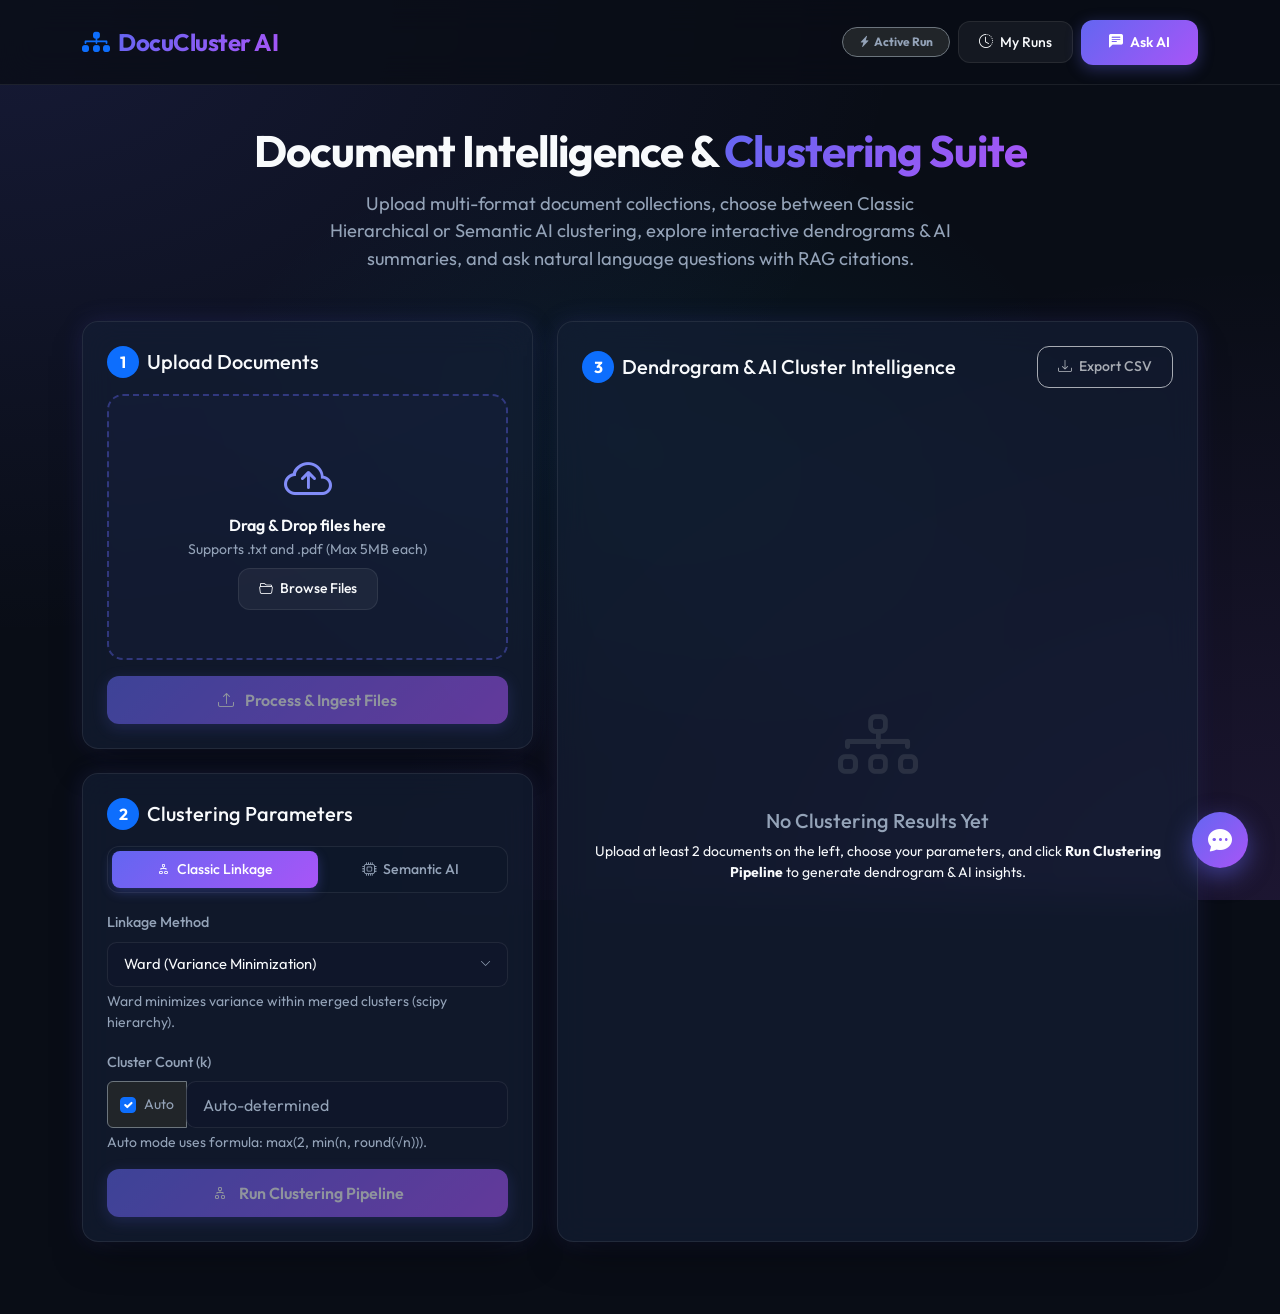
==== frontend/index.html @ ab0a8ad3 "chore: commit frontend baseline" ====
<!DOCTYPE html>
<html lang="en" data-bs-theme="dark">
<head>
  <meta charset="UTF-8">
  <meta name="viewport" content="width=device-width, initial-scale=1.0">
  <title>DocuCluster AI — Hierarchical & Semantic Document Intelligence</title>
  <meta name="description" content="Upload text and PDF documents, perform hierarchical & semantic clustering with UMAP and HDBSCAN, view Plotly dendrograms, generate AI cluster summaries, and query documents with hybrid RAG chat.">
  
  <!-- Bootstrap 5 CSS -->
  <link href="https://cdn.jsdelivr.net/npm/bootstrap@5.3.2/dist/css/bootstrap.min.css" rel="stylesheet">
  <!-- Bootstrap Icons -->
  <link href="https://cdn.jsdelivr.net/npm/bootstrap-icons@1.11.1/font/bootstrap-icons.css" rel="stylesheet">
  <!-- Custom Glassmorphism CSS -->
  <link href="css/styles.css" rel="stylesheet">
  <!-- Plotly.js -->
  <script src="https://cdn.plot.ly/plotly-2.27.0.min.js"></script>
</head>
<body>

  <!-- Navigation Bar -->
  <nav class="navbar navbar-expand-lg navbar-glass sticky-top py-3">
    <div class="container">
      <a class="navbar-brand d-flex align-items-center gap-2" href="#">
        <i class="bi bi-diagram-3-fill text-primary fs-3"></i>
        <span class="brand-badge">DocuCluster AI</span>
      </a>
      
      <div class="d-flex align-items-center gap-2 ms-auto">
        <span id="run-session-badge" class="badge bg-dark border border-secondary text-muted px-3 py-2 rounded-pill d-none d-md-inline-flex align-items-center gap-1 run-badge-active">
          <i class="bi bi-lightning-charge-fill" style="font-size:0.7rem"></i>
          <span id="run-badge-text">Active Run</span>
        </span>
        <button type="button" class="btn btn-secondary-glass btn-sm" data-bs-toggle="offcanvas" data-bs-target="#offcanvasRuns" id="btn-run-history">
          <i class="bi bi-clock-history me-1"></i> My Runs
        </button>
        <button type="button" class="btn btn-primary-gradient btn-sm" data-bs-toggle="offcanvas" data-bs-target="#offcanvasChat">
          <i class="bi bi-chat-left-text-fill me-1"></i> Ask AI
        </button>
      </div>
    </div>
  </nav>

  <!-- Hero Header -->
  <header class="hero-header container">
    <h1 class="hero-title">
      Document Intelligence & <span class="text-gradient">Clustering Suite</span>
    </h1>
    <p class="hero-subtitle">
      Upload multi-format document collections, choose between Classic Hierarchical or Semantic AI clustering, explore interactive dendrograms & AI summaries, and ask natural language questions with RAG citations.
    </p>
  </header>

  <main class="container my-4">

    <!-- Global Alert Container -->
    <!-- Toast container (fixed position, no page dimming) -->
    <div id="toast-container" class="toast-container"></div>

    <div class="row g-4">
      
      <!-- Left Column: Step 1 (Upload) & Step 2 (Clustering Parameters) -->
      <div class="col-lg-5">
        
        <!-- Step 1: Upload Documents -->
        <div class="card card-glass mb-4">
          <div class="card-body p-4">
            <div class="d-flex align-items-center mb-3">
              <span class="badge bg-primary rounded-circle p-2 me-2 fs-6" style="width: 32px; height: 32px; display: inline-flex; align-items: center; justify-content: center;">1</span>
              <h5 class="card-title mb-0">Upload Documents</h5>
            </div>
            
            <div id="dropzone" class="dropzone mb-3">
              <i class="bi bi-cloud-arrow-up dropzone-icon"></i>
              <h6 class="fw-semibold mb-1">Drag & Drop files here</h6>
              <p class="text-muted small mb-2">Supports .txt and .pdf (Max 5MB each)</p>
              <button type="button" class="btn btn-secondary-glass btn-sm" id="btn-browse">
                <i class="bi bi-folder2-open me-1"></i> Browse Files
              </button>
              <input type="file" id="file-input" multiple accept=".txt,.pdf" class="d-none">
            </div>

            <!-- Selected File List -->
            <div id="file-list-container" class="d-none mb-3">
              <div class="d-flex justify-content-between align-items-center mb-2">
                <span class="text-muted small fw-medium">Selected Files (<span id="selected-count">0</span>)</span>
                <button type="button" class="btn btn-link text-danger p-0 small text-decoration-none" id="btn-clear-files">
                  <i class="bi bi-trash me-1"></i> Clear All
                </button>
              </div>
              <div id="file-list" style="max-height: 200px; overflow-y: auto;"></div>
            </div>

            <button type="button" id="btn-upload" class="btn btn-primary-gradient w-100" disabled>
              <i class="bi bi-upload me-2"></i> Process & Ingest Files
            </button>
          </div>
        </div>

        <!-- Step 2: Clustering Parameters -->
        <div class="card card-glass">
          <div class="card-body p-4">
            <div class="d-flex align-items-center mb-3">
              <span class="badge bg-primary rounded-circle p-2 me-2 fs-6" style="width: 32px; height: 32px; display: inline-flex; align-items: center; justify-content: center;">2</span>
              <h5 class="card-title mb-0">Clustering Parameters</h5>
            </div>

            <!-- Mode Switcher Nav Pills -->
            <ul class="nav nav-pills nav-pills-glass nav-fill mb-3" role="tablist">
              <li class="nav-item">
                <button class="nav-link active" id="tab-mode-classic" type="button"><i class="bi bi-diagram-2 me-1"></i> Classic Linkage</button>
              </li>
              <li class="nav-item">
                <button class="nav-link" id="tab-mode-semantic" type="button"><i class="bi bi-cpu me-1"></i> Semantic AI</button>
              </li>
            </ul>

            <form id="cluster-form">
              <!-- Classic Mode Parameters Panel -->
              <div id="classic-params-panel">
                <div class="mb-3">
                  <label class="form-label">Linkage Method</label>
                  <div class="custom-select-glass" id="linkage-select-wrapper" data-value="ward">
                    <div class="custom-select-trigger" tabindex="0" role="listbox" aria-expanded="false">
                      <span class="select-label">Ward (Variance Minimization)</span>
                      <i class="bi bi-chevron-down select-arrow"></i>
                    </div>
                    <ul class="custom-select-dropdown" role="listbox">
                      <li class="custom-select-option selected" data-value="ward">Ward (Variance Minimization)</li>
                      <li class="custom-select-option" data-value="complete">Complete (Maximum Distance)</li>
                      <li class="custom-select-option" data-value="average">Average (UPGMA)</li>
                      <li class="custom-select-option" data-value="single">Single (Minimum Distance)</li>
                    </ul>
                  </div>
                  <div class="form-text text-muted small mt-1">
                    Ward minimizes variance within merged clusters (scipy hierarchy).
                  </div>
                </div>

                <div class="mb-3">
                  <label class="form-label">Cluster Count (k)</label>
                  <div class="input-group">
                    <div class="input-group-text bg-dark border-secondary text-muted">
                      <input class="form-check-input mt-0" type="checkbox" id="auto-cluster-toggle" checked>
                      <label class="form-check-label ms-2 small" for="auto-cluster-toggle">Auto</label>
                    </div>
                    <input type="number" id="n-clusters-input" class="form-control form-control-glass" placeholder="Auto-determined" min="2" disabled>
                  </div>
                  <div class="form-text text-muted small mt-1">
                    Auto mode uses formula: max(2, min(n, round(&radic;n))).
                  </div>
                </div>
              </div>

              <!-- Semantic AI Mode Parameters Panel -->
              <div id="semantic-params-panel" class="d-none mb-3">
                <div class="p-3 border border-secondary rounded-3 bg-dark bg-opacity-50">
                  <div class="d-flex align-items-center mb-2 text-info">
                    <i class="bi bi-stars me-2 fs-5"></i>
                    <h6 class="mb-0 fw-semibold">Semantic Pipeline Overview</h6>
                  </div>
                  <p class="text-muted small mb-0">
                    Uses dense TF-IDF embeddings &rarr; UMAP dimensionality reduction &rarr; HDBSCAN density clustering &rarr; c-TF-IDF keyword extraction. Automatically detects outlier documents.
                  </p>
                </div>
              </div>

              <button type="submit" id="btn-cluster" class="btn btn-primary-gradient w-100" disabled>
                <i class="bi bi-diagram-2 me-2"></i> Run Clustering Pipeline
              </button>
            </form>
          </div>
        </div>

      </div>

      <!-- Right Column: Step 3 (Results & Interactive Dendrogram) -->
      <div class="col-lg-7">
        
        <div class="card card-glass h-100">
          <div class="card-body p-4 d-flex flex-column">
            
            <div class="d-flex justify-content-between align-items-center mb-3">
              <div class="d-flex align-items-center">
                <span class="badge bg-primary rounded-circle p-2 me-2 fs-6" style="width: 32px; height: 32px; display: inline-flex; align-items: center; justify-content: center;">3</span>
                <h5 class="card-title mb-0">Dendrogram & AI Cluster Intelligence</h5>
              </div>
              <a id="btn-export" href="/export" class="btn btn-secondary-glass btn-sm disabled" download="cluster_assignments.csv">
                <i class="bi bi-download me-1"></i> Export CSV
              </a>
            </div>

            <!-- Near-Duplicates Container -->
            <div id="near-duplicates-container"></div>

            <!-- Placeholder State when no clustering results yet -->
            <div id="results-placeholder" class="my-auto text-center py-5">
              <i class="bi bi-diagram-3 text-secondary display-1 opacity-25"></i>
              <h5 class="mt-3 text-muted">No Clustering Results Yet</h5>
              <p class="text-dim small max-w-sm mx-auto">
                Upload at least 2 documents on the left, choose your parameters, and click <strong>Run Clustering Pipeline</strong> to generate dendrogram & AI insights.
              </p>
            </div>

            <!-- Interactive Dendrogram Container -->
            <div id="dendrogram-card" class="d-none mb-4">
              <div id="stale-results-label" class="d-none">
                <span class="stale-results-label"><i class="bi bi-info-circle-fill"></i> Showing results from your last successful run</span>
              </div>
              <div id="dendrogram-container"></div>
            </div>

            <!-- AI Cluster Intelligence Cards -->
            <div id="ai-clusters-container" class="mb-4"></div>

            <!-- Cluster Assignments Table -->
            <div id="assignments-card" class="d-none mt-auto">
              <h6 class="fw-semibold mb-3">
                <i class="bi bi-table me-2 text-primary"></i> Cluster Membership Summary
              </h6>
              <div class="table-responsive" style="max-height: 260px;">
                <table class="table table-glass align-middle mb-0">
                  <thead>
                    <tr>
                      <th scope="col">ID</th>
                      <th scope="col">Document</th>
                      <th scope="col" class="text-end">Cluster Assignment</th>
                    </tr>
                  </thead>
                  <tbody id="assignments-table-body"></tbody>
                </table>
              </div>
            </div>

          </div>
        </div>

      </div>

    </div>

  </main>

  <!-- Floating Action Button for RAG Chat -->
  <button class="fab-chat" data-bs-toggle="offcanvas" data-bs-target="#offcanvasChat" title="Open AI Document Chat">
    <i class="bi bi-chat-dots-fill"></i>
  </button>

  <!-- Offcanvas Drawer 1: RAG Document Chat Assistant -->
  <div class="offcanvas offcanvas-end offcanvas-glass" tabindex="-1" id="offcanvasChat" style="width: 440px;">
    <div class="offcanvas-header">
      <div class="d-flex align-items-center gap-2">
        <i class="bi bi-robot text-primary fs-4"></i>
        <h5 class="offcanvas-title mb-0">Cluster-Aware Document Chat</h5>
      </div>
      <button type="button" class="btn-close btn-close-white" data-bs-dismiss="offcanvas" aria-label="Close"></button>
    </div>

    <div class="px-3 pt-3">
      <label class="form-label small text-muted mb-1">Search Scope</label>
      <div class="custom-select-glass select-sm" id="chat-scope-wrapper" data-value="full">
        <div class="custom-select-trigger" tabindex="0" role="listbox" aria-expanded="false">
          <span class="select-label">All Documents (Full Scope)</span>
          <i class="bi bi-chevron-down select-arrow"></i>
        </div>
        <ul class="custom-select-dropdown" role="listbox">
          <li class="custom-select-option selected" data-value="full">All Documents (Full Scope)</li>
        </ul>
      </div>
    </div>

    <div class="offcanvas-body chat-body" id="chat-messages-container">
      <div class="chat-bubble chat-bubble-bot">
        Hello! Ask any question about your uploaded document collection. I use BM25 + Dense embeddings with RRF reranking to provide precise answers with citations.
      </div>
    </div>

    <div class="offcanvas-footer">
      <form id="chat-form" class="input-group">
        <input type="text" id="chat-input" class="form-control form-control-glass" placeholder="Ask a question about your docs..." required>
        <button type="submit" class="btn btn-primary-gradient">
          <i class="bi bi-send-fill"></i>
        </button>
      </form>
    </div>
  </div>

  <!-- Offcanvas Drawer 2: My Runs History -->
  <div class="offcanvas offcanvas-start offcanvas-glass" tabindex="-1" id="offcanvasRuns" style="width: 380px;">
    <div class="offcanvas-header">
      <div class="d-flex align-items-center gap-2">
        <i class="bi bi-clock-history text-primary fs-4"></i>
        <h5 class="offcanvas-title mb-0">My Persistent Runs</h5>
      </div>
      <button type="button" class="btn-close btn-close-white" data-bs-dismiss="offcanvas" aria-label="Close"></button>
    </div>

    <div class="offcanvas-body">
      <button type="button" class="btn btn-primary-gradient w-100 mb-3" id="btn-create-new-run">
        <i class="bi bi-plus-lg me-1"></i> Start New Run Session
      </button>

      <div id="runs-list-container">
        <!-- Rendered dynamically by app_v2.js -->
      </div>
    </div>
  </div>

  <!-- Bootstrap 5 JS Bundle -->
  <script src="https://cdn.jsdelivr.net/npm/bootstrap@5.3.2/dist/js/bootstrap.bundle.min.js"></script>
  <!-- Frontend Scripts -->
  <script src="js/app_v2.js"></script>
  <script src="js/upload.js"></script>
  <script src="js/dendrogram.js"></script>
  <script src="js/export.js"></script>

</body>
</html>
---- frontend/css/styles.css ----
/* DocuCluster — Modern Glassmorphism Design System */
@import url('https://fonts.googleapis.com/css2?family=Outfit:wght@300;400;500;600;700&family=JetBrains+Mono:wght@400;500&display=swap');

:root {
  --bg-dark: #090d16;
  --bg-card: rgba(21, 32, 54, 0.65);
  --bg-card-hover: rgba(30, 45, 74, 0.8);
  --border-glass: rgba(255, 255, 255, 0.08);
  --border-glass-glow: rgba(99, 102, 241, 0.4);
  
  --primary: #6366f1;
  --primary-light: #818cf8;
  --primary-gradient: linear-gradient(135deg, #6366f1 0%, #a855f7 100%);
  --accent-cyan: #06b6d4;
  --accent-emerald: #10b981;
  --accent-amber: #f59e0b;
  --accent-rose: #f43f5e;

  --text-main: #f8fafc;
  --text-muted: #94a3b8;
  --text-dim: #64748b;
  
  --shadow-lg: 0 20px 40px -15px rgba(0, 0, 0, 0.5), 0 0 25px rgba(99, 102, 241, 0.15);
  --font-main: 'Outfit', -apple-system, BlinkMacSystemFont, sans-serif;
  --font-code: 'JetBrains Mono', monospace;

  /* Bootstrap 5 Dark Theme Variable Overrides */
  --bs-body-color: var(--text-main);
  --bs-body-color-rgb: 248, 250, 252;
  --bs-secondary-color: var(--text-muted);
  --bs-secondary-color-rgb: 148, 163, 184;
  --bs-tertiary-color: var(--text-dim);
  --bs-heading-color: var(--text-main);
  --bs-card-color: var(--text-main);
  --bs-card-title-color: var(--text-main);
  --bs-body-bg: var(--bg-dark);
}

/* Global Dark Theme Contrast Overrides */
h1, h2, h3, h4, h5, h6,
.h1, .h2, .h3, .h4, .h5, .h6,
.card-title,
.offcanvas-title {
  color: var(--text-main) !important;
}

.text-muted,
.form-text,
.form-label,
.form-check-label,
.input-group-text,
.file-meta,
.cluster-ai-summary,
::placeholder,
.form-control-glass::placeholder,
.form-control-glass::-webkit-input-placeholder,
.form-control-glass::-moz-placeholder {
  color: var(--text-muted) !important;
}

body {
  background-color: var(--bg-dark);
  background-image: 
    radial-gradient(at 0% 0%, rgba(99, 102, 241, 0.15) 0px, transparent 50%),
    radial-gradient(at 100% 100%, rgba(168, 85, 247, 0.12) 0px, transparent 50%),
    radial-gradient(at 50% 50%, rgba(6, 182, 212, 0.08) 0px, transparent 50%);
  background-attachment: fixed;
  color: var(--text-main);
  font-family: var(--font-main);
  min-height: 100vh;
  margin: 0;
  padding-bottom: 3rem;
}

/* Glassmorphic Navbar */
.navbar-glass {
  background: rgba(9, 13, 22, 0.8);
  backdrop-filter: blur(16px);
  -webkit-backdrop-filter: blur(16px);
  border-bottom: 1px solid var(--border-glass);
}

.brand-badge {
  background: var(--primary-gradient);
  -webkit-background-clip: text;
  -webkit-text-fill-color: transparent;
  font-weight: 700;
  font-size: 1.5rem;
  letter-spacing: -0.5px;
}

/* Glassmorphic Cards */
.card-glass {
  background: var(--bg-card);
  backdrop-filter: blur(16px);
  -webkit-backdrop-filter: blur(16px);
  border: 1px solid var(--border-glass);
  border-radius: 1rem;
  box-shadow: var(--shadow-lg);
  transition: all 0.3s ease;
}

.card-glass:hover {
  border-color: rgba(255, 255, 255, 0.15);
}

/* Hero Section */
.hero-header {
  text-align: center;
  padding: 2.5rem 1rem 1.5rem;
}

.hero-title {
  font-size: 2.75rem;
  font-weight: 700;
  letter-spacing: -1px;
  margin-bottom: 0.75rem;
}

.text-gradient {
  background: var(--primary-gradient);
  -webkit-background-clip: text;
  -webkit-text-fill-color: transparent;
}

.hero-subtitle {
  color: var(--text-muted);
  font-size: 1.15rem;
  max-width: 650px;
  margin: 0 auto;
}

/* Dropzone Upload Area */
.dropzone {
  border: 2px dashed var(--border-glass-glow);
  border-radius: 1rem;
  padding: 3rem 1.5rem;
  text-align: center;
  background: rgba(99, 102, 241, 0.03);
  cursor: pointer;
  transition: all 0.3s cubic-bezier(0.4, 0, 0.2, 1);
  position: relative;
}

.dropzone:hover, .dropzone.dragover {
  border-color: var(--primary-light);
  background: rgba(99, 102, 241, 0.08);
  box-shadow: 0 0 30px rgba(99, 102, 241, 0.25);
  transform: translateY(-2px);
}

.dropzone-icon {
  font-size: 3rem;
  color: var(--primary-light);
  margin-bottom: 1rem;
  transition: transform 0.3s ease;
}

.dropzone:hover .dropzone-icon {
  transform: scale(1.1) translateY(-4px);
}

/* Custom Buttons */
.btn-primary-gradient {
  background: var(--primary-gradient);
  color: #ffffff;
  border: none;
  font-weight: 600;
  padding: 0.75rem 1.75rem;
  border-radius: 0.75rem;
  box-shadow: 0 4px 15px rgba(99, 102, 241, 0.35);
  transition: all 0.25s ease;
}

.btn-primary-gradient:hover {
  transform: translateY(-2px);
  box-shadow: 0 8px 25px rgba(99, 102, 241, 0.5);
  color: #ffffff;
}

.btn-primary-gradient:disabled {
  opacity: 0.55;
  cursor: not-allowed;
  transform: none;
}

.btn-secondary-glass {
  background: rgba(255, 255, 255, 0.05);
  color: var(--text-main);
  border: 1px solid var(--border-glass);
  font-weight: 500;
  padding: 0.6rem 1.25rem;
  border-radius: 0.75rem;
  transition: all 0.2s ease;
}

.btn-secondary-glass:hover {
  background: rgba(255, 255, 255, 0.1);
  color: #ffffff;
  border-color: rgba(255, 255, 255, 0.2);
}

/* File Badges & List */
.file-item {
  background: rgba(255, 255, 255, 0.03);
  border: 1px solid var(--border-glass);
  border-radius: 0.6rem;
  padding: 0.6rem 1rem;
  margin-bottom: 0.5rem;
  display: flex;
  align-items: center;
  justify-content: space-between;
  transition: all 0.2s ease;
}

.file-item:hover {
  background: rgba(255, 255, 255, 0.06);
}

.file-icon {
  font-size: 1.25rem;
  margin-right: 0.75rem;
}

.file-name {
  font-weight: 500;
  color: var(--text-main);
  word-break: break-all;
}

.file-meta {
  font-size: 0.85rem;
  color: var(--text-muted);
}

/* Form Controls */
.form-select-glass, .form-control-glass {
  background: rgba(15, 23, 42, 0.6) !important;
  color: var(--text-main) !important;
  border: 1px solid var(--border-glass) !important;
  border-radius: 0.6rem !important;
  padding: 0.65rem 1rem !important;
}

.form-select-glass:focus, .form-control-glass:focus {
  border-color: var(--primary) !important;
  box-shadow: 0 0 15px rgba(99, 102, 241, 0.3) !important;
  outline: none;
}

.form-label {
  font-weight: 500;
  color: var(--text-muted);
  font-size: 0.9rem;
}

/* Status Alerts */
.alert-glass-danger {
  background: rgba(244, 63, 94, 0.1);
  border: 1px solid rgba(244, 63, 94, 0.3);
  color: #fca5a5;
  border-radius: 0.75rem;
}

.alert-glass-warning {
  background: rgba(245, 158, 11, 0.1);
  border: 1px solid rgba(245, 158, 11, 0.3);
  color: #fde68a;
  border-radius: 0.75rem;
}

.alert-glass-success {
  background: rgba(16, 185, 129, 0.1);
  border: 1px solid rgba(16, 185, 129, 0.3);
  color: #6ee7b7;
  border-radius: 0.75rem;
}

/* Cluster Badges */
.cluster-badge {
  padding: 0.35rem 0.75rem;
  border-radius: 2rem;
  font-size: 0.85rem;
  font-weight: 600;
  display: inline-block;
}

.cluster-1 { background: rgba(99, 102, 241, 0.2); color: #818cf8; border: 1px solid rgba(99, 102, 241, 0.4); }
.cluster-2 { background: rgba(239, 85, 59, 0.2); color: #ff8a75; border: 1px solid rgba(239, 85, 59, 0.4); }
.cluster-3 { background: rgba(0, 204, 150, 0.2); color: #34d399; border: 1px solid rgba(0, 204, 150, 0.4); }
.cluster-4 { background: rgba(171, 99, 250, 0.2); color: #c084fc; border: 1px solid rgba(171, 99, 250, 0.4); }
.cluster-5 { background: rgba(255, 161, 90, 0.2); color: #fbbf24; border: 1px solid rgba(255, 161, 90, 0.4); }

/* Table Glass */
.table-glass {
  color: var(--text-main);
  vertical-align: middle;
}

.table-glass th {
  background: rgba(15, 23, 42, 0.8);
  color: var(--text-muted);
  font-weight: 600;
  font-size: 0.85rem;
  text-transform: uppercase;
  letter-spacing: 0.5px;
  border-bottom: 1px solid var(--border-glass);
}

.table-glass td {
  border-bottom: 1px solid rgba(255, 255, 255, 0.05);
}

/* Plotly Dendrogram Container */
#dendrogram-container {
  min-height: 480px;
  width: 100%;
  border-radius: 0.75rem;
  overflow: hidden;
}

/* Loading Spinner */
.spinner-pulse {
  display: inline-block;
  width: 1.5rem;
  height: 1.5rem;
  border: 3px solid rgba(255, 255, 255, 0.3);
  border-radius: 50%;
  border-top-color: #ffffff;
  animation: spin 0.8s ease-in-out infinite;
}

@keyframes spin {
  to { transform: rotate(360deg); }
}

/* Custom Scrollbar */
::-webkit-scrollbar {
  width: 8px;
  height: 8px;
}
::-webkit-scrollbar-track {
  background: var(--bg-dark);
}
::-webkit-scrollbar-thumb {
  background: rgba(255, 255, 255, 0.15);
  border-radius: 4px;
}
::-webkit-scrollbar-thumb:hover {
  background: rgba(255, 255, 255, 0.3);
}

/* --- v2 Mode Switcher Nav Pills --- */
.nav-pills-glass {
  background: rgba(15, 23, 42, 0.7);
  padding: 0.25rem;
  border-radius: 0.75rem;
  border: 1px solid var(--border-glass);
}

.nav-pills-glass .nav-link {
  color: var(--text-muted);
  font-weight: 500;
  font-size: 0.88rem;
  border-radius: 0.5rem;
  padding: 0.5rem 1rem;
  transition: all 0.2s ease;
}

.nav-pills-glass .nav-link:hover {
  color: #ffffff;
  background: rgba(255, 255, 255, 0.05);
}

.nav-pills-glass .nav-link.active {
  background: var(--primary-gradient);
  color: #ffffff;
  box-shadow: 0 4px 12px rgba(99, 102, 241, 0.3);
}

/* --- v2 AI Cluster Cards --- */
.card-cluster-ai {
  background: rgba(15, 23, 42, 0.55);
  border: 1px solid var(--border-glass);
  border-radius: 0.85rem;
  padding: 1.25rem;
  margin-bottom: 1rem;
  transition: all 0.25s ease;
  position: relative;
  overflow: hidden;
}

.card-cluster-ai:hover {
  border-color: rgba(99, 102, 241, 0.4);
  background: rgba(21, 32, 54, 0.75);
  transform: translateY(-2px);
  box-shadow: 0 10px 25px -5px rgba(0, 0, 0, 0.4);
}

.cluster-ai-title {
  font-size: 1.1rem;
  font-weight: 600;
  color: var(--text-main);
  margin-bottom: 0.35rem;
}

.cluster-ai-summary {
  font-size: 0.9rem;
  color: var(--text-muted);
  line-height: 1.5;
  margin-bottom: 0.75rem;
}

.keyword-pill {
  display: inline-block;
  background: rgba(6, 182, 212, 0.1);
  color: #38bdf8;
  border: 1px solid rgba(6, 182, 212, 0.3);
  font-size: 0.75rem;
  font-weight: 500;
  padding: 0.2rem 0.6rem;
  border-radius: 1rem;
  margin-right: 0.35rem;
  margin-bottom: 0.35rem;
}

.rep-doc-badge {
  display: inline-flex;
  align-items: center;
  gap: 0.35rem;
  background: rgba(16, 185, 129, 0.1);
  color: #34d399;
  border: 1px solid rgba(16, 185, 129, 0.3);
  font-size: 0.78rem;
  padding: 0.25rem 0.65rem;
  border-radius: 0.5rem;
}

/* --- Near-Duplicate Alert Banner --- */
.duplicate-banner {
  background: rgba(245, 158, 11, 0.08);
  border: 1px solid rgba(245, 158, 11, 0.3);
  border-radius: 0.85rem;
  padding: 1rem 1.25rem;
  margin-bottom: 1.5rem;
}

.duplicate-pair-badge {
  background: rgba(245, 158, 11, 0.15);
  color: #fcd34d;
  border: 1px solid rgba(245, 158, 11, 0.3);
  font-size: 0.8rem;
  font-family: var(--font-code);
  padding: 0.3rem 0.6rem;
  border-radius: 0.5rem;
}

/* --- Offcanvas Drawers (Chat & Run History) --- */
.offcanvas-glass {
  background: rgba(9, 13, 22, 0.95) !important;
  backdrop-filter: blur(20px);
  -webkit-backdrop-filter: blur(20px);
  border-left: 1px solid var(--border-glass) !important;
  color: var(--text-main) !important;
}

.offcanvas-glass .offcanvas-header {
  border-bottom: 1px solid var(--border-glass);
}

.offcanvas-glass .offcanvas-footer {
  border-top: 1px solid var(--border-glass);
  padding: 1rem;
}

/* --- RAG Document Chat UI --- */
.chat-body {
  display: flex;
  flex-direction: column;
  gap: 1rem;
  padding: 1rem;
  overflow-y: auto;
}

.chat-bubble {
  max-width: 85%;
  border-radius: 1rem;
  padding: 0.85rem 1.15rem;
  font-size: 0.92rem;
  line-height: 1.5;
  animation: fadeIn 0.3s ease;
}

@keyframes fadeIn {
  from { opacity: 0; transform: translateY(6px); }
  to { opacity: 1; transform: translateY(0); }
}

.chat-bubble-user {
  align-self: flex-end;
  background: var(--primary-gradient);
  color: #ffffff;
  border-bottom-right-radius: 0.25rem;
  box-shadow: 0 4px 15px rgba(99, 102, 241, 0.3);
}

.chat-bubble-bot {
  align-self: flex-start;
  background: rgba(21, 32, 54, 0.85);
  border: 1px solid var(--border-glass);
  color: var(--text-main);
  border-bottom-left-radius: 0.25rem;
}

.citation-pill {
  display: inline-flex;
  align-items: center;
  gap: 0.3rem;
  background: rgba(99, 102, 241, 0.15);
  color: #a5b4fc;
  border: 1px solid rgba(99, 102, 241, 0.35);
  font-size: 0.75rem;
  font-family: var(--font-code);
  padding: 0.15rem 0.5rem;
  border-radius: 0.4rem;
  margin-top: 0.5rem;
  margin-right: 0.3rem;
  cursor: pointer;
  transition: all 0.2s ease;
}

.citation-pill:hover {
  background: rgba(99, 102, 241, 0.3);
  color: #ffffff;
}

.retrieval-stat-badge {
  font-size: 0.72rem;
  color: var(--text-dim);
  background: rgba(255, 255, 255, 0.04);
  border: 1px solid var(--border-glass);
  padding: 0.2rem 0.5rem;
  border-radius: 0.4rem;
}

/* Floating Action Button (FAB) for Chat */
.fab-chat {
  position: fixed;
  bottom: 2rem;
  right: 2rem;
  z-index: 1040;
  width: 56px;
  height: 56px;
  border-radius: 50%;
  background: var(--primary-gradient);
  color: #ffffff;
  border: none;
  box-shadow: 0 8px 25px rgba(99, 102, 241, 0.5);
  display: flex;
  align-items: center;
  justify-content: center;
  font-size: 1.5rem;
  cursor: pointer;
  transition: all 0.3s cubic-bezier(0.4, 0, 0.2, 1);
}

.fab-chat:hover {
  transform: scale(1.1) rotate(5deg);
  box-shadow: 0 12px 30px rgba(99, 102, 241, 0.7);
  color: #ffffff;
}

.run-item {
  background: rgba(255, 255, 255, 0.03);
  border: 1px solid var(--border-glass);
  border-radius: 0.75rem;
  padding: 0.85rem 1rem;
  margin-bottom: 0.75rem;
  cursor: pointer;
  transition: all 0.2s ease;
}

.run-item:hover, .run-item.active {
  background: rgba(99, 102, 241, 0.12);
  border-color: rgba(99, 102, 241, 0.4);
}

/* --- Custom Glassmorphic Dropdown (replaces native <select>) --- */
.custom-select-glass {
  position: relative;
  width: 100%;
}

.custom-select-trigger {
  display: flex;
  align-items: center;
  justify-content: space-between;
  background: rgba(15, 23, 42, 0.6);
  color: var(--text-main);
  border: 1px solid var(--border-glass);
  border-radius: 0.6rem;
  padding: 0.65rem 1rem;
  cursor: pointer;
  font-size: 0.92rem;
  font-family: var(--font-main);
  transition: all 0.2s ease;
  user-select: none;
}

.custom-select-trigger:hover {
  border-color: rgba(255, 255, 255, 0.15);
  background: rgba(15, 23, 42, 0.75);
}

.custom-select-trigger:focus,
.custom-select-glass.open .custom-select-trigger {
  border-color: var(--primary);
  box-shadow: 0 0 15px rgba(99, 102, 241, 0.3);
  outline: none;
}

.custom-select-trigger .select-arrow {
  font-size: 0.7rem;
  color: var(--text-muted);
  transition: transform 0.25s ease;
  margin-left: 0.5rem;
  flex-shrink: 0;
}

.custom-select-glass.open .select-arrow {
  transform: rotate(180deg);
}

.custom-select-dropdown {
  position: absolute;
  top: calc(100% + 4px);
  left: 0;
  right: 0;
  z-index: 1060;
  background: rgba(13, 19, 35, 0.96);
  backdrop-filter: blur(20px);
  -webkit-backdrop-filter: blur(20px);
  border: 1px solid rgba(255, 255, 255, 0.12);
  border-radius: 0.6rem;
  padding: 0.3rem;
  box-shadow: 0 12px 40px rgba(0, 0, 0, 0.5), 0 0 20px rgba(99, 102, 241, 0.12);
  opacity: 0;
  visibility: hidden;
  transform: translateY(-6px);
  transition: all 0.2s cubic-bezier(0.4, 0, 0.2, 1);
  max-height: 220px;
  overflow-y: auto;
  list-style: none;
  margin: 0;
}

.custom-select-glass.open .custom-select-dropdown {
  opacity: 1;
  visibility: visible;
  transform: translateY(0);
}

.custom-select-option {
  display: flex;
  align-items: center;
  padding: 0.55rem 0.85rem;
  border-radius: 0.4rem;
  cursor: pointer;
  color: var(--text-muted);
  font-size: 0.9rem;
  transition: all 0.15s ease;
}

.custom-select-option:hover {
  background: rgba(99, 102, 241, 0.12);
  color: var(--text-main);
}

.custom-select-option.selected {
  background: rgba(99, 102, 241, 0.18);
  color: #ffffff;
  font-weight: 500;
}

.custom-select-option.selected::before {
  content: '\f26e';
  font-family: 'bootstrap-icons';
  margin-right: 0.5rem;
  font-size: 0.75rem;
  color: var(--primary-light);
}

.custom-select-option.focused {
  background: rgba(99, 102, 241, 0.1);
  color: var(--text-main);
  outline: 1px solid rgba(99, 102, 241, 0.3);
}

/* Small variant for chat drawer */
.custom-select-glass.select-sm .custom-select-trigger {
  padding: 0.4rem 0.75rem;
  font-size: 0.85rem;
}

.custom-select-glass.select-sm .custom-select-option {
  padding: 0.4rem 0.7rem;
  font-size: 0.84rem;
}

/* --- Table Glass Enhanced --- */
.table-glass tbody tr {
  background: rgba(15, 23, 42, 0.4);
  transition: background 0.2s ease;
}

.table-glass tbody tr:nth-child(even) {
  background: rgba(15, 23, 42, 0.6);
}

.table-glass tbody tr:hover {
  background: rgba(99, 102, 241, 0.08);
}

.table-glass td {
  color: var(--text-main);
  padding: 0.65rem 0.75rem;
}

.table-glass th {
  padding: 0.65rem 0.75rem;
  position: sticky;
  top: 0;
  z-index: 1;
}

/* --- Number Input Dark Spinner --- */
input[type=number].form-control-glass::-webkit-inner-spin-button,
input[type=number].form-control-glass::-webkit-outer-spin-button {
  -webkit-appearance: none;
  margin: 0;
}

input[type=number].form-control-glass {
  -moz-appearance: textfield;
  appearance: textfield;
}

/* --- Toast/Snackbar Notification System --- */
.toast-container {
  position: fixed;
  bottom: 1.5rem;
  right: 1.5rem;
  z-index: 1080;
  display: flex;
  flex-direction: column-reverse;
  gap: 0.6rem;
  max-width: 420px;
  pointer-events: none;
}

.toast-glass {
  pointer-events: auto;
  background: rgba(13, 19, 35, 0.94);
  backdrop-filter: blur(16px);
  -webkit-backdrop-filter: blur(16px);
  border: 1px solid var(--border-glass);
  border-radius: 0.75rem;
  padding: 0.85rem 1.1rem;
  box-shadow: 0 12px 35px rgba(0, 0, 0, 0.5), 0 0 15px rgba(99, 102, 241, 0.1);
  display: flex;
  align-items: flex-start;
  gap: 0.65rem;
  animation: toastSlideIn 0.35s cubic-bezier(0.4, 0, 0.2, 1);
  position: relative;
  overflow: hidden;
}

.toast-glass.toast-exit {
  animation: toastSlideOut 0.25s ease forwards;
}

@keyframes toastSlideIn {
  from { opacity: 0; transform: translateX(40px) scale(0.95); }
  to { opacity: 1; transform: translateX(0) scale(1); }
}

@keyframes toastSlideOut {
  from { opacity: 1; transform: translateX(0) scale(1); }
  to { opacity: 0; transform: translateX(40px) scale(0.95); }
}

.toast-glass .toast-icon {
  font-size: 1.15rem;
  flex-shrink: 0;
  margin-top: 1px;
}

.toast-glass .toast-body {
  flex: 1;
  font-size: 0.88rem;
  line-height: 1.45;
  color: var(--text-main);
}

.toast-glass .toast-close {
  background: none;
  border: none;
  color: var(--text-dim);
  cursor: pointer;
  padding: 0;
  font-size: 1rem;
  line-height: 1;
  flex-shrink: 0;
  transition: color 0.15s ease;
  margin-top: 1px;
}

.toast-glass .toast-close:hover {
  color: var(--text-main);
}

.toast-glass .toast-progress {
  position: absolute;
  bottom: 0;
  left: 0;
  height: 2.5px;
  border-radius: 0 0 0.75rem 0.75rem;
  animation: toastProgressShrink linear forwards;
}

@keyframes toastProgressShrink {
  from { width: 100%; }
  to { width: 0%; }
}

.toast-glass.toast-danger {
  border-color: rgba(244, 63, 94, 0.35);
}
.toast-glass.toast-danger .toast-icon { color: #fb7185; }
.toast-glass.toast-danger .toast-progress { background: linear-gradient(90deg, #f43f5e, #fb7185); }

.toast-glass.toast-warning {
  border-color: rgba(245, 158, 11, 0.35);
}
.toast-glass.toast-warning .toast-icon { color: #fbbf24; }
.toast-glass.toast-warning .toast-progress { background: linear-gradient(90deg, #f59e0b, #fbbf24); }

.toast-glass.toast-success {
  border-color: rgba(16, 185, 129, 0.35);
}
.toast-glass.toast-success .toast-icon { color: #34d399; }
.toast-glass.toast-success .toast-progress { background: linear-gradient(90deg, #10b981, #34d399); }

.toast-glass.toast-info {
  border-color: rgba(99, 102, 241, 0.35);
}
.toast-glass.toast-info .toast-icon { color: var(--primary-light); }
.toast-glass.toast-info .toast-progress { background: var(--primary-gradient); }

/* --- Stale Results Warning Label --- */
.stale-results-label {
  display: inline-flex;
  align-items: center;
  gap: 0.4rem;
  background: rgba(245, 158, 11, 0.1);
  border: 1px solid rgba(245, 158, 11, 0.3);
  color: #fde68a;
  font-size: 0.78rem;
  font-weight: 500;
  padding: 0.35rem 0.75rem;
  border-radius: 0.5rem;
  margin-bottom: 0.75rem;
  animation: fadeIn 0.3s ease;
}

/* --- Navbar Run Badge Pulse --- */
.run-badge-active {
  animation: badgePulse 2s ease-in-out 1;
}

@keyframes badgePulse {
  0%, 100% { box-shadow: 0 0 0 0 rgba(99, 102, 241, 0); }
  50% { box-shadow: 0 0 12px 3px rgba(99, 102, 241, 0.3); }
}

/* --- Dismissible Duplicate Banner --- */
.duplicate-banner {
  position: relative;
}

.duplicate-banner .btn-dismiss-banner {
  position: absolute;
  top: 0.65rem;
  right: 0.65rem;
  background: none;
  border: none;
  color: var(--text-dim);
  cursor: pointer;
  font-size: 1rem;
  padding: 0;
  transition: color 0.15s ease;
}

.duplicate-banner .btn-dismiss-banner:hover {
  color: var(--text-main);
}
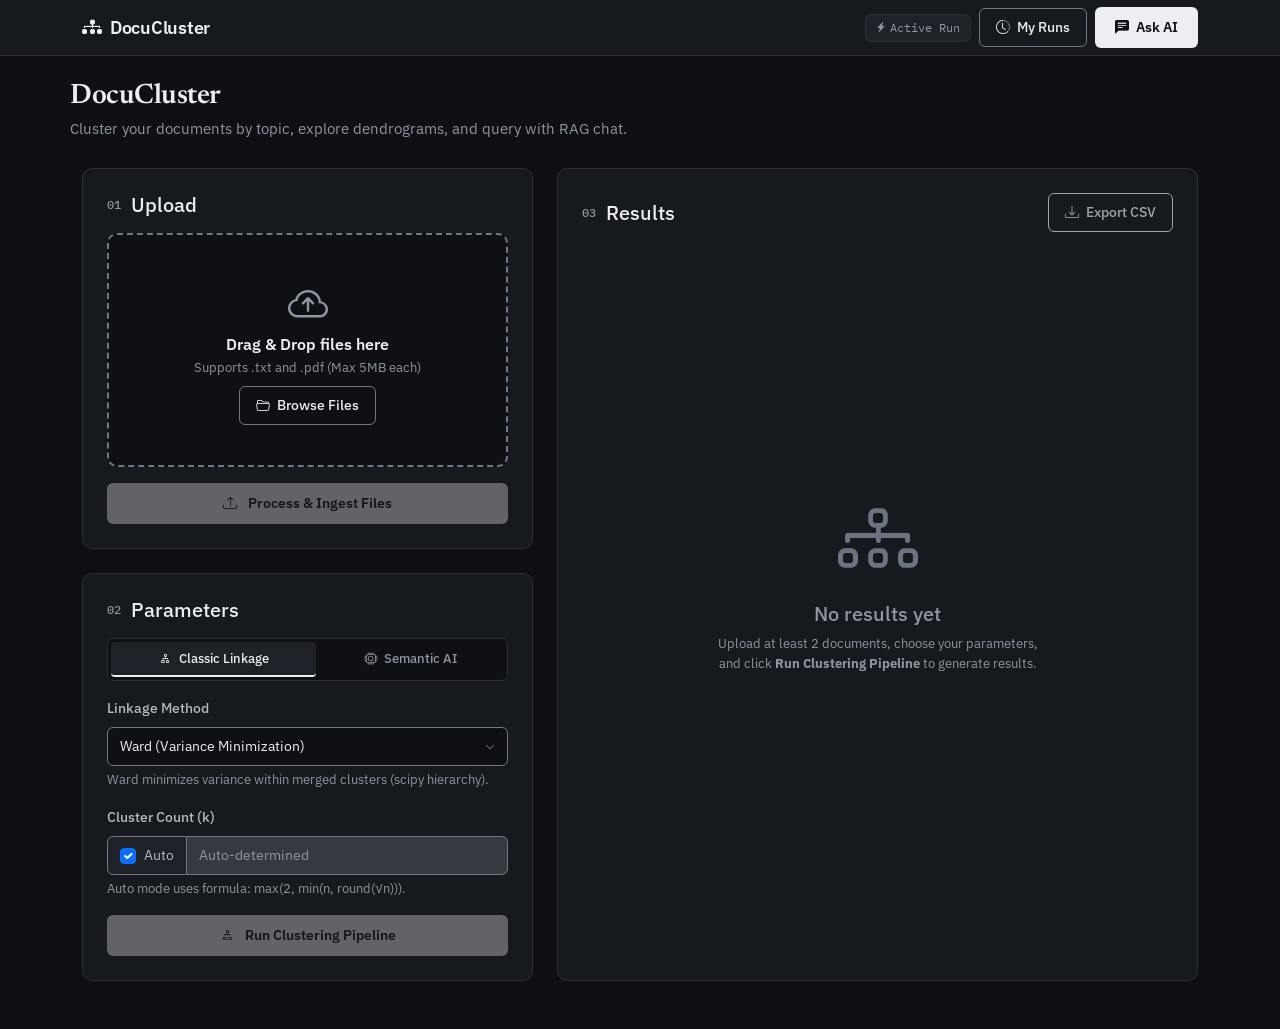
==== commit a6454831: "feat(ui): Pass 1 - flat neutral redesign, CSS rewrite, WCAG AA contrast" ====
--- a/frontend/index.html
+++ b/frontend/index.html
@@ -3,14 +3,14 @@
 <head>
   <meta charset="UTF-8">
   <meta name="viewport" content="width=device-width, initial-scale=1.0">
-  <title>DocuCluster AI — Hierarchical & Semantic Document Intelligence</title>
-  <meta name="description" content="Upload text and PDF documents, perform hierarchical & semantic clustering with UMAP and HDBSCAN, view Plotly dendrograms, generate AI cluster summaries, and query documents with hybrid RAG chat.">
+  <title>DocuCluster — Document Clustering</title>
+  <meta name="description" content="Upload text and PDF documents, cluster them with hierarchical linkage or semantic HDBSCAN, view dendrograms, and query documents with RAG chat.">
   
   <!-- Bootstrap 5 CSS -->
   <link href="https://cdn.jsdelivr.net/npm/bootstrap@5.3.2/dist/css/bootstrap.min.css" rel="stylesheet">
   <!-- Bootstrap Icons -->
   <link href="https://cdn.jsdelivr.net/npm/bootstrap-icons@1.11.1/font/bootstrap-icons.css" rel="stylesheet">
-  <!-- Custom Glassmorphism CSS -->
+  <!-- Custom CSS -->
   <link href="css/styles.css" rel="stylesheet">
   <!-- Plotly.js -->
   <script src="https://cdn.plot.ly/plotly-2.27.0.min.js"></script>
@@ -18,55 +18,50 @@
 <body>
 
   <!-- Navigation Bar -->
-  <nav class="navbar navbar-expand-lg navbar-glass sticky-top py-3">
+  <nav class="navbar navbar-expand-lg navbar-glass sticky-top">
     <div class="container">
       <a class="navbar-brand d-flex align-items-center gap-2" href="#">
-        <i class="bi bi-diagram-3-fill text-primary fs-3"></i>
-        <span class="brand-badge">DocuCluster AI</span>
+        <i class="bi bi-diagram-3-fill fs-5"></i>
+        <span class="brand-badge">DocuCluster</span>
       </a>
       
       <div class="d-flex align-items-center gap-2 ms-auto">
-        <span id="run-session-badge" class="badge bg-dark border border-secondary text-muted px-3 py-2 rounded-pill d-none d-md-inline-flex align-items-center gap-1 run-badge-active">
-          <i class="bi bi-lightning-charge-fill" style="font-size:0.7rem"></i>
+        <span id="run-session-badge" class="run-badge d-none d-md-inline-flex align-items-center gap-1 run-badge-active">
+          <i class="bi bi-lightning-charge-fill" style="font-size:0.625rem"></i>
           <span id="run-badge-text">Active Run</span>
         </span>
         <button type="button" class="btn btn-secondary-glass btn-sm" data-bs-toggle="offcanvas" data-bs-target="#offcanvasRuns" id="btn-run-history">
           <i class="bi bi-clock-history me-1"></i> My Runs
         </button>
-        <button type="button" class="btn btn-primary-gradient btn-sm" data-bs-toggle="offcanvas" data-bs-target="#offcanvasChat">
+        <button type="button" class="btn btn-action btn-sm d-none d-md-inline-block" data-bs-toggle="offcanvas" data-bs-target="#offcanvasChat">
           <i class="bi bi-chat-left-text-fill me-1"></i> Ask AI
         </button>
       </div>
     </div>
   </nav>
 
-  <!-- Hero Header -->
+  <!-- Page Header -->
   <header class="hero-header container">
-    <h1 class="hero-title">
-      Document Intelligence & <span class="text-gradient">Clustering Suite</span>
-    </h1>
-    <p class="hero-subtitle">
-      Upload multi-format document collections, choose between Classic Hierarchical or Semantic AI clustering, explore interactive dendrograms & AI summaries, and ask natural language questions with RAG citations.
-    </p>
+    <h1 class="hero-title">DocuCluster</h1>
+    <p class="hero-subtitle">Cluster your documents by topic, explore dendrograms, and query with RAG chat.</p>
   </header>
 
-  <main class="container my-4">
-
-    <!-- Global Alert Container -->
-    <!-- Toast container (fixed position, no page dimming) -->
+  <main class="container my-3">
+
+    <!-- Toast container (fixed position) -->
     <div id="toast-container" class="toast-container"></div>
 
     <div class="row g-4">
       
-      <!-- Left Column: Step 1 (Upload) & Step 2 (Clustering Parameters) -->
+      <!-- Left Column: Upload & Parameters -->
       <div class="col-lg-5">
         
-        <!-- Step 1: Upload Documents -->
+        <!-- Step 1: Upload -->
         <div class="card card-glass mb-4">
           <div class="card-body p-4">
             <div class="d-flex align-items-center mb-3">
-              <span class="badge bg-primary rounded-circle p-2 me-2 fs-6" style="width: 32px; height: 32px; display: inline-flex; align-items: center; justify-content: center;">1</span>
-              <h5 class="card-title mb-0">Upload Documents</h5>
+              <span class="step-index">01</span>
+              <h5 class="card-title mb-0">Upload</h5>
             </div>
             
             <div id="dropzone" class="dropzone mb-3">
@@ -96,15 +91,15 @@
           </div>
         </div>
 
-        <!-- Step 2: Clustering Parameters -->
+        <!-- Step 2: Parameters -->
         <div class="card card-glass">
           <div class="card-body p-4">
             <div class="d-flex align-items-center mb-3">
-              <span class="badge bg-primary rounded-circle p-2 me-2 fs-6" style="width: 32px; height: 32px; display: inline-flex; align-items: center; justify-content: center;">2</span>
-              <h5 class="card-title mb-0">Clustering Parameters</h5>
-            </div>
-
-            <!-- Mode Switcher Nav Pills -->
+              <span class="step-index">02</span>
+              <h5 class="card-title mb-0">Parameters</h5>
+            </div>
+
+            <!-- Mode Switcher -->
             <ul class="nav nav-pills nav-pills-glass nav-fill mb-3" role="tablist">
               <li class="nav-item">
                 <button class="nav-link active" id="tab-mode-classic" type="button"><i class="bi bi-diagram-2 me-1"></i> Classic Linkage</button>
@@ -115,7 +110,7 @@
             </ul>
 
             <form id="cluster-form">
-              <!-- Classic Mode Parameters Panel -->
+              <!-- Classic Mode Parameters -->
               <div id="classic-params-panel">
                 <div class="mb-3">
                   <label class="form-label">Linkage Method</label>
@@ -131,7 +126,7 @@
                       <li class="custom-select-option" data-value="single">Single (Minimum Distance)</li>
                     </ul>
                   </div>
-                  <div class="form-text text-muted small mt-1">
+                  <div class="form-text small mt-1">
                     Ward minimizes variance within merged clusters (scipy hierarchy).
                   </div>
                 </div>
@@ -139,27 +134,27 @@
                 <div class="mb-3">
                   <label class="form-label">Cluster Count (k)</label>
                   <div class="input-group">
-                    <div class="input-group-text bg-dark border-secondary text-muted">
+                    <div class="input-group-text">
                       <input class="form-check-input mt-0" type="checkbox" id="auto-cluster-toggle" checked>
                       <label class="form-check-label ms-2 small" for="auto-cluster-toggle">Auto</label>
                     </div>
                     <input type="number" id="n-clusters-input" class="form-control form-control-glass" placeholder="Auto-determined" min="2" disabled>
                   </div>
-                  <div class="form-text text-muted small mt-1">
+                  <div class="form-text small mt-1">
                     Auto mode uses formula: max(2, min(n, round(&radic;n))).
                   </div>
                 </div>
               </div>
 
-              <!-- Semantic AI Mode Parameters Panel -->
+              <!-- Semantic AI Mode Parameters -->
               <div id="semantic-params-panel" class="d-none mb-3">
-                <div class="p-3 border border-secondary rounded-3 bg-dark bg-opacity-50">
-                  <div class="d-flex align-items-center mb-2 text-info">
-                    <i class="bi bi-stars me-2 fs-5"></i>
-                    <h6 class="mb-0 fw-semibold">Semantic Pipeline Overview</h6>
+                <div class="p-3 border rounded-2" style="border-color: var(--border-subtle) !important; background: var(--bg-raised);">
+                  <div class="d-flex align-items-center mb-2">
+                    <i class="bi bi-cpu me-2 fs-5" style="color: var(--text-secondary);"></i>
+                    <h6 class="mb-0 fw-semibold">Semantic Pipeline</h6>
                   </div>
                   <p class="text-muted small mb-0">
-                    Uses dense TF-IDF embeddings &rarr; UMAP dimensionality reduction &rarr; HDBSCAN density clustering &rarr; c-TF-IDF keyword extraction. Automatically detects outlier documents.
+                    Dense embeddings &rarr; UMAP dimensionality reduction &rarr; HDBSCAN density clustering &rarr; c-TF-IDF keyword extraction. Automatically detects outlier documents.
                   </p>
                 </div>
               </div>
@@ -173,7 +168,7 @@
 
       </div>
 
-      <!-- Right Column: Step 3 (Results & Interactive Dendrogram) -->
+      <!-- Right Column: Results -->
       <div class="col-lg-7">
         
         <div class="card card-glass h-100">
@@ -181,8 +176,8 @@
             
             <div class="d-flex justify-content-between align-items-center mb-3">
               <div class="d-flex align-items-center">
-                <span class="badge bg-primary rounded-circle p-2 me-2 fs-6" style="width: 32px; height: 32px; display: inline-flex; align-items: center; justify-content: center;">3</span>
-                <h5 class="card-title mb-0">Dendrogram & AI Cluster Intelligence</h5>
+                <span class="step-index">03</span>
+                <h5 class="card-title mb-0">Results</h5>
               </div>
               <a id="btn-export" href="/export" class="btn btn-secondary-glass btn-sm disabled" download="cluster_assignments.csv">
                 <i class="bi bi-download me-1"></i> Export CSV
@@ -192,12 +187,12 @@
             <!-- Near-Duplicates Container -->
             <div id="near-duplicates-container"></div>
 
-            <!-- Placeholder State when no clustering results yet -->
+            <!-- Placeholder State -->
             <div id="results-placeholder" class="my-auto text-center py-5">
-              <i class="bi bi-diagram-3 text-secondary display-1 opacity-25"></i>
-              <h5 class="mt-3 text-muted">No Clustering Results Yet</h5>
-              <p class="text-dim small max-w-sm mx-auto">
-                Upload at least 2 documents on the left, choose your parameters, and click <strong>Run Clustering Pipeline</strong> to generate dendrogram & AI insights.
+              <i class="bi bi-diagram-3 display-1" style="color: var(--text-disabled);"></i>
+              <h5 class="mt-3" style="color: var(--text-muted);">No results yet</h5>
+              <p class="small mx-auto" style="color: var(--text-muted); max-width: 320px;">
+                Upload at least 2 documents, choose your parameters, and click <strong>Run Clustering Pipeline</strong> to generate results.
               </p>
             </div>
 
@@ -215,7 +210,7 @@
             <!-- Cluster Assignments Table -->
             <div id="assignments-card" class="d-none mt-auto">
               <h6 class="fw-semibold mb-3">
-                <i class="bi bi-table me-2 text-primary"></i> Cluster Membership Summary
+                <i class="bi bi-table me-2" style="color: var(--text-muted);"></i> Cluster Membership
               </h6>
               <div class="table-responsive" style="max-height: 260px;">
                 <table class="table table-glass align-middle mb-0">
@@ -245,18 +240,18 @@
     <i class="bi bi-chat-dots-fill"></i>
   </button>
 
-  <!-- Offcanvas Drawer 1: RAG Document Chat Assistant -->
+  <!-- Offcanvas Drawer 1: RAG Document Chat -->
   <div class="offcanvas offcanvas-end offcanvas-glass" tabindex="-1" id="offcanvasChat" style="width: 440px;">
     <div class="offcanvas-header">
       <div class="d-flex align-items-center gap-2">
-        <i class="bi bi-robot text-primary fs-4"></i>
-        <h5 class="offcanvas-title mb-0">Cluster-Aware Document Chat</h5>
+        <i class="bi bi-cpu fs-5" style="color: var(--text-muted);"></i>
+        <h5 class="offcanvas-title mb-0">Document Chat</h5>
       </div>
       <button type="button" class="btn-close btn-close-white" data-bs-dismiss="offcanvas" aria-label="Close"></button>
     </div>
 
     <div class="px-3 pt-3">
-      <label class="form-label small text-muted mb-1">Search Scope</label>
+      <label class="form-label small mb-1">Search Scope</label>
       <div class="custom-select-glass select-sm" id="chat-scope-wrapper" data-value="full">
         <div class="custom-select-trigger" tabindex="0" role="listbox" aria-expanded="false">
           <span class="select-label">All Documents (Full Scope)</span>
@@ -270,14 +265,14 @@
 
     <div class="offcanvas-body chat-body" id="chat-messages-container">
       <div class="chat-bubble chat-bubble-bot">
-        Hello! Ask any question about your uploaded document collection. I use BM25 + Dense embeddings with RRF reranking to provide precise answers with citations.
+        Ask any question about your uploaded document collection. Answers include source citations from BM25 + dense retrieval with RRF reranking.
       </div>
     </div>
 
     <div class="offcanvas-footer">
       <form id="chat-form" class="input-group">
         <input type="text" id="chat-input" class="form-control form-control-glass" placeholder="Ask a question about your docs..." required>
-        <button type="submit" class="btn btn-primary-gradient">
+        <button type="submit" class="btn btn-action">
           <i class="bi bi-send-fill"></i>
         </button>
       </form>
@@ -288,15 +283,15 @@
   <div class="offcanvas offcanvas-start offcanvas-glass" tabindex="-1" id="offcanvasRuns" style="width: 380px;">
     <div class="offcanvas-header">
       <div class="d-flex align-items-center gap-2">
-        <i class="bi bi-clock-history text-primary fs-4"></i>
-        <h5 class="offcanvas-title mb-0">My Persistent Runs</h5>
+        <i class="bi bi-clock-history fs-5" style="color: var(--text-muted);"></i>
+        <h5 class="offcanvas-title mb-0">My Runs</h5>
       </div>
       <button type="button" class="btn-close btn-close-white" data-bs-dismiss="offcanvas" aria-label="Close"></button>
     </div>
 
     <div class="offcanvas-body">
       <button type="button" class="btn btn-primary-gradient w-100 mb-3" id="btn-create-new-run">
-        <i class="bi bi-plus-lg me-1"></i> Start New Run Session
+        <i class="bi bi-plus-lg me-1"></i> Start New Run
       </button>
 
       <div id="runs-list-container">
@@ -315,4 +310,3 @@
 
 </body>
 </html>
-
--- a/frontend/css/styles.css
+++ b/frontend/css/styles.css
@@ -1,591 +1,567 @@
-/* DocuCluster — Modern Glassmorphism Design System */
-@import url('https://fonts.googleapis.com/css2?family=Outfit:wght@300;400;500;600;700&family=JetBrains+Mono:wght@400;500&display=swap');
-
-:root {
-  --bg-dark: #090d16;
-  --bg-card: rgba(21, 32, 54, 0.65);
-  --bg-card-hover: rgba(30, 45, 74, 0.8);
-  --border-glass: rgba(255, 255, 255, 0.08);
-  --border-glass-glow: rgba(99, 102, 241, 0.4);
-  
-  --primary: #6366f1;
-  --primary-light: #818cf8;
-  --primary-gradient: linear-gradient(135deg, #6366f1 0%, #a855f7 100%);
-  --accent-cyan: #06b6d4;
-  --accent-emerald: #10b981;
-  --accent-amber: #f59e0b;
-  --accent-rose: #f43f5e;
-
-  --text-main: #f8fafc;
-  --text-muted: #94a3b8;
-  --text-dim: #64748b;
-  
-  --shadow-lg: 0 20px 40px -15px rgba(0, 0, 0, 0.5), 0 0 25px rgba(99, 102, 241, 0.15);
-  --font-main: 'Outfit', -apple-system, BlinkMacSystemFont, sans-serif;
-  --font-code: 'JetBrains Mono', monospace;
-
-  /* Bootstrap 5 Dark Theme Variable Overrides */
-  --bs-body-color: var(--text-main);
-  --bs-body-color-rgb: 248, 250, 252;
+/* DocuCluster — Flat Neutral Design System
+   Principle: the shell is neutral; colour is data.
+   WCAG 2.2 AA compliant: text ≥4.5:1, controls ≥3:1 */
+
+/* --- Typography (Google Fonts CDN) --- */
+@import url('https://fonts.googleapis.com/css2?family=Newsreader:wght@600&family=IBM+Plex+Sans:wght@400;500;600&family=IBM+Plex+Mono:wght@400;500&display=swap');
+
+/* ================================================================
+   1. DESIGN TOKENS
+   ================================================================ */
+:root,
+[data-bs-theme="dark"] {
+  /* Surfaces */
+  --bg-canvas: #0E1013;
+  --bg-surface: #16191E;
+  --bg-raised: #1E2228;
+
+  /* Borders */
+  --border-subtle: #2A2F37;
+  --border-control: #6E7888;
+
+  /* Text */
+  --text-primary: #ECEEF1;
+  --text-secondary: #B4BAC4;
+  --text-muted: #8E96A3;
+  --text-disabled: #6B7280;
+
+  /* Action (primary buttons) */
+  --action-bg: #ECEEF1;
+  --action-text: #0E1013;
+
+  /* Status */
+  --error-text: #FFB4AB;
+  --error-bg: #2A1517;
+  --error-border: #A8484D;
+  --success-text: #7EE0A8;
+  --success-bg: #12261C;
+  --success-border: #307A50;
+  --warn-text: #F2C46D;
+  --warn-bg: #2B2212;
+  --warn-border: #8A6E2E;
+  --info-text: #93C5FD;
+  --info-bg: #172135;
+  --info-border: #406DA0;
+
+  /* Typography */
+  --font-display: 'Newsreader', Georgia, serif;
+  --font-ui: 'IBM Plex Sans', -apple-system, BlinkMacSystemFont, sans-serif;
+  --font-mono: 'IBM Plex Mono', 'Menlo', monospace;
+
+  /* Radius */
+  --radius-control: 6px;
+  --radius-card: 10px;
+
+  /* Bootstrap bridge — replaces most !important overrides */
+  --bs-body-bg: var(--bg-canvas);
+  --bs-body-color: var(--text-primary);
+  --bs-body-color-rgb: 236, 238, 241;
+  --bs-heading-color: var(--text-primary);
   --bs-secondary-color: var(--text-muted);
-  --bs-secondary-color-rgb: 148, 163, 184;
-  --bs-tertiary-color: var(--text-dim);
-  --bs-heading-color: var(--text-main);
-  --bs-card-color: var(--text-main);
-  --bs-card-title-color: var(--text-main);
-  --bs-body-bg: var(--bg-dark);
-}
-
-/* Global Dark Theme Contrast Overrides */
+  --bs-secondary-color-rgb: 142, 150, 163;
+  --bs-tertiary-color: var(--text-muted);
+  --bs-border-color: var(--border-subtle);
+  --bs-code-color: var(--text-primary);
+  --bs-card-bg: var(--bg-surface);
+  --bs-card-color: var(--text-primary);
+  --bs-card-title-color: var(--text-primary);
+  --bs-card-border-color: var(--border-subtle);
+  --bs-link-color: var(--text-primary);
+  --bs-link-hover-color: var(--text-primary);
+}
+
+/* ================================================================
+   2. GLOBAL RESETS & BASE
+   ================================================================ */
+body {
+  background-color: var(--bg-canvas);
+  color: var(--text-primary);
+  font-family: var(--font-ui);
+  font-size: 15px;
+  line-height: 1.5;
+  min-height: 100vh;
+  margin: 0;
+  padding-bottom: 2rem;
+}
+
 h1, h2, h3, h4, h5, h6,
 .h1, .h2, .h3, .h4, .h5, .h6,
 .card-title,
 .offcanvas-title {
-  color: var(--text-main) !important;
-}
-
-.text-muted,
-.form-text,
-.form-label,
-.form-check-label,
-.input-group-text,
-.file-meta,
-.cluster-ai-summary,
-::placeholder,
-.form-control-glass::placeholder,
-.form-control-glass::-webkit-input-placeholder,
-.form-control-glass::-moz-placeholder {
-  color: var(--text-muted) !important;
-}
-
-body {
-  background-color: var(--bg-dark);
-  background-image: 
-    radial-gradient(at 0% 0%, rgba(99, 102, 241, 0.15) 0px, transparent 50%),
-    radial-gradient(at 100% 100%, rgba(168, 85, 247, 0.12) 0px, transparent 50%),
-    radial-gradient(at 50% 50%, rgba(6, 182, 212, 0.08) 0px, transparent 50%);
-  background-attachment: fixed;
-  color: var(--text-main);
-  font-family: var(--font-main);
-  min-height: 100vh;
+  color: var(--text-primary);
+}
+
+/* Override Bootstrap's .text-muted and form helpers via bridge vars.
+   Individual selectors instead of grouped rule (Chrome invalidates
+   groups containing unknown pseudo-elements like ::-moz-placeholder). */
+.text-muted { color: var(--text-muted) !important; }
+.form-text { color: var(--text-muted); }
+.form-label { color: var(--text-secondary); font-weight: 500; font-size: 0.875rem; }
+.form-check-label { color: var(--text-secondary); }
+.input-group-text { color: var(--text-muted); background: var(--bg-raised); border-color: var(--border-control); }
+::placeholder { color: var(--text-muted); }
+
+/* Focus ring — consistent across all interactive elements */
+:focus-visible {
+  outline: 2px solid var(--text-primary);
+  outline-offset: 2px;
+}
+
+/* ================================================================
+   3. NAVBAR — 56px flat
+   ================================================================ */
+.navbar-glass {
+  background: var(--bg-surface);
+  border-bottom: 1px solid var(--border-subtle);
+  min-height: 56px;
+  padding-top: 0;
+  padding-bottom: 0;
+}
+
+.navbar-glass .navbar-brand {
+  font-family: var(--font-ui);
+  font-weight: 600;
+  font-size: 1.125rem;
+  color: var(--text-primary);
+  letter-spacing: -0.25px;
+}
+
+.brand-badge {
+  font-weight: 600;
+  font-size: 1.125rem;
+  color: var(--text-primary);
+}
+
+/* ================================================================
+   4. HERO HEADER — compact, left-aligned
+   ================================================================ */
+.hero-header {
+  text-align: left;
+  padding: 1.5rem 0 0.75rem;
+}
+
+.hero-title {
+  font-family: var(--font-display);
+  font-size: 1.75rem;
+  font-weight: 600;
+  letter-spacing: -0.5px;
+  margin-bottom: 0.25rem;
+  color: var(--text-primary);
+}
+
+/* Remove gradient text styling */
+.text-gradient {
+  color: var(--text-primary);
+}
+
+.hero-subtitle {
+  color: var(--text-muted);
+  font-size: 0.9375rem;
+  max-width: none;
   margin: 0;
-  padding-bottom: 3rem;
-}
-
-/* Glassmorphic Navbar */
-.navbar-glass {
-  background: rgba(9, 13, 22, 0.8);
-  backdrop-filter: blur(16px);
-  -webkit-backdrop-filter: blur(16px);
-  border-bottom: 1px solid var(--border-glass);
-}
-
-.brand-badge {
-  background: var(--primary-gradient);
-  -webkit-background-clip: text;
-  -webkit-text-fill-color: transparent;
-  font-weight: 700;
-  font-size: 1.5rem;
-  letter-spacing: -0.5px;
-}
-
-/* Glassmorphic Cards */
+}
+
+/* ================================================================
+   5. CARDS — flat surface with subtle border
+   ================================================================ */
 .card-glass {
-  background: var(--bg-card);
-  backdrop-filter: blur(16px);
-  -webkit-backdrop-filter: blur(16px);
-  border: 1px solid var(--border-glass);
-  border-radius: 1rem;
-  box-shadow: var(--shadow-lg);
-  transition: all 0.3s ease;
+  --bs-card-bg: var(--bg-surface);
+  --bs-card-color: var(--text-primary);
+  --bs-card-title-color: var(--text-primary);
+  --bs-card-border-color: var(--border-subtle);
+  background: var(--bg-surface);
+  border: 1px solid var(--border-subtle);
+  border-radius: var(--radius-card);
+  box-shadow: none;
+  transition: border-color 0.15s ease;
 }
 
 .card-glass:hover {
-  border-color: rgba(255, 255, 255, 0.15);
-}
-
-/* Hero Section */
-.hero-header {
-  text-align: center;
-  padding: 2.5rem 1rem 1.5rem;
-}
-
-.hero-title {
-  font-size: 2.75rem;
-  font-weight: 700;
-  letter-spacing: -1px;
-  margin-bottom: 0.75rem;
-}
-
-.text-gradient {
-  background: var(--primary-gradient);
-  -webkit-background-clip: text;
-  -webkit-text-fill-color: transparent;
-}
-
-.hero-subtitle {
-  color: var(--text-muted);
-  font-size: 1.15rem;
-  max-width: 650px;
-  margin: 0 auto;
-}
-
-/* Dropzone Upload Area */
-.dropzone {
-  border: 2px dashed var(--border-glass-glow);
-  border-radius: 1rem;
-  padding: 3rem 1.5rem;
-  text-align: center;
-  background: rgba(99, 102, 241, 0.03);
-  cursor: pointer;
-  transition: all 0.3s cubic-bezier(0.4, 0, 0.2, 1);
-  position: relative;
-}
-
-.dropzone:hover, .dropzone.dragover {
-  border-color: var(--primary-light);
-  background: rgba(99, 102, 241, 0.08);
-  box-shadow: 0 0 30px rgba(99, 102, 241, 0.25);
-  transform: translateY(-2px);
-}
-
-.dropzone-icon {
-  font-size: 3rem;
-  color: var(--primary-light);
-  margin-bottom: 1rem;
-  transition: transform 0.3s ease;
-}
-
-.dropzone:hover .dropzone-icon {
-  transform: scale(1.1) translateY(-4px);
-}
-
-/* Custom Buttons */
-.btn-primary-gradient {
-  background: var(--primary-gradient);
-  color: #ffffff;
+  border-color: var(--border-control);
+}
+
+/* ================================================================
+   6. STEP INDEX — mono counter replacing blue circles
+   ================================================================ */
+.step-index {
+  font-family: var(--font-mono);
+  font-size: 0.75rem;
+  font-weight: 500;
+  color: var(--text-muted);
+  margin-right: 0.625rem;
+  flex-shrink: 0;
+}
+
+/* ================================================================
+   7. BUTTONS
+   ================================================================ */
+
+/* Primary — off-white on dark */
+.btn-action {
+  background: var(--action-bg);
+  color: var(--action-text);
   border: none;
   font-weight: 600;
-  padding: 0.75rem 1.75rem;
-  border-radius: 0.75rem;
-  box-shadow: 0 4px 15px rgba(99, 102, 241, 0.35);
-  transition: all 0.25s ease;
+  font-size: 0.875rem;
+  padding: 0.625rem 1.25rem;
+  border-radius: var(--radius-control);
+  transition: opacity 0.15s ease;
+}
+
+.btn-action:hover {
+  background: var(--action-bg);
+  color: var(--action-text);
+  opacity: 0.88;
+}
+
+.btn-action:disabled {
+  background: var(--action-bg);
+  color: var(--action-text);
+  opacity: 0.35;
+  cursor: not-allowed;
+}
+
+/* Keep .btn-primary-gradient class name (used by JS innerHTML) but restyle flat */
+.btn-primary-gradient {
+  background: var(--action-bg);
+  color: var(--action-text);
+  border: none;
+  font-weight: 600;
+  font-size: 0.875rem;
+  padding: 0.625rem 1.25rem;
+  border-radius: var(--radius-control);
+  box-shadow: none;
+  transition: opacity 0.15s ease;
 }
 
 .btn-primary-gradient:hover {
-  transform: translateY(-2px);
-  box-shadow: 0 8px 25px rgba(99, 102, 241, 0.5);
-  color: #ffffff;
+  background: var(--action-bg);
+  color: var(--action-text);
+  opacity: 0.88;
+  transform: none;
+  box-shadow: none;
 }
 
 .btn-primary-gradient:disabled {
-  opacity: 0.55;
+  background: var(--action-bg);
+  color: var(--action-text);
+  opacity: 0.35;
   cursor: not-allowed;
   transform: none;
 }
 
+/* Secondary — outline */
 .btn-secondary-glass {
-  background: rgba(255, 255, 255, 0.05);
-  color: var(--text-main);
-  border: 1px solid var(--border-glass);
+  background: transparent;
+  color: var(--text-primary);
+  border: 1px solid var(--border-control);
   font-weight: 500;
-  padding: 0.6rem 1.25rem;
-  border-radius: 0.75rem;
-  transition: all 0.2s ease;
+  font-size: 0.875rem;
+  padding: 0.5rem 1rem;
+  border-radius: var(--radius-control);
+  transition: background 0.15s ease;
 }
 
 .btn-secondary-glass:hover {
-  background: rgba(255, 255, 255, 0.1);
-  color: #ffffff;
-  border-color: rgba(255, 255, 255, 0.2);
-}
-
-/* File Badges & List */
+  background: var(--bg-raised);
+  color: var(--text-primary);
+  border-color: var(--border-control);
+}
+
+/* ================================================================
+   8. DROPZONE — flat dashed border, no glow, no lift
+   ================================================================ */
+.dropzone {
+  border: 2px dashed var(--border-control);
+  border-radius: var(--radius-card);
+  padding: 2.5rem 1.5rem;
+  text-align: center;
+  background: var(--bg-canvas);
+  cursor: pointer;
+  transition: border-color 0.15s ease, background 0.15s ease;
+  position: relative;
+}
+
+.dropzone:hover,
+.dropzone.dragover {
+  border-color: var(--text-muted);
+  background: var(--bg-raised);
+  box-shadow: none;
+  transform: none;
+}
+
+.dropzone-icon {
+  font-size: 2.5rem;
+  color: var(--text-muted);
+  margin-bottom: 0.75rem;
+  transition: none;
+}
+
+.dropzone:hover .dropzone-icon {
+  transform: none;
+}
+
+/* ================================================================
+   9. FILE LIST
+   ================================================================ */
 .file-item {
-  background: rgba(255, 255, 255, 0.03);
-  border: 1px solid var(--border-glass);
-  border-radius: 0.6rem;
-  padding: 0.6rem 1rem;
-  margin-bottom: 0.5rem;
+  background: var(--bg-raised);
+  border: 1px solid var(--border-subtle);
+  border-radius: var(--radius-control);
+  padding: 0.5rem 0.75rem;
+  margin-bottom: 0.375rem;
   display: flex;
   align-items: center;
   justify-content: space-between;
-  transition: all 0.2s ease;
+  transition: background 0.15s ease;
 }
 
 .file-item:hover {
-  background: rgba(255, 255, 255, 0.06);
+  background: var(--bg-raised);
+  border-color: var(--border-control);
 }
 
 .file-icon {
-  font-size: 1.25rem;
-  margin-right: 0.75rem;
+  font-size: 1.125rem;
+  margin-right: 0.625rem;
 }
 
 .file-name {
   font-weight: 500;
-  color: var(--text-main);
+  font-family: var(--font-mono);
+  font-size: 0.8125rem;
+  color: var(--text-primary);
   word-break: break-all;
 }
 
 .file-meta {
-  font-size: 0.85rem;
-  color: var(--text-muted);
-}
-
-/* Form Controls */
-.form-select-glass, .form-control-glass {
-  background: rgba(15, 23, 42, 0.6) !important;
-  color: var(--text-main) !important;
-  border: 1px solid var(--border-glass) !important;
-  border-radius: 0.6rem !important;
-  padding: 0.65rem 1rem !important;
-}
-
-.form-select-glass:focus, .form-control-glass:focus {
-  border-color: var(--primary) !important;
-  box-shadow: 0 0 15px rgba(99, 102, 241, 0.3) !important;
-  outline: none;
-}
-
-.form-label {
+  font-size: 0.8125rem;
+  font-family: var(--font-mono);
+  color: var(--text-muted);
+}
+
+/* ================================================================
+   10. FORM CONTROLS — recessed canvas background
+   ================================================================ */
+.form-select-glass,
+.form-control-glass {
+  background: var(--bg-canvas);
+  color: var(--text-primary);
+  border: 1px solid var(--border-control);
+  border-radius: var(--radius-control);
+  padding: 0.5rem 0.75rem;
+  font-size: 0.875rem;
+}
+
+.form-select-glass:focus,
+.form-control-glass:focus {
+  border-color: var(--text-primary);
+  box-shadow: none;
+  outline: 2px solid var(--text-primary);
+  outline-offset: 2px;
+}
+
+/* ================================================================
+   11. NAV PILLS — segmented control
+   ================================================================ */
+.nav-pills-glass {
+  background: var(--bg-canvas);
+  padding: 3px;
+  border-radius: var(--radius-control);
+  border: 1px solid var(--border-subtle);
+}
+
+.nav-pills-glass .nav-link {
+  color: var(--text-muted);
   font-weight: 500;
-  color: var(--text-muted);
-  font-size: 0.9rem;
-}
-
-/* Status Alerts */
-.alert-glass-danger {
-  background: rgba(244, 63, 94, 0.1);
-  border: 1px solid rgba(244, 63, 94, 0.3);
-  color: #fca5a5;
-  border-radius: 0.75rem;
-}
-
-.alert-glass-warning {
-  background: rgba(245, 158, 11, 0.1);
-  border: 1px solid rgba(245, 158, 11, 0.3);
-  color: #fde68a;
-  border-radius: 0.75rem;
-}
-
-.alert-glass-success {
-  background: rgba(16, 185, 129, 0.1);
-  border: 1px solid rgba(16, 185, 129, 0.3);
-  color: #6ee7b7;
-  border-radius: 0.75rem;
-}
-
-/* Cluster Badges */
+  font-size: 0.8125rem;
+  border-radius: 4px;
+  padding: 0.4375rem 0.875rem;
+  transition: color 0.15s ease, background 0.15s ease;
+  border-bottom: 2px solid transparent;
+}
+
+.nav-pills-glass .nav-link:hover {
+  color: var(--text-primary);
+  background: transparent;
+}
+
+.nav-pills-glass .nav-link.active {
+  background: var(--bg-raised);
+  color: var(--text-primary);
+  border-bottom: 2px solid var(--text-primary);
+  box-shadow: none;
+}
+
+/* ================================================================
+   12. AI CLUSTER CARDS — flat, neutral, cluster color via left border
+   ================================================================ */
+.card-cluster-ai {
+  background: var(--bg-surface);
+  border: 1px solid var(--border-subtle);
+  border-left: 3px solid var(--border-subtle);
+  border-radius: var(--radius-card);
+  padding: 1rem 1.25rem;
+  margin-bottom: 0.75rem;
+  transition: border-color 0.15s ease;
+  position: relative;
+  overflow: hidden;
+}
+
+.card-cluster-ai:hover {
+  border-color: var(--border-control);
+  background: var(--bg-surface);
+  transform: none;
+  box-shadow: none;
+}
+
+.cluster-ai-title {
+  font-size: 1rem;
+  font-weight: 600;
+  color: var(--text-primary);
+  margin-bottom: 0.25rem;
+}
+
+.cluster-ai-summary {
+  font-size: 0.875rem;
+  color: var(--text-secondary);
+  line-height: 1.5;
+  margin-bottom: 0.625rem;
+}
+
+.keyword-pill {
+  display: inline-block;
+  background: var(--bg-raised);
+  color: var(--text-secondary);
+  border: 1px solid var(--border-subtle);
+  font-size: 0.75rem;
+  font-weight: 400;
+  font-family: var(--font-mono);
+  padding: 0.125rem 0.5rem;
+  border-radius: var(--radius-control);
+  margin-right: 0.25rem;
+  margin-bottom: 0.25rem;
+}
+
+.rep-doc-badge {
+  display: inline-flex;
+  align-items: center;
+  gap: 0.3rem;
+  background: var(--bg-raised);
+  color: var(--text-secondary);
+  border: 1px solid var(--border-subtle);
+  font-size: 0.75rem;
+  font-family: var(--font-mono);
+  padding: 0.2rem 0.5rem;
+  border-radius: var(--radius-control);
+}
+
+/* ================================================================
+   13. CLUSTER BADGES
+   ================================================================ */
 .cluster-badge {
-  padding: 0.35rem 0.75rem;
-  border-radius: 2rem;
-  font-size: 0.85rem;
+  padding: 0.25rem 0.625rem;
+  border-radius: var(--radius-control);
+  font-size: 0.8125rem;
+  font-weight: 500;
+  display: inline-block;
+}
+
+/* Static cluster color classes (used in CSS only, JS uses inline styles) */
+.cluster-1 { background: rgba(99, 110, 250, 0.15); color: #818cf8; border: 1px solid rgba(99, 110, 250, 0.3); }
+.cluster-2 { background: rgba(239, 85, 59, 0.15); color: #ff8a75; border: 1px solid rgba(239, 85, 59, 0.3); }
+.cluster-3 { background: rgba(0, 204, 150, 0.15); color: #34d399; border: 1px solid rgba(0, 204, 150, 0.3); }
+.cluster-4 { background: rgba(171, 99, 250, 0.15); color: #c084fc; border: 1px solid rgba(171, 99, 250, 0.3); }
+.cluster-5 { background: rgba(255, 161, 90, 0.15); color: #fbbf24; border: 1px solid rgba(255, 161, 90, 0.3); }
+
+/* ================================================================
+   14. TABLE — dark, sticky header, 44px rows
+   ================================================================ */
+.table-glass {
+  --bs-table-bg: transparent;
+  --bs-table-color: var(--text-primary);
+  --bs-table-hover-bg: var(--bg-raised);
+  --bs-table-border-color: var(--border-subtle);
+  color: var(--text-primary);
+  vertical-align: middle;
+}
+
+.table-glass th {
+  background: var(--bg-raised);
+  color: var(--text-muted);
   font-weight: 600;
-  display: inline-block;
-}
-
-.cluster-1 { background: rgba(99, 102, 241, 0.2); color: #818cf8; border: 1px solid rgba(99, 102, 241, 0.4); }
-.cluster-2 { background: rgba(239, 85, 59, 0.2); color: #ff8a75; border: 1px solid rgba(239, 85, 59, 0.4); }
-.cluster-3 { background: rgba(0, 204, 150, 0.2); color: #34d399; border: 1px solid rgba(0, 204, 150, 0.4); }
-.cluster-4 { background: rgba(171, 99, 250, 0.2); color: #c084fc; border: 1px solid rgba(171, 99, 250, 0.4); }
-.cluster-5 { background: rgba(255, 161, 90, 0.2); color: #fbbf24; border: 1px solid rgba(255, 161, 90, 0.4); }
-
-/* Table Glass */
-.table-glass {
-  color: var(--text-main);
-  vertical-align: middle;
-}
-
-.table-glass th {
-  background: rgba(15, 23, 42, 0.8);
-  color: var(--text-muted);
-  font-weight: 600;
-  font-size: 0.85rem;
+  font-size: 0.75rem;
   text-transform: uppercase;
   letter-spacing: 0.5px;
-  border-bottom: 1px solid var(--border-glass);
+  border-bottom: 1px solid var(--border-subtle);
+  padding: 0.625rem 0.75rem;
+  position: sticky;
+  top: 0;
+  z-index: 1;
+  height: 44px;
 }
 
 .table-glass td {
-  border-bottom: 1px solid rgba(255, 255, 255, 0.05);
-}
-
-/* Plotly Dendrogram Container */
+  border-bottom: 1px solid var(--border-subtle);
+  color: var(--text-primary);
+  padding: 0.5rem 0.75rem;
+  height: 44px;
+}
+
+.table-glass tbody tr {
+  background: transparent;
+  transition: background 0.1s ease;
+}
+
+.table-glass tbody tr:hover {
+  background: var(--bg-raised);
+}
+
+/* doc-id class for Pass 2 (defined here so CSS is ready) */
+.doc-id {
+  font-family: var(--font-mono);
+  font-size: 0.8125rem;
+  color: var(--text-muted);
+}
+
+/* ================================================================
+   15. DENDROGRAM CONTAINER
+   ================================================================ */
 #dendrogram-container {
   min-height: 480px;
   width: 100%;
-  border-radius: 0.75rem;
+  border-radius: var(--radius-control);
   overflow: hidden;
 }
 
-/* Loading Spinner */
+/* ================================================================
+   16. SPINNER
+   ================================================================ */
 .spinner-pulse {
   display: inline-block;
-  width: 1.5rem;
-  height: 1.5rem;
-  border: 3px solid rgba(255, 255, 255, 0.3);
+  width: 1.25rem;
+  height: 1.25rem;
+  border: 2px solid var(--border-control);
   border-radius: 50%;
-  border-top-color: #ffffff;
-  animation: spin 0.8s ease-in-out infinite;
+  border-top-color: var(--text-primary);
+  animation: spin 0.7s linear infinite;
 }
 
 @keyframes spin {
   to { transform: rotate(360deg); }
 }
 
-/* Custom Scrollbar */
-::-webkit-scrollbar {
-  width: 8px;
-  height: 8px;
-}
-::-webkit-scrollbar-track {
-  background: var(--bg-dark);
-}
-::-webkit-scrollbar-thumb {
-  background: rgba(255, 255, 255, 0.15);
-  border-radius: 4px;
-}
-::-webkit-scrollbar-thumb:hover {
-  background: rgba(255, 255, 255, 0.3);
-}
-
-/* --- v2 Mode Switcher Nav Pills --- */
-.nav-pills-glass {
-  background: rgba(15, 23, 42, 0.7);
-  padding: 0.25rem;
-  border-radius: 0.75rem;
-  border: 1px solid var(--border-glass);
-}
-
-.nav-pills-glass .nav-link {
-  color: var(--text-muted);
-  font-weight: 500;
-  font-size: 0.88rem;
-  border-radius: 0.5rem;
-  padding: 0.5rem 1rem;
-  transition: all 0.2s ease;
-}
-
-.nav-pills-glass .nav-link:hover {
-  color: #ffffff;
-  background: rgba(255, 255, 255, 0.05);
-}
-
-.nav-pills-glass .nav-link.active {
-  background: var(--primary-gradient);
-  color: #ffffff;
-  box-shadow: 0 4px 12px rgba(99, 102, 241, 0.3);
-}
-
-/* --- v2 AI Cluster Cards --- */
-.card-cluster-ai {
-  background: rgba(15, 23, 42, 0.55);
-  border: 1px solid var(--border-glass);
-  border-radius: 0.85rem;
-  padding: 1.25rem;
-  margin-bottom: 1rem;
-  transition: all 0.25s ease;
-  position: relative;
-  overflow: hidden;
-}
-
-.card-cluster-ai:hover {
-  border-color: rgba(99, 102, 241, 0.4);
-  background: rgba(21, 32, 54, 0.75);
-  transform: translateY(-2px);
-  box-shadow: 0 10px 25px -5px rgba(0, 0, 0, 0.4);
-}
-
-.cluster-ai-title {
-  font-size: 1.1rem;
-  font-weight: 600;
-  color: var(--text-main);
-  margin-bottom: 0.35rem;
-}
-
-.cluster-ai-summary {
-  font-size: 0.9rem;
-  color: var(--text-muted);
-  line-height: 1.5;
-  margin-bottom: 0.75rem;
-}
-
-.keyword-pill {
-  display: inline-block;
-  background: rgba(6, 182, 212, 0.1);
-  color: #38bdf8;
-  border: 1px solid rgba(6, 182, 212, 0.3);
-  font-size: 0.75rem;
-  font-weight: 500;
-  padding: 0.2rem 0.6rem;
-  border-radius: 1rem;
-  margin-right: 0.35rem;
-  margin-bottom: 0.35rem;
-}
-
-.rep-doc-badge {
-  display: inline-flex;
-  align-items: center;
-  gap: 0.35rem;
-  background: rgba(16, 185, 129, 0.1);
-  color: #34d399;
-  border: 1px solid rgba(16, 185, 129, 0.3);
-  font-size: 0.78rem;
-  padding: 0.25rem 0.65rem;
-  border-radius: 0.5rem;
-}
-
-/* --- Near-Duplicate Alert Banner --- */
-.duplicate-banner {
-  background: rgba(245, 158, 11, 0.08);
-  border: 1px solid rgba(245, 158, 11, 0.3);
-  border-radius: 0.85rem;
-  padding: 1rem 1.25rem;
-  margin-bottom: 1.5rem;
-}
-
-.duplicate-pair-badge {
-  background: rgba(245, 158, 11, 0.15);
-  color: #fcd34d;
-  border: 1px solid rgba(245, 158, 11, 0.3);
-  font-size: 0.8rem;
-  font-family: var(--font-code);
-  padding: 0.3rem 0.6rem;
-  border-radius: 0.5rem;
-}
-
-/* --- Offcanvas Drawers (Chat & Run History) --- */
-.offcanvas-glass {
-  background: rgba(9, 13, 22, 0.95) !important;
-  backdrop-filter: blur(20px);
-  -webkit-backdrop-filter: blur(20px);
-  border-left: 1px solid var(--border-glass) !important;
-  color: var(--text-main) !important;
-}
-
-.offcanvas-glass .offcanvas-header {
-  border-bottom: 1px solid var(--border-glass);
-}
-
-.offcanvas-glass .offcanvas-footer {
-  border-top: 1px solid var(--border-glass);
-  padding: 1rem;
-}
-
-/* --- RAG Document Chat UI --- */
-.chat-body {
-  display: flex;
-  flex-direction: column;
-  gap: 1rem;
-  padding: 1rem;
-  overflow-y: auto;
-}
-
-.chat-bubble {
-  max-width: 85%;
-  border-radius: 1rem;
-  padding: 0.85rem 1.15rem;
-  font-size: 0.92rem;
-  line-height: 1.5;
-  animation: fadeIn 0.3s ease;
-}
-
-@keyframes fadeIn {
-  from { opacity: 0; transform: translateY(6px); }
-  to { opacity: 1; transform: translateY(0); }
-}
-
-.chat-bubble-user {
-  align-self: flex-end;
-  background: var(--primary-gradient);
-  color: #ffffff;
-  border-bottom-right-radius: 0.25rem;
-  box-shadow: 0 4px 15px rgba(99, 102, 241, 0.3);
-}
-
-.chat-bubble-bot {
-  align-self: flex-start;
-  background: rgba(21, 32, 54, 0.85);
-  border: 1px solid var(--border-glass);
-  color: var(--text-main);
-  border-bottom-left-radius: 0.25rem;
-}
-
-.citation-pill {
-  display: inline-flex;
-  align-items: center;
-  gap: 0.3rem;
-  background: rgba(99, 102, 241, 0.15);
-  color: #a5b4fc;
-  border: 1px solid rgba(99, 102, 241, 0.35);
-  font-size: 0.75rem;
-  font-family: var(--font-code);
-  padding: 0.15rem 0.5rem;
-  border-radius: 0.4rem;
-  margin-top: 0.5rem;
-  margin-right: 0.3rem;
-  cursor: pointer;
-  transition: all 0.2s ease;
-}
-
-.citation-pill:hover {
-  background: rgba(99, 102, 241, 0.3);
-  color: #ffffff;
-}
-
-.retrieval-stat-badge {
-  font-size: 0.72rem;
-  color: var(--text-dim);
-  background: rgba(255, 255, 255, 0.04);
-  border: 1px solid var(--border-glass);
-  padding: 0.2rem 0.5rem;
-  border-radius: 0.4rem;
-}
-
-/* Floating Action Button (FAB) for Chat */
-.fab-chat {
-  position: fixed;
-  bottom: 2rem;
-  right: 2rem;
-  z-index: 1040;
-  width: 56px;
-  height: 56px;
-  border-radius: 50%;
-  background: var(--primary-gradient);
-  color: #ffffff;
-  border: none;
-  box-shadow: 0 8px 25px rgba(99, 102, 241, 0.5);
-  display: flex;
-  align-items: center;
-  justify-content: center;
-  font-size: 1.5rem;
-  cursor: pointer;
-  transition: all 0.3s cubic-bezier(0.4, 0, 0.2, 1);
-}
-
-.fab-chat:hover {
-  transform: scale(1.1) rotate(5deg);
-  box-shadow: 0 12px 30px rgba(99, 102, 241, 0.7);
-  color: #ffffff;
-}
-
-.run-item {
-  background: rgba(255, 255, 255, 0.03);
-  border: 1px solid var(--border-glass);
-  border-radius: 0.75rem;
-  padding: 0.85rem 1rem;
-  margin-bottom: 0.75rem;
-  cursor: pointer;
-  transition: all 0.2s ease;
-}
-
-.run-item:hover, .run-item.active {
-  background: rgba(99, 102, 241, 0.12);
-  border-color: rgba(99, 102, 241, 0.4);
-}
-
-/* --- Custom Glassmorphic Dropdown (replaces native <select>) --- */
+/* ================================================================
+   17. SCROLLBAR
+   ================================================================ */
+::-webkit-scrollbar { width: 6px; height: 6px; }
+::-webkit-scrollbar-track { background: var(--bg-canvas); }
+::-webkit-scrollbar-thumb { background: var(--border-control); border-radius: 3px; }
+::-webkit-scrollbar-thumb:hover { background: var(--text-muted); }
+
+/* ================================================================
+   18. CUSTOM DROPDOWN — opaque, no blur
+   ================================================================ */
 .custom-select-glass {
   position: relative;
   width: 100%;
@@ -595,34 +571,34 @@
   display: flex;
   align-items: center;
   justify-content: space-between;
-  background: rgba(15, 23, 42, 0.6);
-  color: var(--text-main);
-  border: 1px solid var(--border-glass);
-  border-radius: 0.6rem;
-  padding: 0.65rem 1rem;
+  background: var(--bg-canvas);
+  color: var(--text-primary);
+  border: 1px solid var(--border-control);
+  border-radius: var(--radius-control);
+  padding: 0.5rem 0.75rem;
   cursor: pointer;
-  font-size: 0.92rem;
-  font-family: var(--font-main);
-  transition: all 0.2s ease;
+  font-size: 0.875rem;
+  font-family: var(--font-ui);
+  transition: border-color 0.15s ease;
   user-select: none;
 }
 
 .custom-select-trigger:hover {
-  border-color: rgba(255, 255, 255, 0.15);
-  background: rgba(15, 23, 42, 0.75);
-}
-
-.custom-select-trigger:focus,
+  border-color: var(--text-muted);
+  background: var(--bg-canvas);
+}
+
+.custom-select-trigger:focus-visible,
 .custom-select-glass.open .custom-select-trigger {
-  border-color: var(--primary);
-  box-shadow: 0 0 15px rgba(99, 102, 241, 0.3);
-  outline: none;
+  border-color: var(--text-primary);
+  outline: 2px solid var(--text-primary);
+  outline-offset: 2px;
 }
 
 .custom-select-trigger .select-arrow {
-  font-size: 0.7rem;
-  color: var(--text-muted);
-  transition: transform 0.25s ease;
+  font-size: 0.625rem;
+  color: var(--text-muted);
+  transition: transform 0.2s ease;
   margin-left: 0.5rem;
   flex-shrink: 0;
 }
@@ -637,17 +613,15 @@
   left: 0;
   right: 0;
   z-index: 1060;
-  background: rgba(13, 19, 35, 0.96);
-  backdrop-filter: blur(20px);
-  -webkit-backdrop-filter: blur(20px);
-  border: 1px solid rgba(255, 255, 255, 0.12);
-  border-radius: 0.6rem;
-  padding: 0.3rem;
-  box-shadow: 0 12px 40px rgba(0, 0, 0, 0.5), 0 0 20px rgba(99, 102, 241, 0.12);
+  background: var(--bg-raised);
+  border: 1px solid var(--border-subtle);
+  border-radius: var(--radius-control);
+  padding: 4px;
+  box-shadow: 0 4px 16px rgba(0, 0, 0, 0.4);
   opacity: 0;
   visibility: hidden;
-  transform: translateY(-6px);
-  transition: all 0.2s cubic-bezier(0.4, 0, 0.2, 1);
+  transform: translateY(-4px);
+  transition: opacity 0.15s ease, transform 0.15s ease, visibility 0.15s ease;
   max-height: 220px;
   overflow-y: auto;
   list-style: none;
@@ -663,22 +637,22 @@
 .custom-select-option {
   display: flex;
   align-items: center;
-  padding: 0.55rem 0.85rem;
-  border-radius: 0.4rem;
+  padding: 0.4375rem 0.625rem;
+  border-radius: 4px;
   cursor: pointer;
-  color: var(--text-muted);
-  font-size: 0.9rem;
-  transition: all 0.15s ease;
+  color: var(--text-secondary);
+  font-size: 0.875rem;
+  transition: background 0.1s ease, color 0.1s ease;
 }
 
 .custom-select-option:hover {
-  background: rgba(99, 102, 241, 0.12);
-  color: var(--text-main);
+  background: rgba(236, 238, 241, 0.06);
+  color: var(--text-primary);
 }
 
 .custom-select-option.selected {
-  background: rgba(99, 102, 241, 0.18);
-  color: #ffffff;
+  background: rgba(236, 238, 241, 0.08);
+  color: var(--text-primary);
   font-weight: 500;
 }
 
@@ -687,53 +661,393 @@
   font-family: 'bootstrap-icons';
   margin-right: 0.5rem;
   font-size: 0.75rem;
-  color: var(--primary-light);
+  color: var(--text-muted);
 }
 
 .custom-select-option.focused {
-  background: rgba(99, 102, 241, 0.1);
-  color: var(--text-main);
-  outline: 1px solid rgba(99, 102, 241, 0.3);
+  background: rgba(236, 238, 241, 0.06);
+  color: var(--text-primary);
+  outline: 1px solid var(--border-control);
 }
 
 /* Small variant for chat drawer */
 .custom-select-glass.select-sm .custom-select-trigger {
-  padding: 0.4rem 0.75rem;
-  font-size: 0.85rem;
+  padding: 0.375rem 0.625rem;
+  font-size: 0.8125rem;
 }
 
 .custom-select-glass.select-sm .custom-select-option {
-  padding: 0.4rem 0.7rem;
-  font-size: 0.84rem;
-}
-
-/* --- Table Glass Enhanced --- */
-.table-glass tbody tr {
-  background: rgba(15, 23, 42, 0.4);
-  transition: background 0.2s ease;
-}
-
-.table-glass tbody tr:nth-child(even) {
-  background: rgba(15, 23, 42, 0.6);
-}
-
-.table-glass tbody tr:hover {
-  background: rgba(99, 102, 241, 0.08);
-}
-
-.table-glass td {
-  color: var(--text-main);
-  padding: 0.65rem 0.75rem;
-}
-
-.table-glass th {
-  padding: 0.65rem 0.75rem;
-  position: sticky;
-  top: 0;
-  z-index: 1;
-}
-
-/* --- Number Input Dark Spinner --- */
+  padding: 0.375rem 0.625rem;
+  font-size: 0.8125rem;
+}
+
+/* ================================================================
+   19. NEAR-DUPLICATE BANNER — warn tokens
+   ================================================================ */
+.duplicate-banner {
+  background: var(--warn-bg);
+  border: 1px solid var(--warn-border);
+  border-radius: var(--radius-card);
+  padding: 0.875rem 1rem;
+  margin-bottom: 1rem;
+  position: relative;
+}
+
+.duplicate-pair-badge {
+  background: var(--bg-raised);
+  color: var(--text-primary);
+  border: 1px solid var(--border-subtle);
+  font-size: 0.75rem;
+  font-family: var(--font-mono);
+  padding: 0.2rem 0.5rem;
+  border-radius: var(--radius-control);
+}
+
+.duplicate-banner .btn-dismiss-banner {
+  position: absolute;
+  top: 0.5rem;
+  right: 0.5rem;
+  background: none;
+  border: none;
+  color: var(--text-muted);
+  cursor: pointer;
+  font-size: 0.875rem;
+  padding: 0;
+  transition: color 0.15s ease;
+}
+
+.duplicate-banner .btn-dismiss-banner:hover {
+  color: var(--text-primary);
+}
+
+/* ================================================================
+   20. OFFCANVAS DRAWERS — opaque surface, no blur
+   ================================================================ */
+.offcanvas-glass {
+  background: var(--bg-surface) !important;
+  border-color: var(--border-subtle) !important;
+  color: var(--text-primary) !important;
+}
+
+.offcanvas-glass .offcanvas-header {
+  border-bottom: 1px solid var(--border-subtle);
+}
+
+.offcanvas-glass .offcanvas-footer {
+  border-top: 1px solid var(--border-subtle);
+  padding: 0.75rem;
+}
+
+/* ================================================================
+   21. CHAT UI
+   ================================================================ */
+.chat-body {
+  display: flex;
+  flex-direction: column;
+  gap: 0.75rem;
+  padding: 0.75rem;
+  overflow-y: auto;
+}
+
+.chat-bubble {
+  max-width: 85%;
+  border-radius: var(--radius-card);
+  padding: 0.75rem 1rem;
+  font-size: 0.875rem;
+  line-height: 1.5;
+  animation: fadeIn 0.2s ease;
+}
+
+@keyframes fadeIn {
+  from { opacity: 0; transform: translateY(4px); }
+  to { opacity: 1; transform: translateY(0); }
+}
+
+.chat-bubble-user {
+  align-self: flex-end;
+  background: var(--bg-raised);
+  color: var(--text-primary);
+  border: 1px solid var(--border-subtle);
+  border-bottom-right-radius: 2px;
+  box-shadow: none;
+}
+
+.chat-bubble-bot {
+  align-self: flex-start;
+  background: var(--bg-surface);
+  border: 1px solid var(--border-subtle);
+  color: var(--text-primary);
+  border-bottom-left-radius: 2px;
+}
+
+.citation-pill {
+  display: inline-flex;
+  align-items: center;
+  gap: 0.25rem;
+  background: var(--bg-raised);
+  color: var(--text-secondary);
+  border: 1px solid var(--border-subtle);
+  font-size: 0.6875rem;
+  font-family: var(--font-mono);
+  padding: 0.125rem 0.4375rem;
+  border-radius: var(--radius-control);
+  margin-top: 0.375rem;
+  margin-right: 0.25rem;
+  cursor: pointer;
+  transition: border-color 0.15s ease;
+}
+
+.citation-pill:hover {
+  border-color: var(--border-control);
+  color: var(--text-primary);
+}
+
+.retrieval-stat-badge {
+  font-size: 0.6875rem;
+  color: var(--text-muted);
+  background: var(--bg-canvas);
+  border: 1px solid var(--border-subtle);
+  padding: 0.125rem 0.4375rem;
+  border-radius: var(--radius-control);
+  font-family: var(--font-mono);
+}
+
+/* ================================================================
+   22. FAB — hidden ≥768px, flat below
+   ================================================================ */
+.fab-chat {
+  position: fixed;
+  bottom: 1.5rem;
+  right: 1.5rem;
+  z-index: 1040;
+  width: 48px;
+  height: 48px;
+  border-radius: 50%;
+  background: var(--action-bg);
+  color: var(--action-text);
+  border: none;
+  box-shadow: 0 2px 8px rgba(0, 0, 0, 0.3);
+  display: flex;
+  align-items: center;
+  justify-content: center;
+  font-size: 1.25rem;
+  cursor: pointer;
+  transition: opacity 0.15s ease;
+}
+
+.fab-chat:hover {
+  opacity: 0.88;
+  transform: none;
+  box-shadow: 0 2px 8px rgba(0, 0, 0, 0.3);
+  color: var(--action-text);
+}
+
+@media (min-width: 768px) {
+  .fab-chat { display: none; }
+}
+
+/* ================================================================
+   23. RUN ITEMS
+   ================================================================ */
+.run-item {
+  background: var(--bg-raised);
+  border: 1px solid var(--border-subtle);
+  border-radius: var(--radius-card);
+  padding: 0.75rem 0.875rem;
+  margin-bottom: 0.5rem;
+  cursor: pointer;
+  transition: border-color 0.15s ease;
+}
+
+.run-item:hover,
+.run-item.active {
+  border-color: var(--border-control);
+  background: var(--bg-raised);
+}
+
+/* ================================================================
+   24. RUN BADGE
+   ================================================================ */
+.run-badge {
+  display: inline-flex;
+  align-items: center;
+  gap: 0.375rem;
+  background: var(--bg-raised);
+  color: var(--text-muted);
+  border: 1px solid var(--border-subtle);
+  font-family: var(--font-mono);
+  font-size: 0.75rem;
+  padding: 0.25rem 0.625rem;
+  border-radius: var(--radius-control);
+}
+
+.run-badge-active {
+  animation: badgePulse 1.5s ease-in-out 1;
+}
+
+@keyframes badgePulse {
+  0%, 100% { border-color: var(--border-subtle); }
+  50% { border-color: var(--border-control); }
+}
+
+/* ================================================================
+   25. TOAST / SNACKBAR SYSTEM
+   ================================================================ */
+.toast-container {
+  position: fixed;
+  bottom: 1.25rem;
+  right: 1.25rem;
+  z-index: 1080;
+  display: flex;
+  flex-direction: column-reverse;
+  gap: 0.5rem;
+  max-width: 400px;
+  pointer-events: none;
+}
+
+.toast-glass {
+  pointer-events: auto;
+  background: var(--bg-raised);
+  border: 1px solid var(--border-subtle);
+  border-radius: var(--radius-card);
+  padding: 0.75rem 1rem;
+  box-shadow: 0 4px 16px rgba(0, 0, 0, 0.4);
+  display: flex;
+  align-items: flex-start;
+  gap: 0.5rem;
+  animation: toastSlideIn 0.25s ease;
+  position: relative;
+  overflow: hidden;
+}
+
+.toast-glass.toast-exit {
+  animation: toastSlideOut 0.2s ease forwards;
+}
+
+@keyframes toastSlideIn {
+  from { opacity: 0; transform: translateX(30px); }
+  to { opacity: 1; transform: translateX(0); }
+}
+
+@keyframes toastSlideOut {
+  from { opacity: 1; transform: translateX(0); }
+  to { opacity: 0; transform: translateX(30px); }
+}
+
+.toast-glass .toast-icon {
+  font-size: 1rem;
+  flex-shrink: 0;
+  margin-top: 1px;
+}
+
+.toast-glass .toast-body {
+  flex: 1;
+  font-size: 0.8125rem;
+  line-height: 1.45;
+  color: var(--text-primary);
+}
+
+.toast-glass .toast-close {
+  background: none;
+  border: none;
+  color: var(--text-muted);
+  cursor: pointer;
+  padding: 0;
+  font-size: 0.875rem;
+  line-height: 1;
+  flex-shrink: 0;
+  transition: color 0.15s ease;
+  margin-top: 1px;
+}
+
+.toast-glass .toast-close:hover {
+  color: var(--text-primary);
+}
+
+.toast-glass .toast-progress {
+  position: absolute;
+  bottom: 0;
+  left: 0;
+  height: 2px;
+  border-radius: 0 0 var(--radius-card) var(--radius-card);
+  animation: toastProgressShrink linear forwards;
+}
+
+@keyframes toastProgressShrink {
+  from { width: 100%; }
+  to { width: 0%; }
+}
+
+/* Toast variants — using status token pairs */
+.toast-glass.toast-danger {
+  border-color: var(--error-border);
+}
+.toast-glass.toast-danger .toast-icon { color: var(--error-text); }
+.toast-glass.toast-danger .toast-progress { background: var(--error-text); }
+
+.toast-glass.toast-warning {
+  border-color: var(--warn-border);
+}
+.toast-glass.toast-warning .toast-icon { color: var(--warn-text); }
+.toast-glass.toast-warning .toast-progress { background: var(--warn-text); }
+
+.toast-glass.toast-success {
+  border-color: var(--success-border);
+}
+.toast-glass.toast-success .toast-icon { color: var(--success-text); }
+.toast-glass.toast-success .toast-progress { background: var(--success-text); }
+
+.toast-glass.toast-info {
+  border-color: var(--info-border);
+}
+.toast-glass.toast-info .toast-icon { color: var(--info-text); }
+.toast-glass.toast-info .toast-progress { background: var(--info-text); }
+
+/* ================================================================
+   26. STALE RESULTS LABEL
+   ================================================================ */
+.stale-results-label {
+  display: inline-flex;
+  align-items: center;
+  gap: 0.375rem;
+  background: var(--warn-bg);
+  border: 1px solid var(--warn-border);
+  color: var(--warn-text);
+  font-size: 0.75rem;
+  font-weight: 500;
+  padding: 0.3rem 0.625rem;
+  border-radius: var(--radius-control);
+  margin-bottom: 0.625rem;
+  animation: fadeIn 0.2s ease;
+}
+
+/* ================================================================
+   27. STATUS ALERT CLASSES (used in static markup)
+   ================================================================ */
+.alert-glass-danger {
+  background: var(--error-bg);
+  border: 1px solid var(--error-border);
+  color: var(--error-text);
+  border-radius: var(--radius-card);
+}
+
+.alert-glass-warning {
+  background: var(--warn-bg);
+  border: 1px solid var(--warn-border);
+  color: var(--warn-text);
+  border-radius: var(--radius-card);
+}
+
+.alert-glass-success {
+  background: var(--success-bg);
+  border: 1px solid var(--success-border);
+  color: var(--success-text);
+  border-radius: var(--radius-card);
+}
+
+/* ================================================================
+   28. NUMBER INPUT — hide native spinners
+   ================================================================ */
 input[type=number].form-control-glass::-webkit-inner-spin-button,
 input[type=number].form-control-glass::-webkit-outer-spin-button {
   -webkit-appearance: none;
@@ -745,163 +1059,15 @@
   appearance: textfield;
 }
 
-/* --- Toast/Snackbar Notification System --- */
-.toast-container {
-  position: fixed;
-  bottom: 1.5rem;
-  right: 1.5rem;
-  z-index: 1080;
-  display: flex;
-  flex-direction: column-reverse;
-  gap: 0.6rem;
-  max-width: 420px;
-  pointer-events: none;
-}
-
-.toast-glass {
-  pointer-events: auto;
-  background: rgba(13, 19, 35, 0.94);
-  backdrop-filter: blur(16px);
-  -webkit-backdrop-filter: blur(16px);
-  border: 1px solid var(--border-glass);
-  border-radius: 0.75rem;
-  padding: 0.85rem 1.1rem;
-  box-shadow: 0 12px 35px rgba(0, 0, 0, 0.5), 0 0 15px rgba(99, 102, 241, 0.1);
-  display: flex;
-  align-items: flex-start;
-  gap: 0.65rem;
-  animation: toastSlideIn 0.35s cubic-bezier(0.4, 0, 0.2, 1);
-  position: relative;
-  overflow: hidden;
-}
-
-.toast-glass.toast-exit {
-  animation: toastSlideOut 0.25s ease forwards;
-}
-
-@keyframes toastSlideIn {
-  from { opacity: 0; transform: translateX(40px) scale(0.95); }
-  to { opacity: 1; transform: translateX(0) scale(1); }
-}
-
-@keyframes toastSlideOut {
-  from { opacity: 1; transform: translateX(0) scale(1); }
-  to { opacity: 0; transform: translateX(40px) scale(0.95); }
-}
-
-.toast-glass .toast-icon {
-  font-size: 1.15rem;
-  flex-shrink: 0;
-  margin-top: 1px;
-}
-
-.toast-glass .toast-body {
-  flex: 1;
-  font-size: 0.88rem;
-  line-height: 1.45;
-  color: var(--text-main);
-}
-
-.toast-glass .toast-close {
-  background: none;
-  border: none;
-  color: var(--text-dim);
-  cursor: pointer;
-  padding: 0;
-  font-size: 1rem;
-  line-height: 1;
-  flex-shrink: 0;
-  transition: color 0.15s ease;
-  margin-top: 1px;
-}
-
-.toast-glass .toast-close:hover {
-  color: var(--text-main);
-}
-
-.toast-glass .toast-progress {
-  position: absolute;
-  bottom: 0;
-  left: 0;
-  height: 2.5px;
-  border-radius: 0 0 0.75rem 0.75rem;
-  animation: toastProgressShrink linear forwards;
-}
-
-@keyframes toastProgressShrink {
-  from { width: 100%; }
-  to { width: 0%; }
-}
-
-.toast-glass.toast-danger {
-  border-color: rgba(244, 63, 94, 0.35);
-}
-.toast-glass.toast-danger .toast-icon { color: #fb7185; }
-.toast-glass.toast-danger .toast-progress { background: linear-gradient(90deg, #f43f5e, #fb7185); }
-
-.toast-glass.toast-warning {
-  border-color: rgba(245, 158, 11, 0.35);
-}
-.toast-glass.toast-warning .toast-icon { color: #fbbf24; }
-.toast-glass.toast-warning .toast-progress { background: linear-gradient(90deg, #f59e0b, #fbbf24); }
-
-.toast-glass.toast-success {
-  border-color: rgba(16, 185, 129, 0.35);
-}
-.toast-glass.toast-success .toast-icon { color: #34d399; }
-.toast-glass.toast-success .toast-progress { background: linear-gradient(90deg, #10b981, #34d399); }
-
-.toast-glass.toast-info {
-  border-color: rgba(99, 102, 241, 0.35);
-}
-.toast-glass.toast-info .toast-icon { color: var(--primary-light); }
-.toast-glass.toast-info .toast-progress { background: var(--primary-gradient); }
-
-/* --- Stale Results Warning Label --- */
-.stale-results-label {
-  display: inline-flex;
-  align-items: center;
-  gap: 0.4rem;
-  background: rgba(245, 158, 11, 0.1);
-  border: 1px solid rgba(245, 158, 11, 0.3);
-  color: #fde68a;
-  font-size: 0.78rem;
-  font-weight: 500;
-  padding: 0.35rem 0.75rem;
-  border-radius: 0.5rem;
-  margin-bottom: 0.75rem;
-  animation: fadeIn 0.3s ease;
-}
-
-/* --- Navbar Run Badge Pulse --- */
-.run-badge-active {
-  animation: badgePulse 2s ease-in-out 1;
-}
-
-@keyframes badgePulse {
-  0%, 100% { box-shadow: 0 0 0 0 rgba(99, 102, 241, 0); }
-  50% { box-shadow: 0 0 12px 3px rgba(99, 102, 241, 0.3); }
-}
-
-/* --- Dismissible Duplicate Banner --- */
-.duplicate-banner {
-  position: relative;
-}
-
-.duplicate-banner .btn-dismiss-banner {
-  position: absolute;
-  top: 0.65rem;
-  right: 0.65rem;
-  background: none;
-  border: none;
-  color: var(--text-dim);
-  cursor: pointer;
-  font-size: 1rem;
-  padding: 0;
-  transition: color 0.15s ease;
-}
-
-.duplicate-banner .btn-dismiss-banner:hover {
-  color: var(--text-main);
-}
-
+/* ================================================================
+   29. RESPONSIVE
+   ================================================================ */
+@media (max-width: 1023px) {
+  .hero-title { font-size: 1.5rem; }
+}
+
+@media (max-width: 767px) {
+  .hero-header { padding: 1rem 0 0.5rem; }
+  .hero-title { font-size: 1.25rem; }
+  .hero-subtitle { font-size: 0.875rem; }
+}
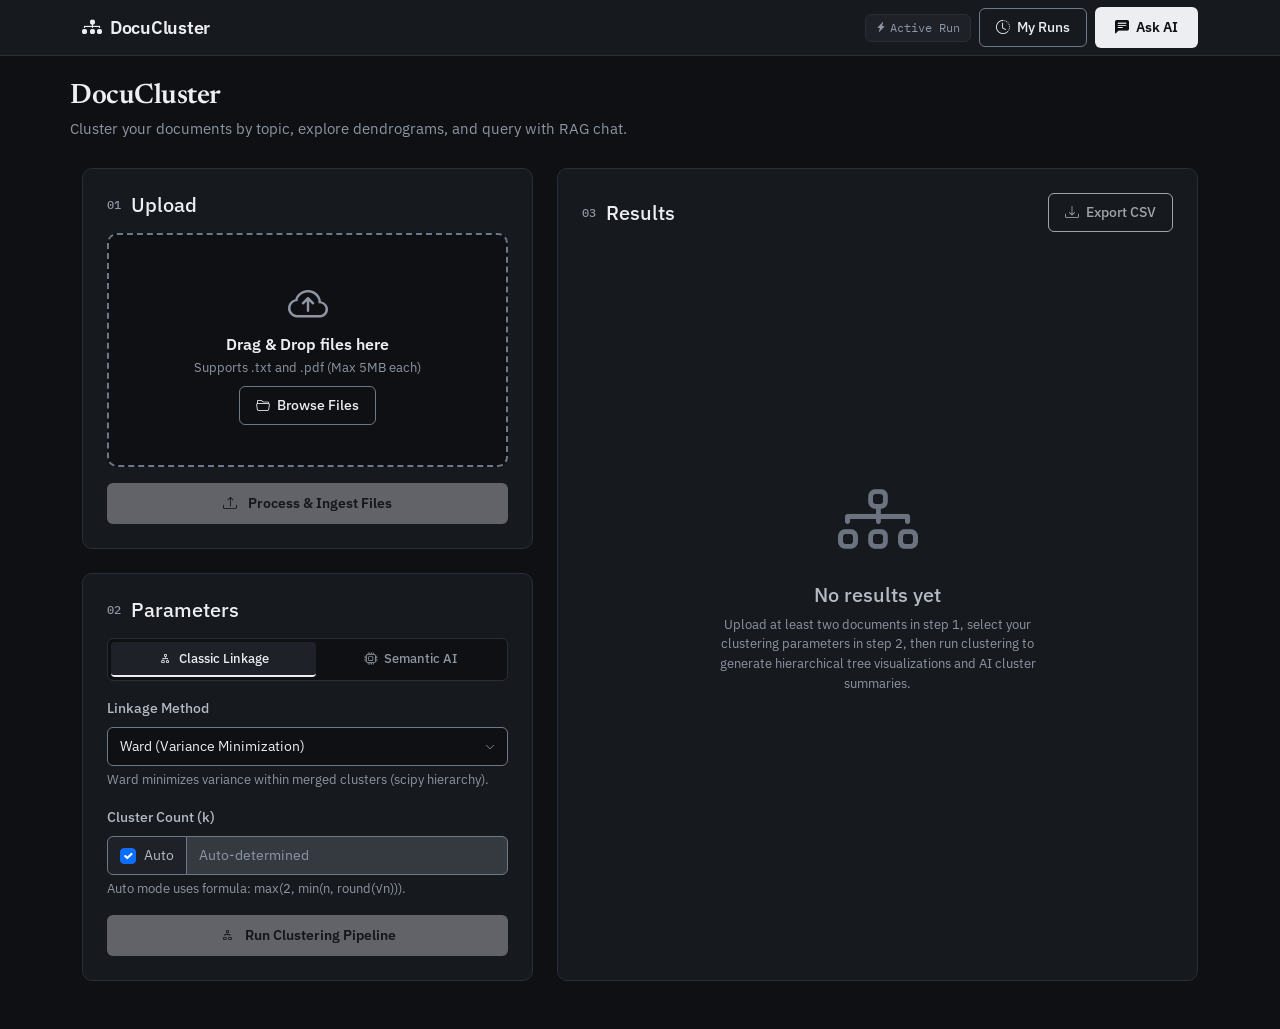
==== commit f1f1a4ce: "feat(ui): Pass 2c-f - dendrogram styling, alert aria & persistent danger, dropdown ARIA, empty/loadi" ====
--- a/frontend/index.html
+++ b/frontend/index.html
@@ -101,29 +101,29 @@
 
             <!-- Mode Switcher -->
             <ul class="nav nav-pills nav-pills-glass nav-fill mb-3" role="tablist">
-              <li class="nav-item">
-                <button class="nav-link active" id="tab-mode-classic" type="button"><i class="bi bi-diagram-2 me-1"></i> Classic Linkage</button>
+              <li class="nav-item" role="presentation">
+                <button class="nav-link active" id="tab-mode-classic" type="button" role="tab" aria-selected="true" aria-controls="classic-params-panel"><i class="bi bi-diagram-2 me-1"></i> Classic Linkage</button>
               </li>
-              <li class="nav-item">
-                <button class="nav-link" id="tab-mode-semantic" type="button"><i class="bi bi-cpu me-1"></i> Semantic AI</button>
+              <li class="nav-item" role="presentation">
+                <button class="nav-link" id="tab-mode-semantic" type="button" role="tab" aria-selected="false" aria-controls="semantic-params-panel"><i class="bi bi-cpu me-1"></i> Semantic AI</button>
               </li>
             </ul>
 
             <form id="cluster-form">
               <!-- Classic Mode Parameters -->
-              <div id="classic-params-panel">
+              <div id="classic-params-panel" role="tabpanel" aria-labelledby="tab-mode-classic">
                 <div class="mb-3">
                   <label class="form-label">Linkage Method</label>
                   <div class="custom-select-glass" id="linkage-select-wrapper" data-value="ward">
-                    <div class="custom-select-trigger" tabindex="0" role="listbox" aria-expanded="false">
+                    <div class="custom-select-trigger" tabindex="0" role="combobox" aria-haspopup="listbox" aria-expanded="false" aria-controls="linkage-dropdown-list">
                       <span class="select-label">Ward (Variance Minimization)</span>
                       <i class="bi bi-chevron-down select-arrow"></i>
                     </div>
-                    <ul class="custom-select-dropdown" role="listbox">
-                      <li class="custom-select-option selected" data-value="ward">Ward (Variance Minimization)</li>
-                      <li class="custom-select-option" data-value="complete">Complete (Maximum Distance)</li>
-                      <li class="custom-select-option" data-value="average">Average (UPGMA)</li>
-                      <li class="custom-select-option" data-value="single">Single (Minimum Distance)</li>
+                    <ul class="custom-select-dropdown" id="linkage-dropdown-list" role="listbox">
+                      <li class="custom-select-option selected" data-value="ward" role="option" aria-selected="true">Ward (Variance Minimization)</li>
+                      <li class="custom-select-option" data-value="complete" role="option" aria-selected="false">Complete (Maximum Distance)</li>
+                      <li class="custom-select-option" data-value="average" role="option" aria-selected="false">Average (UPGMA)</li>
+                      <li class="custom-select-option" data-value="single" role="option" aria-selected="false">Single (Minimum Distance)</li>
                     </ul>
                   </div>
                   <div class="form-text small mt-1">
@@ -147,7 +147,7 @@
               </div>
 
               <!-- Semantic AI Mode Parameters -->
-              <div id="semantic-params-panel" class="d-none mb-3">
+              <div id="semantic-params-panel" class="d-none mb-3" role="tabpanel" aria-labelledby="tab-mode-semantic">
                 <div class="p-3 border rounded-2" style="border-color: var(--border-subtle) !important; background: var(--bg-raised);">
                   <div class="d-flex align-items-center mb-2">
                     <i class="bi bi-cpu me-2 fs-5" style="color: var(--text-secondary);"></i>
@@ -190,9 +190,9 @@
             <!-- Placeholder State -->
             <div id="results-placeholder" class="my-auto text-center py-5">
               <i class="bi bi-diagram-3 display-1" style="color: var(--text-disabled);"></i>
-              <h5 class="mt-3" style="color: var(--text-muted);">No results yet</h5>
-              <p class="small mx-auto" style="color: var(--text-muted); max-width: 320px;">
-                Upload at least 2 documents, choose your parameters, and click <strong>Run Clustering Pipeline</strong> to generate results.
+              <h5 class="mt-3" style="color: var(--text-secondary);">No results yet</h5>
+              <p class="small mx-auto" style="color: var(--text-muted); max-width: 360px;">
+                Upload at least two documents in step 1, select your clustering parameters in step 2, then run clustering to generate hierarchical tree visualizations and AI cluster summaries.
               </p>
             </div>
 
@@ -251,14 +251,14 @@
     </div>
 
     <div class="px-3 pt-3">
-      <label class="form-label small mb-1">Search Scope</label>
+      <label class="form-label small mb-1" id="chat-scope-label">Search Scope</label>
       <div class="custom-select-glass select-sm" id="chat-scope-wrapper" data-value="full">
-        <div class="custom-select-trigger" tabindex="0" role="listbox" aria-expanded="false">
+        <div class="custom-select-trigger" tabindex="0" role="combobox" aria-haspopup="listbox" aria-expanded="false" aria-controls="chat-scope-dropdown" aria-labelledby="chat-scope-label">
           <span class="select-label">All Documents (Full Scope)</span>
           <i class="bi bi-chevron-down select-arrow"></i>
         </div>
-        <ul class="custom-select-dropdown" role="listbox">
-          <li class="custom-select-option selected" data-value="full">All Documents (Full Scope)</li>
+        <ul class="custom-select-dropdown" id="chat-scope-dropdown" role="listbox" aria-labelledby="chat-scope-label">
+          <li class="custom-select-option selected" data-value="full" role="option" aria-selected="true">All Documents (Full Scope)</li>
         </ul>
       </div>
     </div>
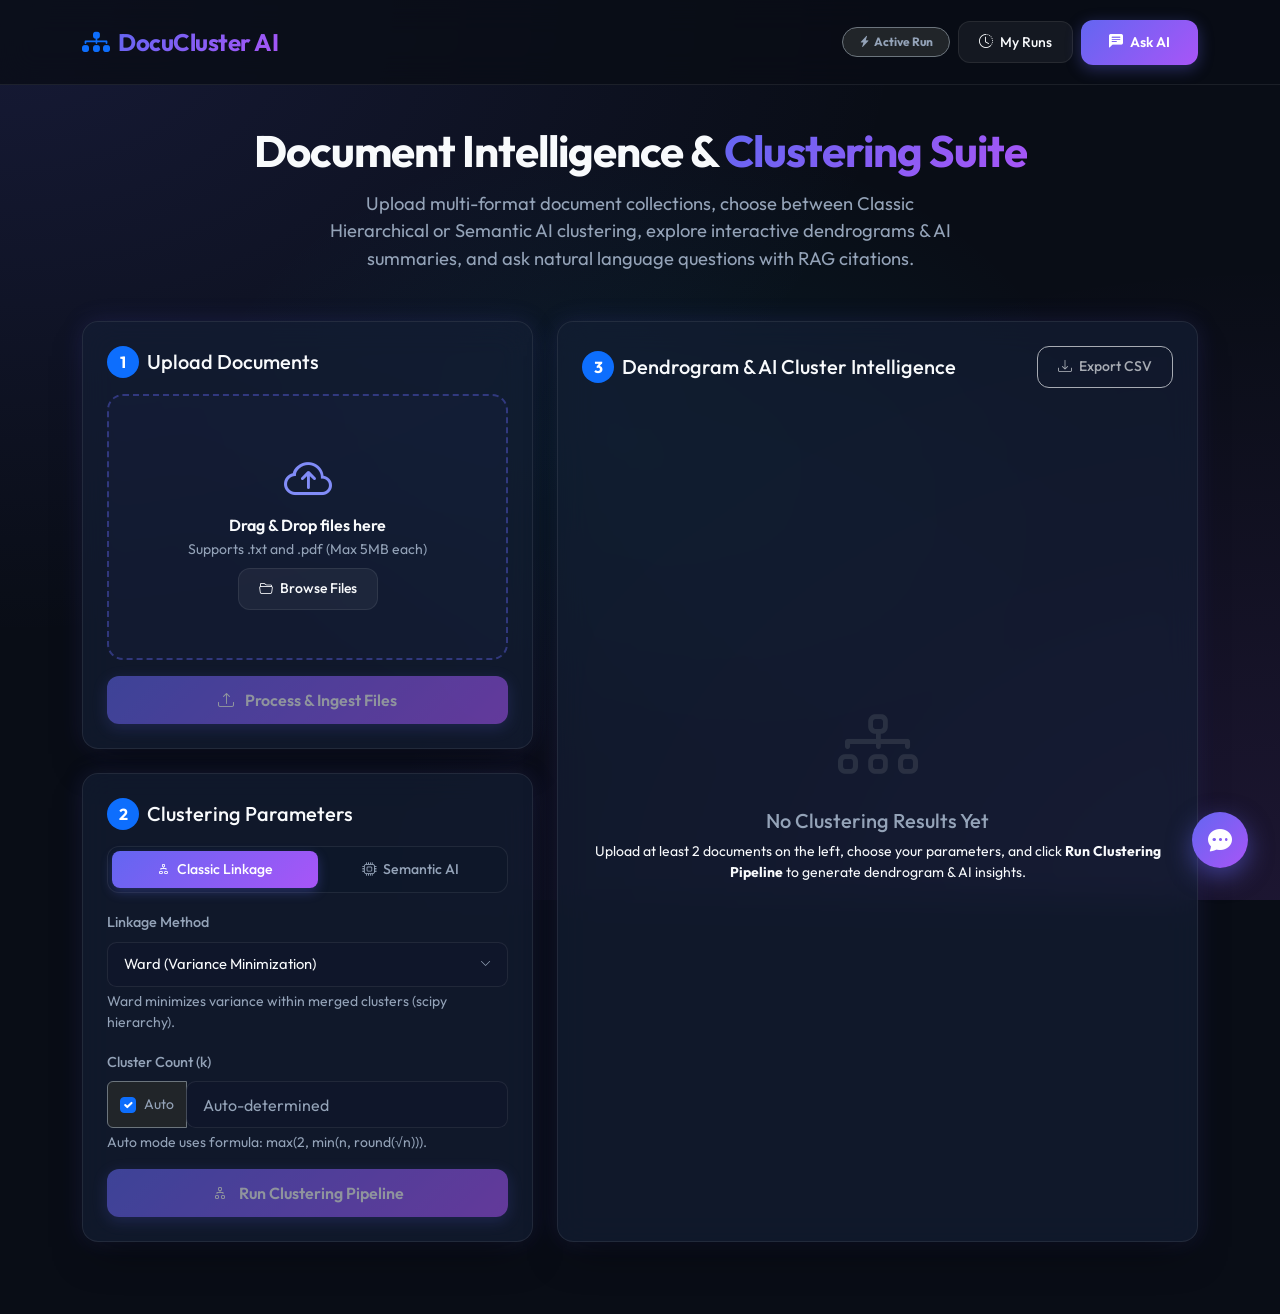
==== commit c7d94c10: "feat: improve frontend UI and functionality" ====
--- a/frontend/index.html
+++ b/frontend/index.html
@@ -3,14 +3,14 @@
 <head>
   <meta charset="UTF-8">
   <meta name="viewport" content="width=device-width, initial-scale=1.0">
-  <title>DocuCluster — Document Clustering</title>
-  <meta name="description" content="Upload text and PDF documents, cluster them with hierarchical linkage or semantic HDBSCAN, view dendrograms, and query documents with RAG chat.">
+  <title>DocuCluster AI — Hierarchical & Semantic Document Intelligence</title>
+  <meta name="description" content="Upload text and PDF documents, perform hierarchical & semantic clustering with UMAP and HDBSCAN, view Plotly dendrograms, generate AI cluster summaries, and query documents with hybrid RAG chat.">
   
   <!-- Bootstrap 5 CSS -->
   <link href="https://cdn.jsdelivr.net/npm/bootstrap@5.3.2/dist/css/bootstrap.min.css" rel="stylesheet">
   <!-- Bootstrap Icons -->
   <link href="https://cdn.jsdelivr.net/npm/bootstrap-icons@1.11.1/font/bootstrap-icons.css" rel="stylesheet">
-  <!-- Custom CSS -->
+  <!-- Custom Glassmorphism CSS -->
   <link href="css/styles.css" rel="stylesheet">
   <!-- Plotly.js -->
   <script src="https://cdn.plot.ly/plotly-2.27.0.min.js"></script>
@@ -18,50 +18,55 @@
 <body>
 
   <!-- Navigation Bar -->
-  <nav class="navbar navbar-expand-lg navbar-glass sticky-top">
+  <nav class="navbar navbar-expand-lg navbar-glass sticky-top py-3">
     <div class="container">
       <a class="navbar-brand d-flex align-items-center gap-2" href="#">
-        <i class="bi bi-diagram-3-fill fs-5"></i>
-        <span class="brand-badge">DocuCluster</span>
+        <i class="bi bi-diagram-3-fill text-primary fs-3"></i>
+        <span class="brand-badge">DocuCluster AI</span>
       </a>
       
       <div class="d-flex align-items-center gap-2 ms-auto">
-        <span id="run-session-badge" class="run-badge d-none d-md-inline-flex align-items-center gap-1 run-badge-active">
-          <i class="bi bi-lightning-charge-fill" style="font-size:0.625rem"></i>
+        <span id="run-session-badge" class="badge bg-dark border border-secondary text-muted px-3 py-2 rounded-pill d-none d-md-inline-flex align-items-center gap-1 run-badge-active">
+          <i class="bi bi-lightning-charge-fill" style="font-size:0.7rem"></i>
           <span id="run-badge-text">Active Run</span>
         </span>
         <button type="button" class="btn btn-secondary-glass btn-sm" data-bs-toggle="offcanvas" data-bs-target="#offcanvasRuns" id="btn-run-history">
           <i class="bi bi-clock-history me-1"></i> My Runs
         </button>
-        <button type="button" class="btn btn-action btn-sm d-none d-md-inline-block" data-bs-toggle="offcanvas" data-bs-target="#offcanvasChat">
+        <button type="button" class="btn btn-primary-gradient btn-sm" data-bs-toggle="offcanvas" data-bs-target="#offcanvasChat">
           <i class="bi bi-chat-left-text-fill me-1"></i> Ask AI
         </button>
       </div>
     </div>
   </nav>
 
-  <!-- Page Header -->
+  <!-- Hero Header -->
   <header class="hero-header container">
-    <h1 class="hero-title">DocuCluster</h1>
-    <p class="hero-subtitle">Cluster your documents by topic, explore dendrograms, and query with RAG chat.</p>
+    <h1 class="hero-title">
+      Document Intelligence & <span class="text-gradient">Clustering Suite</span>
+    </h1>
+    <p class="hero-subtitle">
+      Upload multi-format document collections, choose between Classic Hierarchical or Semantic AI clustering, explore interactive dendrograms & AI summaries, and ask natural language questions with RAG citations.
+    </p>
   </header>
 
-  <main class="container my-3">
-
-    <!-- Toast container (fixed position) -->
+  <main class="container my-4">
+
+    <!-- Global Alert Container -->
+    <!-- Toast container (fixed position, no page dimming) -->
     <div id="toast-container" class="toast-container"></div>
 
     <div class="row g-4">
       
-      <!-- Left Column: Upload & Parameters -->
+      <!-- Left Column: Step 1 (Upload) & Step 2 (Clustering Parameters) -->
       <div class="col-lg-5">
         
-        <!-- Step 1: Upload -->
+        <!-- Step 1: Upload Documents -->
         <div class="card card-glass mb-4">
           <div class="card-body p-4">
             <div class="d-flex align-items-center mb-3">
-              <span class="step-index">01</span>
-              <h5 class="card-title mb-0">Upload</h5>
+              <span class="badge bg-primary rounded-circle p-2 me-2 fs-6" style="width: 32px; height: 32px; display: inline-flex; align-items: center; justify-content: center;">1</span>
+              <h5 class="card-title mb-0">Upload Documents</h5>
             </div>
             
             <div id="dropzone" class="dropzone mb-3">
@@ -91,42 +96,42 @@
           </div>
         </div>
 
-        <!-- Step 2: Parameters -->
+        <!-- Step 2: Clustering Parameters -->
         <div class="card card-glass">
           <div class="card-body p-4">
             <div class="d-flex align-items-center mb-3">
-              <span class="step-index">02</span>
-              <h5 class="card-title mb-0">Parameters</h5>
-            </div>
-
-            <!-- Mode Switcher -->
+              <span class="badge bg-primary rounded-circle p-2 me-2 fs-6" style="width: 32px; height: 32px; display: inline-flex; align-items: center; justify-content: center;">2</span>
+              <h5 class="card-title mb-0">Clustering Parameters</h5>
+            </div>
+
+            <!-- Mode Switcher Nav Pills -->
             <ul class="nav nav-pills nav-pills-glass nav-fill mb-3" role="tablist">
-              <li class="nav-item" role="presentation">
-                <button class="nav-link active" id="tab-mode-classic" type="button" role="tab" aria-selected="true" aria-controls="classic-params-panel"><i class="bi bi-diagram-2 me-1"></i> Classic Linkage</button>
+              <li class="nav-item">
+                <button class="nav-link active" id="tab-mode-classic" type="button"><i class="bi bi-diagram-2 me-1"></i> Classic Linkage</button>
               </li>
-              <li class="nav-item" role="presentation">
-                <button class="nav-link" id="tab-mode-semantic" type="button" role="tab" aria-selected="false" aria-controls="semantic-params-panel"><i class="bi bi-cpu me-1"></i> Semantic AI</button>
+              <li class="nav-item">
+                <button class="nav-link" id="tab-mode-semantic" type="button"><i class="bi bi-cpu me-1"></i> Semantic AI</button>
               </li>
             </ul>
 
             <form id="cluster-form">
-              <!-- Classic Mode Parameters -->
-              <div id="classic-params-panel" role="tabpanel" aria-labelledby="tab-mode-classic">
+              <!-- Classic Mode Parameters Panel -->
+              <div id="classic-params-panel">
                 <div class="mb-3">
                   <label class="form-label">Linkage Method</label>
                   <div class="custom-select-glass" id="linkage-select-wrapper" data-value="ward">
-                    <div class="custom-select-trigger" tabindex="0" role="combobox" aria-haspopup="listbox" aria-expanded="false" aria-controls="linkage-dropdown-list">
+                    <div class="custom-select-trigger" tabindex="0" role="listbox" aria-expanded="false">
                       <span class="select-label">Ward (Variance Minimization)</span>
                       <i class="bi bi-chevron-down select-arrow"></i>
                     </div>
-                    <ul class="custom-select-dropdown" id="linkage-dropdown-list" role="listbox">
-                      <li class="custom-select-option selected" data-value="ward" role="option" aria-selected="true">Ward (Variance Minimization)</li>
-                      <li class="custom-select-option" data-value="complete" role="option" aria-selected="false">Complete (Maximum Distance)</li>
-                      <li class="custom-select-option" data-value="average" role="option" aria-selected="false">Average (UPGMA)</li>
-                      <li class="custom-select-option" data-value="single" role="option" aria-selected="false">Single (Minimum Distance)</li>
+                    <ul class="custom-select-dropdown" role="listbox">
+                      <li class="custom-select-option selected" data-value="ward">Ward (Variance Minimization)</li>
+                      <li class="custom-select-option" data-value="complete">Complete (Maximum Distance)</li>
+                      <li class="custom-select-option" data-value="average">Average (UPGMA)</li>
+                      <li class="custom-select-option" data-value="single">Single (Minimum Distance)</li>
                     </ul>
                   </div>
-                  <div class="form-text small mt-1">
+                  <div class="form-text text-muted small mt-1">
                     Ward minimizes variance within merged clusters (scipy hierarchy).
                   </div>
                 </div>
@@ -134,27 +139,27 @@
                 <div class="mb-3">
                   <label class="form-label">Cluster Count (k)</label>
                   <div class="input-group">
-                    <div class="input-group-text">
+                    <div class="input-group-text bg-dark border-secondary text-muted">
                       <input class="form-check-input mt-0" type="checkbox" id="auto-cluster-toggle" checked>
                       <label class="form-check-label ms-2 small" for="auto-cluster-toggle">Auto</label>
                     </div>
                     <input type="number" id="n-clusters-input" class="form-control form-control-glass" placeholder="Auto-determined" min="2" disabled>
                   </div>
-                  <div class="form-text small mt-1">
+                  <div class="form-text text-muted small mt-1">
                     Auto mode uses formula: max(2, min(n, round(&radic;n))).
                   </div>
                 </div>
               </div>
 
-              <!-- Semantic AI Mode Parameters -->
-              <div id="semantic-params-panel" class="d-none mb-3" role="tabpanel" aria-labelledby="tab-mode-semantic">
-                <div class="p-3 border rounded-2" style="border-color: var(--border-subtle) !important; background: var(--bg-raised);">
-                  <div class="d-flex align-items-center mb-2">
-                    <i class="bi bi-cpu me-2 fs-5" style="color: var(--text-secondary);"></i>
-                    <h6 class="mb-0 fw-semibold">Semantic Pipeline</h6>
+              <!-- Semantic AI Mode Parameters Panel -->
+              <div id="semantic-params-panel" class="d-none mb-3">
+                <div class="p-3 border border-secondary rounded-3 bg-dark bg-opacity-50">
+                  <div class="d-flex align-items-center mb-2 text-info">
+                    <i class="bi bi-stars me-2 fs-5"></i>
+                    <h6 class="mb-0 fw-semibold">Semantic Pipeline Overview</h6>
                   </div>
                   <p class="text-muted small mb-0">
-                    Dense embeddings &rarr; UMAP dimensionality reduction &rarr; HDBSCAN density clustering &rarr; c-TF-IDF keyword extraction. Automatically detects outlier documents.
+                    Uses dense TF-IDF embeddings &rarr; UMAP dimensionality reduction &rarr; HDBSCAN density clustering &rarr; c-TF-IDF keyword extraction. Automatically detects outlier documents.
                   </p>
                 </div>
               </div>
@@ -168,7 +173,7 @@
 
       </div>
 
-      <!-- Right Column: Results -->
+      <!-- Right Column: Step 3 (Results & Interactive Dendrogram) -->
       <div class="col-lg-7">
         
         <div class="card card-glass h-100">
@@ -176,8 +181,8 @@
             
             <div class="d-flex justify-content-between align-items-center mb-3">
               <div class="d-flex align-items-center">
-                <span class="step-index">03</span>
-                <h5 class="card-title mb-0">Results</h5>
+                <span class="badge bg-primary rounded-circle p-2 me-2 fs-6" style="width: 32px; height: 32px; display: inline-flex; align-items: center; justify-content: center;">3</span>
+                <h5 class="card-title mb-0">Dendrogram & AI Cluster Intelligence</h5>
               </div>
               <a id="btn-export" href="/export" class="btn btn-secondary-glass btn-sm disabled" download="cluster_assignments.csv">
                 <i class="bi bi-download me-1"></i> Export CSV
@@ -187,12 +192,12 @@
             <!-- Near-Duplicates Container -->
             <div id="near-duplicates-container"></div>
 
-            <!-- Placeholder State -->
+            <!-- Placeholder State when no clustering results yet -->
             <div id="results-placeholder" class="my-auto text-center py-5">
-              <i class="bi bi-diagram-3 display-1" style="color: var(--text-disabled);"></i>
-              <h5 class="mt-3" style="color: var(--text-secondary);">No results yet</h5>
-              <p class="small mx-auto" style="color: var(--text-muted); max-width: 360px;">
-                Upload at least two documents in step 1, select your clustering parameters in step 2, then run clustering to generate hierarchical tree visualizations and AI cluster summaries.
+              <i class="bi bi-diagram-3 text-secondary display-1 opacity-25"></i>
+              <h5 class="mt-3 text-muted">No Clustering Results Yet</h5>
+              <p class="text-dim small max-w-sm mx-auto">
+                Upload at least 2 documents on the left, choose your parameters, and click <strong>Run Clustering Pipeline</strong> to generate dendrogram & AI insights.
               </p>
             </div>
 
@@ -210,7 +215,7 @@
             <!-- Cluster Assignments Table -->
             <div id="assignments-card" class="d-none mt-auto">
               <h6 class="fw-semibold mb-3">
-                <i class="bi bi-table me-2" style="color: var(--text-muted);"></i> Cluster Membership
+                <i class="bi bi-table me-2 text-primary"></i> Cluster Membership Summary
               </h6>
               <div class="table-responsive" style="max-height: 260px;">
                 <table class="table table-glass align-middle mb-0">
@@ -240,39 +245,45 @@
     <i class="bi bi-chat-dots-fill"></i>
   </button>
 
-  <!-- Offcanvas Drawer 1: RAG Document Chat -->
+  <!-- Offcanvas Drawer 1: RAG Document Chat Assistant -->
   <div class="offcanvas offcanvas-end offcanvas-glass" tabindex="-1" id="offcanvasChat" style="width: 440px;">
     <div class="offcanvas-header">
       <div class="d-flex align-items-center gap-2">
-        <i class="bi bi-cpu fs-5" style="color: var(--text-muted);"></i>
-        <h5 class="offcanvas-title mb-0">Document Chat</h5>
+        <i class="bi bi-robot text-primary fs-4"></i>
+        <h5 class="offcanvas-title mb-0">Cluster-Aware Document Chat</h5>
       </div>
       <button type="button" class="btn-close btn-close-white" data-bs-dismiss="offcanvas" aria-label="Close"></button>
     </div>
 
     <div class="px-3 pt-3">
-      <label class="form-label small mb-1" id="chat-scope-label">Search Scope</label>
+      <div class="d-flex justify-content-between align-items-center mb-1">
+        <label class="form-label small text-muted mb-0">Search Scope</label>
+        <label class="chat-debug-switch" title="Toggle debug inspection panel">
+          <input type="checkbox" id="chat-debug-toggle">
+          <span>Debug</span>
+        </label>
+      </div>
       <div class="custom-select-glass select-sm" id="chat-scope-wrapper" data-value="full">
-        <div class="custom-select-trigger" tabindex="0" role="combobox" aria-haspopup="listbox" aria-expanded="false" aria-controls="chat-scope-dropdown" aria-labelledby="chat-scope-label">
+        <div class="custom-select-trigger" tabindex="0" role="listbox" aria-expanded="false">
           <span class="select-label">All Documents (Full Scope)</span>
           <i class="bi bi-chevron-down select-arrow"></i>
         </div>
-        <ul class="custom-select-dropdown" id="chat-scope-dropdown" role="listbox" aria-labelledby="chat-scope-label">
-          <li class="custom-select-option selected" data-value="full" role="option" aria-selected="true">All Documents (Full Scope)</li>
+        <ul class="custom-select-dropdown" role="listbox">
+          <li class="custom-select-option selected" data-value="full">All Documents (Full Scope)</li>
         </ul>
       </div>
     </div>
 
     <div class="offcanvas-body chat-body" id="chat-messages-container">
       <div class="chat-bubble chat-bubble-bot">
-        Ask any question about your uploaded document collection. Answers include source citations from BM25 + dense retrieval with RRF reranking.
+        Hello! Ask any question about your uploaded document collection. I use BM25 + Dense embeddings with RRF reranking to provide precise answers with citations.
       </div>
     </div>
 
     <div class="offcanvas-footer">
       <form id="chat-form" class="input-group">
         <input type="text" id="chat-input" class="form-control form-control-glass" placeholder="Ask a question about your docs..." required>
-        <button type="submit" class="btn btn-action">
+        <button type="submit" class="btn btn-primary-gradient">
           <i class="bi bi-send-fill"></i>
         </button>
       </form>
@@ -283,15 +294,15 @@
   <div class="offcanvas offcanvas-start offcanvas-glass" tabindex="-1" id="offcanvasRuns" style="width: 380px;">
     <div class="offcanvas-header">
       <div class="d-flex align-items-center gap-2">
-        <i class="bi bi-clock-history fs-5" style="color: var(--text-muted);"></i>
-        <h5 class="offcanvas-title mb-0">My Runs</h5>
+        <i class="bi bi-clock-history text-primary fs-4"></i>
+        <h5 class="offcanvas-title mb-0">My Persistent Runs</h5>
       </div>
       <button type="button" class="btn-close btn-close-white" data-bs-dismiss="offcanvas" aria-label="Close"></button>
     </div>
 
     <div class="offcanvas-body">
       <button type="button" class="btn btn-primary-gradient w-100 mb-3" id="btn-create-new-run">
-        <i class="bi bi-plus-lg me-1"></i> Start New Run
+        <i class="bi bi-plus-lg me-1"></i> Start New Run Session
       </button>
 
       <div id="runs-list-container">
@@ -310,3 +321,4 @@
 
 </body>
 </html>
+
--- a/frontend/css/styles.css
+++ b/frontend/css/styles.css
@@ -1,567 +1,591 @@
-/* DocuCluster — Flat Neutral Design System
-   Principle: the shell is neutral; colour is data.
-   WCAG 2.2 AA compliant: text ≥4.5:1, controls ≥3:1 */
-
-/* --- Typography (Google Fonts CDN) --- */
-@import url('https://fonts.googleapis.com/css2?family=Newsreader:wght@600&family=IBM+Plex+Sans:wght@400;500;600&family=IBM+Plex+Mono:wght@400;500&display=swap');
-
-/* ================================================================
-   1. DESIGN TOKENS
-   ================================================================ */
-:root,
-[data-bs-theme="dark"] {
-  /* Surfaces */
-  --bg-canvas: #0E1013;
-  --bg-surface: #16191E;
-  --bg-raised: #1E2228;
-
-  /* Borders */
-  --border-subtle: #2A2F37;
-  --border-control: #6E7888;
-
-  /* Text */
-  --text-primary: #ECEEF1;
-  --text-secondary: #B4BAC4;
-  --text-muted: #8E96A3;
-  --text-disabled: #6B7280;
-
-  /* Action (primary buttons) */
-  --action-bg: #ECEEF1;
-  --action-text: #0E1013;
-
-  /* Status */
-  --error-text: #FFB4AB;
-  --error-bg: #2A1517;
-  --error-border: #A8484D;
-  --success-text: #7EE0A8;
-  --success-bg: #12261C;
-  --success-border: #307A50;
-  --warn-text: #F2C46D;
-  --warn-bg: #2B2212;
-  --warn-border: #8A6E2E;
-  --info-text: #93C5FD;
-  --info-bg: #172135;
-  --info-border: #406DA0;
-
-  /* Typography */
-  --font-display: 'Newsreader', Georgia, serif;
-  --font-ui: 'IBM Plex Sans', -apple-system, BlinkMacSystemFont, sans-serif;
-  --font-mono: 'IBM Plex Mono', 'Menlo', monospace;
-
-  /* Radius */
-  --radius-control: 6px;
-  --radius-card: 10px;
-
-  /* Bootstrap bridge — replaces most !important overrides */
-  --bs-body-bg: var(--bg-canvas);
-  --bs-body-color: var(--text-primary);
-  --bs-body-color-rgb: 236, 238, 241;
-  --bs-heading-color: var(--text-primary);
+/* DocuCluster — Modern Glassmorphism Design System */
+@import url('https://fonts.googleapis.com/css2?family=Outfit:wght@300;400;500;600;700&family=JetBrains+Mono:wght@400;500&display=swap');
+
+:root {
+  --bg-dark: #090d16;
+  --bg-card: rgba(21, 32, 54, 0.65);
+  --bg-card-hover: rgba(30, 45, 74, 0.8);
+  --border-glass: rgba(255, 255, 255, 0.08);
+  --border-glass-glow: rgba(99, 102, 241, 0.4);
+  
+  --primary: #6366f1;
+  --primary-light: #818cf8;
+  --primary-gradient: linear-gradient(135deg, #6366f1 0%, #a855f7 100%);
+  --accent-cyan: #06b6d4;
+  --accent-emerald: #10b981;
+  --accent-amber: #f59e0b;
+  --accent-rose: #f43f5e;
+
+  --text-main: #f8fafc;
+  --text-muted: #94a3b8;
+  --text-dim: #64748b;
+  
+  --shadow-lg: 0 20px 40px -15px rgba(0, 0, 0, 0.5), 0 0 25px rgba(99, 102, 241, 0.15);
+  --font-main: 'Outfit', -apple-system, BlinkMacSystemFont, sans-serif;
+  --font-code: 'JetBrains Mono', monospace;
+
+  /* Bootstrap 5 Dark Theme Variable Overrides */
+  --bs-body-color: var(--text-main);
+  --bs-body-color-rgb: 248, 250, 252;
   --bs-secondary-color: var(--text-muted);
-  --bs-secondary-color-rgb: 142, 150, 163;
-  --bs-tertiary-color: var(--text-muted);
-  --bs-border-color: var(--border-subtle);
-  --bs-code-color: var(--text-primary);
-  --bs-card-bg: var(--bg-surface);
-  --bs-card-color: var(--text-primary);
-  --bs-card-title-color: var(--text-primary);
-  --bs-card-border-color: var(--border-subtle);
-  --bs-link-color: var(--text-primary);
-  --bs-link-hover-color: var(--text-primary);
-}
-
-/* ================================================================
-   2. GLOBAL RESETS & BASE
-   ================================================================ */
-body {
-  background-color: var(--bg-canvas);
-  color: var(--text-primary);
-  font-family: var(--font-ui);
-  font-size: 15px;
-  line-height: 1.5;
-  min-height: 100vh;
-  margin: 0;
-  padding-bottom: 2rem;
-}
-
+  --bs-secondary-color-rgb: 148, 163, 184;
+  --bs-tertiary-color: var(--text-dim);
+  --bs-heading-color: var(--text-main);
+  --bs-card-color: var(--text-main);
+  --bs-card-title-color: var(--text-main);
+  --bs-body-bg: var(--bg-dark);
+}
+
+/* Global Dark Theme Contrast Overrides */
 h1, h2, h3, h4, h5, h6,
 .h1, .h2, .h3, .h4, .h5, .h6,
 .card-title,
 .offcanvas-title {
-  color: var(--text-primary);
-}
-
-/* Override Bootstrap's .text-muted and form helpers via bridge vars.
-   Individual selectors instead of grouped rule (Chrome invalidates
-   groups containing unknown pseudo-elements like ::-moz-placeholder). */
-.text-muted { color: var(--text-muted) !important; }
-.form-text { color: var(--text-muted); }
-.form-label { color: var(--text-secondary); font-weight: 500; font-size: 0.875rem; }
-.form-check-label { color: var(--text-secondary); }
-.input-group-text { color: var(--text-muted); background: var(--bg-raised); border-color: var(--border-control); }
-::placeholder { color: var(--text-muted); }
-
-/* Focus ring — consistent across all interactive elements */
-:focus-visible {
-  outline: 2px solid var(--text-primary);
-  outline-offset: 2px;
-}
-
-/* ================================================================
-   3. NAVBAR — 56px flat
-   ================================================================ */
+  color: var(--text-main) !important;
+}
+
+.text-muted,
+.form-text,
+.form-label,
+.form-check-label,
+.input-group-text,
+.file-meta,
+.cluster-ai-summary,
+::placeholder,
+.form-control-glass::placeholder,
+.form-control-glass::-webkit-input-placeholder,
+.form-control-glass::-moz-placeholder {
+  color: var(--text-muted) !important;
+}
+
+body {
+  background-color: var(--bg-dark);
+  background-image: 
+    radial-gradient(at 0% 0%, rgba(99, 102, 241, 0.15) 0px, transparent 50%),
+    radial-gradient(at 100% 100%, rgba(168, 85, 247, 0.12) 0px, transparent 50%),
+    radial-gradient(at 50% 50%, rgba(6, 182, 212, 0.08) 0px, transparent 50%);
+  background-attachment: fixed;
+  color: var(--text-main);
+  font-family: var(--font-main);
+  min-height: 100vh;
+  margin: 0;
+  padding-bottom: 3rem;
+}
+
+/* Glassmorphic Navbar */
 .navbar-glass {
-  background: var(--bg-surface);
-  border-bottom: 1px solid var(--border-subtle);
-  min-height: 56px;
-  padding-top: 0;
-  padding-bottom: 0;
-}
-
-.navbar-glass .navbar-brand {
-  font-family: var(--font-ui);
-  font-weight: 600;
-  font-size: 1.125rem;
-  color: var(--text-primary);
-  letter-spacing: -0.25px;
+  background: rgba(9, 13, 22, 0.8);
+  backdrop-filter: blur(16px);
+  -webkit-backdrop-filter: blur(16px);
+  border-bottom: 1px solid var(--border-glass);
 }
 
 .brand-badge {
-  font-weight: 600;
-  font-size: 1.125rem;
-  color: var(--text-primary);
-}
-
-/* ================================================================
-   4. HERO HEADER — compact, left-aligned
-   ================================================================ */
+  background: var(--primary-gradient);
+  -webkit-background-clip: text;
+  -webkit-text-fill-color: transparent;
+  font-weight: 700;
+  font-size: 1.5rem;
+  letter-spacing: -0.5px;
+}
+
+/* Glassmorphic Cards */
+.card-glass {
+  background: var(--bg-card);
+  backdrop-filter: blur(16px);
+  -webkit-backdrop-filter: blur(16px);
+  border: 1px solid var(--border-glass);
+  border-radius: 1rem;
+  box-shadow: var(--shadow-lg);
+  transition: all 0.3s ease;
+}
+
+.card-glass:hover {
+  border-color: rgba(255, 255, 255, 0.15);
+}
+
+/* Hero Section */
 .hero-header {
-  text-align: left;
-  padding: 1.5rem 0 0.75rem;
+  text-align: center;
+  padding: 2.5rem 1rem 1.5rem;
 }
 
 .hero-title {
-  font-family: var(--font-display);
-  font-size: 1.75rem;
-  font-weight: 600;
-  letter-spacing: -0.5px;
-  margin-bottom: 0.25rem;
-  color: var(--text-primary);
-}
-
-/* Remove gradient text styling */
+  font-size: 2.75rem;
+  font-weight: 700;
+  letter-spacing: -1px;
+  margin-bottom: 0.75rem;
+}
+
 .text-gradient {
-  color: var(--text-primary);
+  background: var(--primary-gradient);
+  -webkit-background-clip: text;
+  -webkit-text-fill-color: transparent;
 }
 
 .hero-subtitle {
   color: var(--text-muted);
-  font-size: 0.9375rem;
-  max-width: none;
-  margin: 0;
-}
-
-/* ================================================================
-   5. CARDS — flat surface with subtle border
-   ================================================================ */
-.card-glass {
-  --bs-card-bg: var(--bg-surface);
-  --bs-card-color: var(--text-primary);
-  --bs-card-title-color: var(--text-primary);
-  --bs-card-border-color: var(--border-subtle);
-  background: var(--bg-surface);
-  border: 1px solid var(--border-subtle);
-  border-radius: var(--radius-card);
-  box-shadow: none;
-  transition: border-color 0.15s ease;
-}
-
-.card-glass:hover {
-  border-color: var(--border-control);
-}
-
-/* ================================================================
-   6. STEP INDEX — mono counter replacing blue circles
-   ================================================================ */
-.step-index {
-  font-family: var(--font-mono);
-  font-size: 0.75rem;
-  font-weight: 500;
-  color: var(--text-muted);
-  margin-right: 0.625rem;
-  flex-shrink: 0;
-}
-
-/* ================================================================
-   7. BUTTONS
-   ================================================================ */
-
-/* Primary — off-white on dark */
-.btn-action {
-  background: var(--action-bg);
-  color: var(--action-text);
+  font-size: 1.15rem;
+  max-width: 650px;
+  margin: 0 auto;
+}
+
+/* Dropzone Upload Area */
+.dropzone {
+  border: 2px dashed var(--border-glass-glow);
+  border-radius: 1rem;
+  padding: 3rem 1.5rem;
+  text-align: center;
+  background: rgba(99, 102, 241, 0.03);
+  cursor: pointer;
+  transition: all 0.3s cubic-bezier(0.4, 0, 0.2, 1);
+  position: relative;
+}
+
+.dropzone:hover, .dropzone.dragover {
+  border-color: var(--primary-light);
+  background: rgba(99, 102, 241, 0.08);
+  box-shadow: 0 0 30px rgba(99, 102, 241, 0.25);
+  transform: translateY(-2px);
+}
+
+.dropzone-icon {
+  font-size: 3rem;
+  color: var(--primary-light);
+  margin-bottom: 1rem;
+  transition: transform 0.3s ease;
+}
+
+.dropzone:hover .dropzone-icon {
+  transform: scale(1.1) translateY(-4px);
+}
+
+/* Custom Buttons */
+.btn-primary-gradient {
+  background: var(--primary-gradient);
+  color: #ffffff;
   border: none;
   font-weight: 600;
-  font-size: 0.875rem;
-  padding: 0.625rem 1.25rem;
-  border-radius: var(--radius-control);
-  transition: opacity 0.15s ease;
-}
-
-.btn-action:hover {
-  background: var(--action-bg);
-  color: var(--action-text);
-  opacity: 0.88;
-}
-
-.btn-action:disabled {
-  background: var(--action-bg);
-  color: var(--action-text);
-  opacity: 0.35;
-  cursor: not-allowed;
-}
-
-/* Keep .btn-primary-gradient class name (used by JS innerHTML) but restyle flat */
-.btn-primary-gradient {
-  background: var(--action-bg);
-  color: var(--action-text);
-  border: none;
-  font-weight: 600;
-  font-size: 0.875rem;
-  padding: 0.625rem 1.25rem;
-  border-radius: var(--radius-control);
-  box-shadow: none;
-  transition: opacity 0.15s ease;
+  padding: 0.75rem 1.75rem;
+  border-radius: 0.75rem;
+  box-shadow: 0 4px 15px rgba(99, 102, 241, 0.35);
+  transition: all 0.25s ease;
 }
 
 .btn-primary-gradient:hover {
-  background: var(--action-bg);
-  color: var(--action-text);
-  opacity: 0.88;
-  transform: none;
-  box-shadow: none;
+  transform: translateY(-2px);
+  box-shadow: 0 8px 25px rgba(99, 102, 241, 0.5);
+  color: #ffffff;
 }
 
 .btn-primary-gradient:disabled {
-  background: var(--action-bg);
-  color: var(--action-text);
-  opacity: 0.35;
+  opacity: 0.55;
   cursor: not-allowed;
   transform: none;
 }
 
-/* Secondary — outline */
 .btn-secondary-glass {
-  background: transparent;
-  color: var(--text-primary);
-  border: 1px solid var(--border-control);
+  background: rgba(255, 255, 255, 0.05);
+  color: var(--text-main);
+  border: 1px solid var(--border-glass);
   font-weight: 500;
-  font-size: 0.875rem;
-  padding: 0.5rem 1rem;
-  border-radius: var(--radius-control);
-  transition: background 0.15s ease;
+  padding: 0.6rem 1.25rem;
+  border-radius: 0.75rem;
+  transition: all 0.2s ease;
 }
 
 .btn-secondary-glass:hover {
-  background: var(--bg-raised);
-  color: var(--text-primary);
-  border-color: var(--border-control);
-}
-
-/* ================================================================
-   8. DROPZONE — flat dashed border, no glow, no lift
-   ================================================================ */
-.dropzone {
-  border: 2px dashed var(--border-control);
-  border-radius: var(--radius-card);
-  padding: 2.5rem 1.5rem;
-  text-align: center;
-  background: var(--bg-canvas);
-  cursor: pointer;
-  transition: border-color 0.15s ease, background 0.15s ease;
-  position: relative;
-}
-
-.dropzone:hover,
-.dropzone.dragover {
-  border-color: var(--text-muted);
-  background: var(--bg-raised);
-  box-shadow: none;
-  transform: none;
-}
-
-.dropzone-icon {
-  font-size: 2.5rem;
-  color: var(--text-muted);
-  margin-bottom: 0.75rem;
-  transition: none;
-}
-
-.dropzone:hover .dropzone-icon {
-  transform: none;
-}
-
-/* ================================================================
-   9. FILE LIST
-   ================================================================ */
+  background: rgba(255, 255, 255, 0.1);
+  color: #ffffff;
+  border-color: rgba(255, 255, 255, 0.2);
+}
+
+/* File Badges & List */
 .file-item {
-  background: var(--bg-raised);
-  border: 1px solid var(--border-subtle);
-  border-radius: var(--radius-control);
-  padding: 0.5rem 0.75rem;
-  margin-bottom: 0.375rem;
+  background: rgba(255, 255, 255, 0.03);
+  border: 1px solid var(--border-glass);
+  border-radius: 0.6rem;
+  padding: 0.6rem 1rem;
+  margin-bottom: 0.5rem;
   display: flex;
   align-items: center;
   justify-content: space-between;
-  transition: background 0.15s ease;
+  transition: all 0.2s ease;
 }
 
 .file-item:hover {
-  background: var(--bg-raised);
-  border-color: var(--border-control);
+  background: rgba(255, 255, 255, 0.06);
 }
 
 .file-icon {
-  font-size: 1.125rem;
-  margin-right: 0.625rem;
+  font-size: 1.25rem;
+  margin-right: 0.75rem;
 }
 
 .file-name {
   font-weight: 500;
-  font-family: var(--font-mono);
-  font-size: 0.8125rem;
-  color: var(--text-primary);
+  color: var(--text-main);
   word-break: break-all;
 }
 
 .file-meta {
-  font-size: 0.8125rem;
-  font-family: var(--font-mono);
+  font-size: 0.85rem;
   color: var(--text-muted);
 }
 
-/* ================================================================
-   10. FORM CONTROLS — recessed canvas background
-   ================================================================ */
-.form-select-glass,
-.form-control-glass {
-  background: var(--bg-canvas);
-  color: var(--text-primary);
-  border: 1px solid var(--border-control);
-  border-radius: var(--radius-control);
-  padding: 0.5rem 0.75rem;
-  font-size: 0.875rem;
-}
-
-.form-select-glass:focus,
-.form-control-glass:focus {
-  border-color: var(--text-primary);
-  box-shadow: none;
-  outline: 2px solid var(--text-primary);
-  outline-offset: 2px;
-}
-
-/* ================================================================
-   11. NAV PILLS — segmented control
-   ================================================================ */
+/* Form Controls */
+.form-select-glass, .form-control-glass {
+  background: rgba(15, 23, 42, 0.6) !important;
+  color: var(--text-main) !important;
+  border: 1px solid var(--border-glass) !important;
+  border-radius: 0.6rem !important;
+  padding: 0.65rem 1rem !important;
+}
+
+.form-select-glass:focus, .form-control-glass:focus {
+  border-color: var(--primary) !important;
+  box-shadow: 0 0 15px rgba(99, 102, 241, 0.3) !important;
+  outline: none;
+}
+
+.form-label {
+  font-weight: 500;
+  color: var(--text-muted);
+  font-size: 0.9rem;
+}
+
+/* Status Alerts */
+.alert-glass-danger {
+  background: rgba(244, 63, 94, 0.1);
+  border: 1px solid rgba(244, 63, 94, 0.3);
+  color: #fca5a5;
+  border-radius: 0.75rem;
+}
+
+.alert-glass-warning {
+  background: rgba(245, 158, 11, 0.1);
+  border: 1px solid rgba(245, 158, 11, 0.3);
+  color: #fde68a;
+  border-radius: 0.75rem;
+}
+
+.alert-glass-success {
+  background: rgba(16, 185, 129, 0.1);
+  border: 1px solid rgba(16, 185, 129, 0.3);
+  color: #6ee7b7;
+  border-radius: 0.75rem;
+}
+
+/* Cluster Badges */
+.cluster-badge {
+  padding: 0.35rem 0.75rem;
+  border-radius: 2rem;
+  font-size: 0.85rem;
+  font-weight: 600;
+  display: inline-block;
+}
+
+.cluster-1 { background: rgba(99, 102, 241, 0.2); color: #818cf8; border: 1px solid rgba(99, 102, 241, 0.4); }
+.cluster-2 { background: rgba(239, 85, 59, 0.2); color: #ff8a75; border: 1px solid rgba(239, 85, 59, 0.4); }
+.cluster-3 { background: rgba(0, 204, 150, 0.2); color: #34d399; border: 1px solid rgba(0, 204, 150, 0.4); }
+.cluster-4 { background: rgba(171, 99, 250, 0.2); color: #c084fc; border: 1px solid rgba(171, 99, 250, 0.4); }
+.cluster-5 { background: rgba(255, 161, 90, 0.2); color: #fbbf24; border: 1px solid rgba(255, 161, 90, 0.4); }
+
+/* Table Glass */
+.table-glass {
+  color: var(--text-main);
+  vertical-align: middle;
+}
+
+.table-glass th {
+  background: rgba(15, 23, 42, 0.8);
+  color: var(--text-muted);
+  font-weight: 600;
+  font-size: 0.85rem;
+  text-transform: uppercase;
+  letter-spacing: 0.5px;
+  border-bottom: 1px solid var(--border-glass);
+}
+
+.table-glass td {
+  border-bottom: 1px solid rgba(255, 255, 255, 0.05);
+}
+
+/* Plotly Dendrogram Container */
+#dendrogram-container {
+  min-height: 480px;
+  width: 100%;
+  border-radius: 0.75rem;
+  overflow: hidden;
+}
+
+/* Loading Spinner */
+.spinner-pulse {
+  display: inline-block;
+  width: 1.5rem;
+  height: 1.5rem;
+  border: 3px solid rgba(255, 255, 255, 0.3);
+  border-radius: 50%;
+  border-top-color: #ffffff;
+  animation: spin 0.8s ease-in-out infinite;
+}
+
+@keyframes spin {
+  to { transform: rotate(360deg); }
+}
+
+/* Custom Scrollbar */
+::-webkit-scrollbar {
+  width: 8px;
+  height: 8px;
+}
+::-webkit-scrollbar-track {
+  background: var(--bg-dark);
+}
+::-webkit-scrollbar-thumb {
+  background: rgba(255, 255, 255, 0.15);
+  border-radius: 4px;
+}
+::-webkit-scrollbar-thumb:hover {
+  background: rgba(255, 255, 255, 0.3);
+}
+
+/* --- v2 Mode Switcher Nav Pills --- */
 .nav-pills-glass {
-  background: var(--bg-canvas);
-  padding: 3px;
-  border-radius: var(--radius-control);
-  border: 1px solid var(--border-subtle);
+  background: rgba(15, 23, 42, 0.7);
+  padding: 0.25rem;
+  border-radius: 0.75rem;
+  border: 1px solid var(--border-glass);
 }
 
 .nav-pills-glass .nav-link {
   color: var(--text-muted);
   font-weight: 500;
-  font-size: 0.8125rem;
-  border-radius: 4px;
-  padding: 0.4375rem 0.875rem;
-  transition: color 0.15s ease, background 0.15s ease;
-  border-bottom: 2px solid transparent;
+  font-size: 0.88rem;
+  border-radius: 0.5rem;
+  padding: 0.5rem 1rem;
+  transition: all 0.2s ease;
 }
 
 .nav-pills-glass .nav-link:hover {
-  color: var(--text-primary);
-  background: transparent;
+  color: #ffffff;
+  background: rgba(255, 255, 255, 0.05);
 }
 
 .nav-pills-glass .nav-link.active {
-  background: var(--bg-raised);
-  color: var(--text-primary);
-  border-bottom: 2px solid var(--text-primary);
-  box-shadow: none;
-}
-
-/* ================================================================
-   12. AI CLUSTER CARDS — flat, neutral, cluster color via left border
-   ================================================================ */
+  background: var(--primary-gradient);
+  color: #ffffff;
+  box-shadow: 0 4px 12px rgba(99, 102, 241, 0.3);
+}
+
+/* --- v2 AI Cluster Cards --- */
 .card-cluster-ai {
-  background: var(--bg-surface);
-  border: 1px solid var(--border-subtle);
-  border-left: 3px solid var(--border-subtle);
-  border-radius: var(--radius-card);
-  padding: 1rem 1.25rem;
-  margin-bottom: 0.75rem;
-  transition: border-color 0.15s ease;
+  background: rgba(15, 23, 42, 0.55);
+  border: 1px solid var(--border-glass);
+  border-radius: 0.85rem;
+  padding: 1.25rem;
+  margin-bottom: 1rem;
+  transition: all 0.25s ease;
   position: relative;
   overflow: hidden;
 }
 
 .card-cluster-ai:hover {
-  border-color: var(--border-control);
-  background: var(--bg-surface);
-  transform: none;
-  box-shadow: none;
+  border-color: rgba(99, 102, 241, 0.4);
+  background: rgba(21, 32, 54, 0.75);
+  transform: translateY(-2px);
+  box-shadow: 0 10px 25px -5px rgba(0, 0, 0, 0.4);
 }
 
 .cluster-ai-title {
-  font-size: 1rem;
+  font-size: 1.1rem;
   font-weight: 600;
-  color: var(--text-primary);
-  margin-bottom: 0.25rem;
+  color: var(--text-main);
+  margin-bottom: 0.35rem;
 }
 
 .cluster-ai-summary {
-  font-size: 0.875rem;
-  color: var(--text-secondary);
+  font-size: 0.9rem;
+  color: var(--text-muted);
   line-height: 1.5;
-  margin-bottom: 0.625rem;
+  margin-bottom: 0.75rem;
 }
 
 .keyword-pill {
   display: inline-block;
-  background: var(--bg-raised);
-  color: var(--text-secondary);
-  border: 1px solid var(--border-subtle);
+  background: rgba(6, 182, 212, 0.1);
+  color: #38bdf8;
+  border: 1px solid rgba(6, 182, 212, 0.3);
   font-size: 0.75rem;
-  font-weight: 400;
-  font-family: var(--font-mono);
-  padding: 0.125rem 0.5rem;
-  border-radius: var(--radius-control);
-  margin-right: 0.25rem;
-  margin-bottom: 0.25rem;
+  font-weight: 500;
+  padding: 0.2rem 0.6rem;
+  border-radius: 1rem;
+  margin-right: 0.35rem;
+  margin-bottom: 0.35rem;
 }
 
 .rep-doc-badge {
   display: inline-flex;
   align-items: center;
+  gap: 0.35rem;
+  background: rgba(16, 185, 129, 0.1);
+  color: #34d399;
+  border: 1px solid rgba(16, 185, 129, 0.3);
+  font-size: 0.78rem;
+  padding: 0.25rem 0.65rem;
+  border-radius: 0.5rem;
+}
+
+/* --- Near-Duplicate Alert Banner --- */
+.duplicate-banner {
+  background: rgba(245, 158, 11, 0.08);
+  border: 1px solid rgba(245, 158, 11, 0.3);
+  border-radius: 0.85rem;
+  padding: 1rem 1.25rem;
+  margin-bottom: 1.5rem;
+}
+
+.duplicate-pair-badge {
+  background: rgba(245, 158, 11, 0.15);
+  color: #fcd34d;
+  border: 1px solid rgba(245, 158, 11, 0.3);
+  font-size: 0.8rem;
+  font-family: var(--font-code);
+  padding: 0.3rem 0.6rem;
+  border-radius: 0.5rem;
+}
+
+/* --- Offcanvas Drawers (Chat & Run History) --- */
+.offcanvas-glass {
+  background: rgba(9, 13, 22, 0.95) !important;
+  backdrop-filter: blur(20px);
+  -webkit-backdrop-filter: blur(20px);
+  border-left: 1px solid var(--border-glass) !important;
+  color: var(--text-main) !important;
+}
+
+.offcanvas-glass .offcanvas-header {
+  border-bottom: 1px solid var(--border-glass);
+}
+
+.offcanvas-glass .offcanvas-footer {
+  border-top: 1px solid var(--border-glass);
+  padding: 1rem;
+}
+
+/* --- RAG Document Chat UI --- */
+.chat-body {
+  display: flex;
+  flex-direction: column;
+  gap: 1rem;
+  padding: 1rem;
+  overflow-y: auto;
+}
+
+.chat-bubble {
+  max-width: 85%;
+  border-radius: 1rem;
+  padding: 0.85rem 1.15rem;
+  font-size: 0.92rem;
+  line-height: 1.5;
+  animation: fadeIn 0.3s ease;
+}
+
+@keyframes fadeIn {
+  from { opacity: 0; transform: translateY(6px); }
+  to { opacity: 1; transform: translateY(0); }
+}
+
+.chat-bubble-user {
+  align-self: flex-end;
+  background: var(--primary-gradient);
+  color: #ffffff;
+  border-bottom-right-radius: 0.25rem;
+  box-shadow: 0 4px 15px rgba(99, 102, 241, 0.3);
+}
+
+.chat-bubble-bot {
+  align-self: flex-start;
+  background: rgba(21, 32, 54, 0.85);
+  border: 1px solid var(--border-glass);
+  color: var(--text-main);
+  border-bottom-left-radius: 0.25rem;
+}
+
+.citation-pill {
+  display: inline-flex;
+  align-items: center;
   gap: 0.3rem;
-  background: var(--bg-raised);
-  color: var(--text-secondary);
-  border: 1px solid var(--border-subtle);
+  background: rgba(99, 102, 241, 0.15);
+  color: #a5b4fc;
+  border: 1px solid rgba(99, 102, 241, 0.35);
   font-size: 0.75rem;
-  font-family: var(--font-mono);
+  font-family: var(--font-code);
+  padding: 0.15rem 0.5rem;
+  border-radius: 0.4rem;
+  margin-top: 0.5rem;
+  margin-right: 0.3rem;
+  cursor: pointer;
+  transition: all 0.2s ease;
+}
+
+.citation-pill:hover {
+  background: rgba(99, 102, 241, 0.3);
+  color: #ffffff;
+}
+
+.retrieval-stat-badge {
+  font-size: 0.72rem;
+  color: var(--text-dim);
+  background: rgba(255, 255, 255, 0.04);
+  border: 1px solid var(--border-glass);
   padding: 0.2rem 0.5rem;
-  border-radius: var(--radius-control);
-}
-
-/* ================================================================
-   13. CLUSTER BADGES
-   ================================================================ */
-.cluster-badge {
-  padding: 0.25rem 0.625rem;
-  border-radius: var(--radius-control);
-  font-size: 0.8125rem;
-  font-weight: 500;
-  display: inline-block;
-}
-
-/* Static cluster color classes (used in CSS only, JS uses inline styles) */
-.cluster-1 { background: rgba(99, 110, 250, 0.15); color: #818cf8; border: 1px solid rgba(99, 110, 250, 0.3); }
-.cluster-2 { background: rgba(239, 85, 59, 0.15); color: #ff8a75; border: 1px solid rgba(239, 85, 59, 0.3); }
-.cluster-3 { background: rgba(0, 204, 150, 0.15); color: #34d399; border: 1px solid rgba(0, 204, 150, 0.3); }
-.cluster-4 { background: rgba(171, 99, 250, 0.15); color: #c084fc; border: 1px solid rgba(171, 99, 250, 0.3); }
-.cluster-5 { background: rgba(255, 161, 90, 0.15); color: #fbbf24; border: 1px solid rgba(255, 161, 90, 0.3); }
-
-/* ================================================================
-   14. TABLE — dark, sticky header, 44px rows
-   ================================================================ */
-.table-glass {
-  --bs-table-bg: transparent;
-  --bs-table-color: var(--text-primary);
-  --bs-table-hover-bg: var(--bg-raised);
-  --bs-table-border-color: var(--border-subtle);
-  color: var(--text-primary);
-  vertical-align: middle;
-}
-
-.table-glass th {
-  background: var(--bg-raised);
-  color: var(--text-muted);
-  font-weight: 600;
-  font-size: 0.75rem;
-  text-transform: uppercase;
-  letter-spacing: 0.5px;
-  border-bottom: 1px solid var(--border-subtle);
-  padding: 0.625rem 0.75rem;
-  position: sticky;
-  top: 0;
-  z-index: 1;
-  height: 44px;
-}
-
-.table-glass td {
-  border-bottom: 1px solid var(--border-subtle);
-  color: var(--text-primary);
-  padding: 0.5rem 0.75rem;
-  height: 44px;
-}
-
-.table-glass tbody tr {
-  background: transparent;
-  transition: background 0.1s ease;
-}
-
-.table-glass tbody tr:hover {
-  background: var(--bg-raised);
-}
-
-/* doc-id class for Pass 2 (defined here so CSS is ready) */
-.doc-id {
-  font-family: var(--font-mono);
-  font-size: 0.8125rem;
-  color: var(--text-muted);
-}
-
-/* ================================================================
-   15. DENDROGRAM CONTAINER
-   ================================================================ */
-#dendrogram-container {
-  min-height: 480px;
-  width: 100%;
-  border-radius: var(--radius-control);
-  overflow: hidden;
-}
-
-/* ================================================================
-   16. SPINNER
-   ================================================================ */
-.spinner-pulse {
-  display: inline-block;
-  width: 1.25rem;
-  height: 1.25rem;
-  border: 2px solid var(--border-control);
+  border-radius: 0.4rem;
+}
+
+/* Floating Action Button (FAB) for Chat */
+.fab-chat {
+  position: fixed;
+  bottom: 2rem;
+  right: 2rem;
+  z-index: 1040;
+  width: 56px;
+  height: 56px;
   border-radius: 50%;
-  border-top-color: var(--text-primary);
-  animation: spin 0.7s linear infinite;
-}
-
-@keyframes spin {
-  to { transform: rotate(360deg); }
-}
-
-/* ================================================================
-   17. SCROLLBAR
-   ================================================================ */
-::-webkit-scrollbar { width: 6px; height: 6px; }
-::-webkit-scrollbar-track { background: var(--bg-canvas); }
-::-webkit-scrollbar-thumb { background: var(--border-control); border-radius: 3px; }
-::-webkit-scrollbar-thumb:hover { background: var(--text-muted); }
-
-/* ================================================================
-   18. CUSTOM DROPDOWN — opaque, no blur
-   ================================================================ */
+  background: var(--primary-gradient);
+  color: #ffffff;
+  border: none;
+  box-shadow: 0 8px 25px rgba(99, 102, 241, 0.5);
+  display: flex;
+  align-items: center;
+  justify-content: center;
+  font-size: 1.5rem;
+  cursor: pointer;
+  transition: all 0.3s cubic-bezier(0.4, 0, 0.2, 1);
+}
+
+.fab-chat:hover {
+  transform: scale(1.1) rotate(5deg);
+  box-shadow: 0 12px 30px rgba(99, 102, 241, 0.7);
+  color: #ffffff;
+}
+
+.run-item {
+  background: rgba(255, 255, 255, 0.03);
+  border: 1px solid var(--border-glass);
+  border-radius: 0.75rem;
+  padding: 0.85rem 1rem;
+  margin-bottom: 0.75rem;
+  cursor: pointer;
+  transition: all 0.2s ease;
+}
+
+.run-item:hover, .run-item.active {
+  background: rgba(99, 102, 241, 0.12);
+  border-color: rgba(99, 102, 241, 0.4);
+}
+
+/* --- Custom Glassmorphic Dropdown (replaces native <select>) --- */
 .custom-select-glass {
   position: relative;
   width: 100%;
@@ -571,34 +595,34 @@
   display: flex;
   align-items: center;
   justify-content: space-between;
-  background: var(--bg-canvas);
-  color: var(--text-primary);
-  border: 1px solid var(--border-control);
-  border-radius: var(--radius-control);
-  padding: 0.5rem 0.75rem;
+  background: rgba(15, 23, 42, 0.6);
+  color: var(--text-main);
+  border: 1px solid var(--border-glass);
+  border-radius: 0.6rem;
+  padding: 0.65rem 1rem;
   cursor: pointer;
-  font-size: 0.875rem;
-  font-family: var(--font-ui);
-  transition: border-color 0.15s ease;
+  font-size: 0.92rem;
+  font-family: var(--font-main);
+  transition: all 0.2s ease;
   user-select: none;
 }
 
 .custom-select-trigger:hover {
-  border-color: var(--text-muted);
-  background: var(--bg-canvas);
-}
-
-.custom-select-trigger:focus-visible,
+  border-color: rgba(255, 255, 255, 0.15);
+  background: rgba(15, 23, 42, 0.75);
+}
+
+.custom-select-trigger:focus,
 .custom-select-glass.open .custom-select-trigger {
-  border-color: var(--text-primary);
-  outline: 2px solid var(--text-primary);
-  outline-offset: 2px;
+  border-color: var(--primary);
+  box-shadow: 0 0 15px rgba(99, 102, 241, 0.3);
+  outline: none;
 }
 
 .custom-select-trigger .select-arrow {
-  font-size: 0.625rem;
+  font-size: 0.7rem;
   color: var(--text-muted);
-  transition: transform 0.2s ease;
+  transition: transform 0.25s ease;
   margin-left: 0.5rem;
   flex-shrink: 0;
 }
@@ -613,15 +637,17 @@
   left: 0;
   right: 0;
   z-index: 1060;
-  background: var(--bg-raised);
-  border: 1px solid var(--border-subtle);
-  border-radius: var(--radius-control);
-  padding: 4px;
-  box-shadow: 0 4px 16px rgba(0, 0, 0, 0.4);
+  background: rgba(13, 19, 35, 0.96);
+  backdrop-filter: blur(20px);
+  -webkit-backdrop-filter: blur(20px);
+  border: 1px solid rgba(255, 255, 255, 0.12);
+  border-radius: 0.6rem;
+  padding: 0.3rem;
+  box-shadow: 0 12px 40px rgba(0, 0, 0, 0.5), 0 0 20px rgba(99, 102, 241, 0.12);
   opacity: 0;
   visibility: hidden;
-  transform: translateY(-4px);
-  transition: opacity 0.15s ease, transform 0.15s ease, visibility 0.15s ease;
+  transform: translateY(-6px);
+  transition: all 0.2s cubic-bezier(0.4, 0, 0.2, 1);
   max-height: 220px;
   overflow-y: auto;
   list-style: none;
@@ -637,22 +663,22 @@
 .custom-select-option {
   display: flex;
   align-items: center;
-  padding: 0.4375rem 0.625rem;
-  border-radius: 4px;
+  padding: 0.55rem 0.85rem;
+  border-radius: 0.4rem;
   cursor: pointer;
-  color: var(--text-secondary);
-  font-size: 0.875rem;
-  transition: background 0.1s ease, color 0.1s ease;
+  color: var(--text-muted);
+  font-size: 0.9rem;
+  transition: all 0.15s ease;
 }
 
 .custom-select-option:hover {
-  background: rgba(236, 238, 241, 0.06);
-  color: var(--text-primary);
+  background: rgba(99, 102, 241, 0.12);
+  color: var(--text-main);
 }
 
 .custom-select-option.selected {
-  background: rgba(236, 238, 241, 0.08);
-  color: var(--text-primary);
+  background: rgba(99, 102, 241, 0.18);
+  color: #ffffff;
   font-weight: 500;
 }
 
@@ -661,299 +687,128 @@
   font-family: 'bootstrap-icons';
   margin-right: 0.5rem;
   font-size: 0.75rem;
-  color: var(--text-muted);
+  color: var(--primary-light);
 }
 
 .custom-select-option.focused {
-  background: rgba(236, 238, 241, 0.06);
-  color: var(--text-primary);
-  outline: 1px solid var(--border-control);
+  background: rgba(99, 102, 241, 0.1);
+  color: var(--text-main);
+  outline: 1px solid rgba(99, 102, 241, 0.3);
 }
 
 /* Small variant for chat drawer */
 .custom-select-glass.select-sm .custom-select-trigger {
-  padding: 0.375rem 0.625rem;
-  font-size: 0.8125rem;
+  padding: 0.4rem 0.75rem;
+  font-size: 0.85rem;
 }
 
 .custom-select-glass.select-sm .custom-select-option {
-  padding: 0.375rem 0.625rem;
-  font-size: 0.8125rem;
-}
-
-/* ================================================================
-   19. NEAR-DUPLICATE BANNER — warn tokens
-   ================================================================ */
-.duplicate-banner {
-  background: var(--warn-bg);
-  border: 1px solid var(--warn-border);
-  border-radius: var(--radius-card);
-  padding: 0.875rem 1rem;
-  margin-bottom: 1rem;
-  position: relative;
-}
-
-.duplicate-pair-badge {
-  background: var(--bg-raised);
-  color: var(--text-primary);
-  border: 1px solid var(--border-subtle);
-  font-size: 0.75rem;
-  font-family: var(--font-mono);
-  padding: 0.2rem 0.5rem;
-  border-radius: var(--radius-control);
-}
-
-.duplicate-banner .btn-dismiss-banner {
-  position: absolute;
-  top: 0.5rem;
-  right: 0.5rem;
-  background: none;
-  border: none;
-  color: var(--text-muted);
-  cursor: pointer;
-  font-size: 0.875rem;
-  padding: 0;
-  transition: color 0.15s ease;
-}
-
-.duplicate-banner .btn-dismiss-banner:hover {
-  color: var(--text-primary);
-}
-
-/* ================================================================
-   20. OFFCANVAS DRAWERS — opaque surface, no blur
-   ================================================================ */
-.offcanvas-glass {
-  background: var(--bg-surface) !important;
-  border-color: var(--border-subtle) !important;
-  color: var(--text-primary) !important;
-}
-
-.offcanvas-glass .offcanvas-header {
-  border-bottom: 1px solid var(--border-subtle);
-}
-
-.offcanvas-glass .offcanvas-footer {
-  border-top: 1px solid var(--border-subtle);
-  padding: 0.75rem;
-}
-
-/* ================================================================
-   21. CHAT UI
-   ================================================================ */
-.chat-body {
-  display: flex;
-  flex-direction: column;
-  gap: 0.75rem;
-  padding: 0.75rem;
-  overflow-y: auto;
-}
-
-.chat-bubble {
-  max-width: 85%;
-  border-radius: var(--radius-card);
-  padding: 0.75rem 1rem;
-  font-size: 0.875rem;
-  line-height: 1.5;
-  animation: fadeIn 0.2s ease;
-}
-
-@keyframes fadeIn {
-  from { opacity: 0; transform: translateY(4px); }
-  to { opacity: 1; transform: translateY(0); }
-}
-
-.chat-bubble-user {
-  align-self: flex-end;
-  background: var(--bg-raised);
-  color: var(--text-primary);
-  border: 1px solid var(--border-subtle);
-  border-bottom-right-radius: 2px;
-  box-shadow: none;
-}
-
-.chat-bubble-bot {
-  align-self: flex-start;
-  background: var(--bg-surface);
-  border: 1px solid var(--border-subtle);
-  color: var(--text-primary);
-  border-bottom-left-radius: 2px;
-}
-
-.citation-pill {
-  display: inline-flex;
-  align-items: center;
-  gap: 0.25rem;
-  background: var(--bg-raised);
-  color: var(--text-secondary);
-  border: 1px solid var(--border-subtle);
-  font-size: 0.6875rem;
-  font-family: var(--font-mono);
-  padding: 0.125rem 0.4375rem;
-  border-radius: var(--radius-control);
-  margin-top: 0.375rem;
-  margin-right: 0.25rem;
-  cursor: pointer;
-  transition: border-color 0.15s ease;
-}
-
-.citation-pill:hover {
-  border-color: var(--border-control);
-  color: var(--text-primary);
-}
-
-.retrieval-stat-badge {
-  font-size: 0.6875rem;
-  color: var(--text-muted);
-  background: var(--bg-canvas);
-  border: 1px solid var(--border-subtle);
-  padding: 0.125rem 0.4375rem;
-  border-radius: var(--radius-control);
-  font-family: var(--font-mono);
-}
-
-/* ================================================================
-   22. FAB — hidden ≥768px, flat below
-   ================================================================ */
-.fab-chat {
+  padding: 0.4rem 0.7rem;
+  font-size: 0.84rem;
+}
+
+/* --- Table Glass Enhanced --- */
+.table-glass tbody tr {
+  background: rgba(15, 23, 42, 0.4);
+  transition: background 0.2s ease;
+}
+
+.table-glass tbody tr:nth-child(even) {
+  background: rgba(15, 23, 42, 0.6);
+}
+
+.table-glass tbody tr:hover {
+  background: rgba(99, 102, 241, 0.08);
+}
+
+.table-glass td {
+  color: var(--text-main);
+  padding: 0.65rem 0.75rem;
+}
+
+.table-glass th {
+  padding: 0.65rem 0.75rem;
+  position: sticky;
+  top: 0;
+  z-index: 1;
+}
+
+/* --- Number Input Dark Spinner --- */
+input[type=number].form-control-glass::-webkit-inner-spin-button,
+input[type=number].form-control-glass::-webkit-outer-spin-button {
+  -webkit-appearance: none;
+  margin: 0;
+}
+
+input[type=number].form-control-glass {
+  -moz-appearance: textfield;
+  appearance: textfield;
+}
+
+/* --- Toast/Snackbar Notification System --- */
+.toast-container {
   position: fixed;
   bottom: 1.5rem;
   right: 1.5rem;
-  z-index: 1040;
-  width: 48px;
-  height: 48px;
-  border-radius: 50%;
-  background: var(--action-bg);
-  color: var(--action-text);
-  border: none;
-  box-shadow: 0 2px 8px rgba(0, 0, 0, 0.3);
-  display: flex;
-  align-items: center;
-  justify-content: center;
-  font-size: 1.25rem;
-  cursor: pointer;
-  transition: opacity 0.15s ease;
-}
-
-.fab-chat:hover {
-  opacity: 0.88;
-  transform: none;
-  box-shadow: 0 2px 8px rgba(0, 0, 0, 0.3);
-  color: var(--action-text);
-}
-
-@media (min-width: 768px) {
-  .fab-chat { display: none; }
-}
-
-/* ================================================================
-   23. RUN ITEMS
-   ================================================================ */
-.run-item {
-  background: var(--bg-raised);
-  border: 1px solid var(--border-subtle);
-  border-radius: var(--radius-card);
-  padding: 0.75rem 0.875rem;
-  margin-bottom: 0.5rem;
-  cursor: pointer;
-  transition: border-color 0.15s ease;
-}
-
-.run-item:hover,
-.run-item.active {
-  border-color: var(--border-control);
-  background: var(--bg-raised);
-}
-
-/* ================================================================
-   24. RUN BADGE
-   ================================================================ */
-.run-badge {
-  display: inline-flex;
-  align-items: center;
-  gap: 0.375rem;
-  background: var(--bg-raised);
-  color: var(--text-muted);
-  border: 1px solid var(--border-subtle);
-  font-family: var(--font-mono);
-  font-size: 0.75rem;
-  padding: 0.25rem 0.625rem;
-  border-radius: var(--radius-control);
-}
-
-.run-badge-active {
-  animation: badgePulse 1.5s ease-in-out 1;
-}
-
-@keyframes badgePulse {
-  0%, 100% { border-color: var(--border-subtle); }
-  50% { border-color: var(--border-control); }
-}
-
-/* ================================================================
-   25. TOAST / SNACKBAR SYSTEM
-   ================================================================ */
-.toast-container {
-  position: fixed;
-  bottom: 1.25rem;
-  right: 1.25rem;
   z-index: 1080;
   display: flex;
   flex-direction: column-reverse;
-  gap: 0.5rem;
-  max-width: 400px;
+  gap: 0.6rem;
+  max-width: 420px;
   pointer-events: none;
 }
 
 .toast-glass {
   pointer-events: auto;
-  background: var(--bg-raised);
-  border: 1px solid var(--border-subtle);
-  border-radius: var(--radius-card);
-  padding: 0.75rem 1rem;
-  box-shadow: 0 4px 16px rgba(0, 0, 0, 0.4);
+  background: rgba(13, 19, 35, 0.94);
+  backdrop-filter: blur(16px);
+  -webkit-backdrop-filter: blur(16px);
+  border: 1px solid var(--border-glass);
+  border-radius: 0.75rem;
+  padding: 0.85rem 1.1rem;
+  box-shadow: 0 12px 35px rgba(0, 0, 0, 0.5), 0 0 15px rgba(99, 102, 241, 0.1);
   display: flex;
   align-items: flex-start;
-  gap: 0.5rem;
-  animation: toastSlideIn 0.25s ease;
+  gap: 0.65rem;
+  animation: toastSlideIn 0.35s cubic-bezier(0.4, 0, 0.2, 1);
   position: relative;
   overflow: hidden;
 }
 
 .toast-glass.toast-exit {
-  animation: toastSlideOut 0.2s ease forwards;
+  animation: toastSlideOut 0.25s ease forwards;
 }
 
 @keyframes toastSlideIn {
-  from { opacity: 0; transform: translateX(30px); }
-  to { opacity: 1; transform: translateX(0); }
+  from { opacity: 0; transform: translateX(40px) scale(0.95); }
+  to { opacity: 1; transform: translateX(0) scale(1); }
 }
 
 @keyframes toastSlideOut {
-  from { opacity: 1; transform: translateX(0); }
-  to { opacity: 0; transform: translateX(30px); }
+  from { opacity: 1; transform: translateX(0) scale(1); }
+  to { opacity: 0; transform: translateX(40px) scale(0.95); }
 }
 
 .toast-glass .toast-icon {
-  font-size: 1rem;
+  font-size: 1.15rem;
   flex-shrink: 0;
   margin-top: 1px;
 }
 
 .toast-glass .toast-body {
   flex: 1;
-  font-size: 0.8125rem;
+  font-size: 0.88rem;
   line-height: 1.45;
-  color: var(--text-primary);
+  color: var(--text-main);
 }
 
 .toast-glass .toast-close {
   background: none;
   border: none;
-  color: var(--text-muted);
+  color: var(--text-dim);
   cursor: pointer;
   padding: 0;
-  font-size: 0.875rem;
+  font-size: 1rem;
   line-height: 1;
   flex-shrink: 0;
   transition: color 0.15s ease;
@@ -961,15 +816,15 @@
 }
 
 .toast-glass .toast-close:hover {
-  color: var(--text-primary);
+  color: var(--text-main);
 }
 
 .toast-glass .toast-progress {
   position: absolute;
   bottom: 0;
   left: 0;
-  height: 2px;
-  border-radius: 0 0 var(--radius-card) var(--radius-card);
+  height: 2.5px;
+  border-radius: 0 0 0.75rem 0.75rem;
   animation: toastProgressShrink linear forwards;
 }
 
@@ -978,96 +833,408 @@
   to { width: 0%; }
 }
 
-/* Toast variants — using status token pairs */
 .toast-glass.toast-danger {
-  border-color: var(--error-border);
-}
-.toast-glass.toast-danger .toast-icon { color: var(--error-text); }
-.toast-glass.toast-danger .toast-progress { background: var(--error-text); }
+  border-color: rgba(244, 63, 94, 0.35);
+}
+.toast-glass.toast-danger .toast-icon { color: #fb7185; }
+.toast-glass.toast-danger .toast-progress { background: linear-gradient(90deg, #f43f5e, #fb7185); }
 
 .toast-glass.toast-warning {
-  border-color: var(--warn-border);
-}
-.toast-glass.toast-warning .toast-icon { color: var(--warn-text); }
-.toast-glass.toast-warning .toast-progress { background: var(--warn-text); }
+  border-color: rgba(245, 158, 11, 0.35);
+}
+.toast-glass.toast-warning .toast-icon { color: #fbbf24; }
+.toast-glass.toast-warning .toast-progress { background: linear-gradient(90deg, #f59e0b, #fbbf24); }
 
 .toast-glass.toast-success {
-  border-color: var(--success-border);
-}
-.toast-glass.toast-success .toast-icon { color: var(--success-text); }
-.toast-glass.toast-success .toast-progress { background: var(--success-text); }
+  border-color: rgba(16, 185, 129, 0.35);
+}
+.toast-glass.toast-success .toast-icon { color: #34d399; }
+.toast-glass.toast-success .toast-progress { background: linear-gradient(90deg, #10b981, #34d399); }
 
 .toast-glass.toast-info {
-  border-color: var(--info-border);
-}
-.toast-glass.toast-info .toast-icon { color: var(--info-text); }
-.toast-glass.toast-info .toast-progress { background: var(--info-text); }
-
-/* ================================================================
-   26. STALE RESULTS LABEL
-   ================================================================ */
+  border-color: rgba(99, 102, 241, 0.35);
+}
+.toast-glass.toast-info .toast-icon { color: var(--primary-light); }
+.toast-glass.toast-info .toast-progress { background: var(--primary-gradient); }
+
+/* --- Stale Results Warning Label --- */
 .stale-results-label {
   display: inline-flex;
   align-items: center;
-  gap: 0.375rem;
-  background: var(--warn-bg);
-  border: 1px solid var(--warn-border);
-  color: var(--warn-text);
+  gap: 0.4rem;
+  background: rgba(245, 158, 11, 0.1);
+  border: 1px solid rgba(245, 158, 11, 0.3);
+  color: #fde68a;
+  font-size: 0.78rem;
+  font-weight: 500;
+  padding: 0.35rem 0.75rem;
+  border-radius: 0.5rem;
+  margin-bottom: 0.75rem;
+  animation: fadeIn 0.3s ease;
+}
+
+/* --- Navbar Run Badge Pulse --- */
+.run-badge-active {
+  animation: badgePulse 2s ease-in-out 1;
+}
+
+@keyframes badgePulse {
+  0%, 100% { box-shadow: 0 0 0 0 rgba(99, 102, 241, 0); }
+  50% { box-shadow: 0 0 12px 3px rgba(99, 102, 241, 0.3); }
+}
+
+/* --- Dismissible Duplicate Banner --- */
+.duplicate-banner {
+  position: relative;
+}
+
+.duplicate-banner .btn-dismiss-banner {
+  position: absolute;
+  top: 0.65rem;
+  right: 0.65rem;
+  background: none;
+  border: none;
+  color: var(--text-dim);
+  cursor: pointer;
+  font-size: 1rem;
+  padding: 0;
+  transition: color 0.15s ease;
+}
+
+.duplicate-banner .btn-dismiss-banner:hover {
+  color: var(--text-main);
+}
+
+/* =====================================================================
+   Phase 3: Clickable Citations, Sources List, Debug Panel (Spec §15, §43)
+   ===================================================================== */
+
+/* --- Clickable [n] Citation Markers --- */
+.citation-marker {
+  display: inline;
+  color: var(--primary-light);
+  font-weight: 600;
+  font-size: 0.82em;
+  cursor: pointer;
+  background: rgba(99, 102, 241, 0.15);
+  padding: 0 0.2em;
+  border-radius: 3px;
+  transition: all 0.15s ease;
+  vertical-align: super;
+  line-height: 1;
+}
+
+.citation-marker:hover {
+  background: rgba(99, 102, 241, 0.3);
+  color: #fff;
+  text-decoration: underline;
+}
+
+/* --- Citation Detail Popup (shown on click) --- */
+.citation-detail {
+  display: none;
+  background: rgba(13, 19, 35, 0.96);
+  backdrop-filter: blur(16px);
+  -webkit-backdrop-filter: blur(16px);
+  border: 1px solid rgba(99, 102, 241, 0.3);
+  border-radius: 0.5rem;
+  padding: 0.6rem 0.8rem;
+  margin: 0.3rem 0;
+  box-shadow: 0 8px 24px rgba(0, 0, 0, 0.4), 0 0 12px rgba(99, 102, 241, 0.1);
+  max-width: 360px;
+  font-size: 0.82rem;
+  line-height: 1.4;
+  animation: fadeIn 0.15s ease;
+}
+
+.citation-detail-header {
+  display: block;
+  font-weight: 600;
+  color: var(--primary-light);
+  margin-bottom: 0.3rem;
+}
+
+.citation-detail-header i {
+  margin-right: 0.3rem;
+}
+
+.citation-line-range {
+  font-weight: 400;
+  color: var(--text-muted);
+  font-size: 0.8em;
+}
+
+.citation-detail-excerpt {
+  display: block;
+  color: var(--text-muted);
+  font-size: 0.8rem;
+  font-style: italic;
+  border-left: 2px solid rgba(99, 102, 241, 0.3);
+  padding-left: 0.5rem;
+  margin-top: 0.25rem;
+}
+
+/* --- Sources List (below answer) --- */
+.sources-section {
+  margin-top: 0.75rem;
+}
+
+.sources-title {
+  font-size: 0.82rem;
+  font-weight: 600;
+  color: var(--text-muted);
+  margin-bottom: 0.4rem;
+  letter-spacing: 0.02em;
+}
+
+.sources-list {
+  display: flex;
+  flex-direction: column;
+  gap: 0.3rem;
+}
+
+.source-item {
+  display: flex;
+  flex-wrap: wrap;
+  align-items: center;
+  gap: 0.4rem;
+  padding: 0.3rem 0.5rem;
+  border-radius: 0.4rem;
+  background: rgba(15, 23, 42, 0.4);
+  border: 1px solid rgba(255, 255, 255, 0.05);
+  cursor: pointer;
+  transition: all 0.15s ease;
+  font-size: 0.82rem;
+}
+
+.source-item:hover {
+  background: rgba(99, 102, 241, 0.08);
+  border-color: rgba(99, 102, 241, 0.2);
+}
+
+.source-item.source-highlight {
+  background: rgba(99, 102, 241, 0.22) !important;
+  border-color: var(--primary-light) !important;
+  box-shadow: 0 0 12px rgba(99, 102, 241, 0.35);
+  transform: translateX(4px);
+}
+
+.source-index {
+  font-weight: 700;
+  color: var(--primary-light);
+  font-size: 0.78rem;
+}
+
+.source-filename {
+  color: var(--text-main);
+  font-weight: 500;
+}
+
+.source-filename i {
+  color: var(--text-muted);
   font-size: 0.75rem;
+  margin-right: 0.15rem;
+}
+
+.source-meta {
+  color: var(--text-dim);
+  font-size: 0.76rem;
+}
+
+.source-excerpt {
+  width: 100%;
+  font-size: 0.78rem;
+  color: var(--text-dim);
+  font-style: italic;
+  max-height: 0;
+  overflow: hidden;
+  transition: max-height 0.25s ease;
+  border-left: 2px solid rgba(99, 102, 241, 0.2);
+  padding-left: 0.5rem;
+  margin-top: 0;
+}
+
+.source-excerpt.expanded {
+  max-height: 8rem;
+  margin-top: 0.3rem;
+}
+
+.also-available {
+  font-size: 0.74rem;
+  color: var(--text-dim);
+  font-style: italic;
+}
+
+/* --- Answer Markdown Styles (Spec §37, §38, §39) --- */
+.bot-answer-content {
+  line-height: 1.55;
+}
+
+.bot-answer-content p {
+  margin-bottom: 0.4rem;
+}
+
+.bot-answer-content .answer-heading {
+  color: var(--primary-light);
+  font-weight: 600;
+  border-bottom: 1px solid rgba(99, 102, 241, 0.15);
+  padding-bottom: 0.2rem;
+}
+
+.bot-answer-content h4.answer-heading {
+  font-size: 1.02rem;
+}
+
+.bot-answer-content h5.answer-heading {
+  font-size: 0.92rem;
+}
+
+.bot-answer-content .answer-list {
+  margin: 0.3rem 0 0.5rem 1.2rem;
+  padding: 0;
+}
+
+.bot-answer-content .answer-list li {
+  margin-bottom: 0.15rem;
+  color: var(--text-main);
+}
+
+/* Comparison table (Spec §39) */
+.answer-table-wrapper {
+  overflow-x: auto;
+  border-radius: 0.5rem;
+}
+
+.answer-comparison-table {
+  width: 100%;
+  border-collapse: collapse;
+  font-size: 0.85rem;
+}
+
+.answer-comparison-table th {
+  background: rgba(99, 102, 241, 0.15);
+  color: var(--primary-light);
+  font-weight: 600;
+  padding: 0.45rem 0.65rem;
+  text-align: left;
+  border-bottom: 1px solid rgba(99, 102, 241, 0.25);
+}
+
+.answer-comparison-table td {
+  padding: 0.4rem 0.65rem;
+  border-bottom: 1px solid rgba(255, 255, 255, 0.05);
+  color: var(--text-main);
+}
+
+.answer-comparison-table tr:hover td {
+  background: rgba(99, 102, 241, 0.05);
+}
+
+/* --- Debug Panel (behind toggle) --- */
+.debug-panel {
+  border: 1px solid rgba(245, 158, 11, 0.2);
+  border-radius: 0.5rem;
+  overflow: hidden;
+}
+
+.debug-toggle {
+  display: flex;
+  align-items: center;
+  gap: 0.3rem;
+  padding: 0.35rem 0.6rem;
+  background: rgba(245, 158, 11, 0.08);
+  color: #fbbf24;
+  font-size: 0.78rem;
   font-weight: 500;
-  padding: 0.3rem 0.625rem;
-  border-radius: var(--radius-control);
-  margin-bottom: 0.625rem;
-  animation: fadeIn 0.2s ease;
-}
-
-/* ================================================================
-   27. STATUS ALERT CLASSES (used in static markup)
-   ================================================================ */
-.alert-glass-danger {
-  background: var(--error-bg);
-  border: 1px solid var(--error-border);
-  color: var(--error-text);
-  border-radius: var(--radius-card);
-}
-
-.alert-glass-warning {
-  background: var(--warn-bg);
-  border: 1px solid var(--warn-border);
-  color: var(--warn-text);
-  border-radius: var(--radius-card);
-}
-
-.alert-glass-success {
-  background: var(--success-bg);
-  border: 1px solid var(--success-border);
-  color: var(--success-text);
-  border-radius: var(--radius-card);
-}
-
-/* ================================================================
-   28. NUMBER INPUT — hide native spinners
-   ================================================================ */
-input[type=number].form-control-glass::-webkit-inner-spin-button,
-input[type=number].form-control-glass::-webkit-outer-spin-button {
+  cursor: pointer;
+  transition: background 0.15s ease;
+}
+
+.debug-toggle:hover {
+  background: rgba(245, 158, 11, 0.15);
+}
+
+.debug-chevron {
+  margin-left: auto;
+  transition: transform 0.2s ease;
+  font-size: 0.7rem;
+}
+
+.debug-panel.expanded .debug-chevron {
+  transform: rotate(180deg);
+}
+
+.debug-content {
+  max-height: 0;
+  overflow: hidden;
+  transition: max-height 0.3s ease;
+}
+
+.debug-panel.expanded .debug-content {
+  max-height: 300px;
+  overflow-y: auto;
+}
+
+.debug-table {
+  width: 100%;
+  font-size: 0.78rem;
+  border-collapse: collapse;
+}
+
+.debug-table td {
+  padding: 0.25rem 0.5rem;
+  border-bottom: 1px solid rgba(255, 255, 255, 0.04);
+}
+
+.debug-key {
+  color: var(--text-muted);
+  font-weight: 500;
+  width: 45%;
+}
+
+.debug-val {
+  color: var(--text-main);
+  font-family: 'JetBrains Mono', monospace;
+}
+
+/* --- Debug Toggle Switch --- */
+.chat-debug-switch {
+  display: flex;
+  align-items: center;
+  gap: 0.4rem;
+  font-size: 0.76rem;
+  color: var(--text-dim);
+}
+
+.chat-debug-switch input[type="checkbox"] {
+  width: 1.8rem;
+  height: 1rem;
+  appearance: none;
   -webkit-appearance: none;
-  margin: 0;
-}
-
-input[type=number].form-control-glass {
-  -moz-appearance: textfield;
-  appearance: textfield;
-}
-
-/* ================================================================
-   29. RESPONSIVE
-   ================================================================ */
-@media (max-width: 1023px) {
-  .hero-title { font-size: 1.5rem; }
-}
-
-@media (max-width: 767px) {
-  .hero-header { padding: 1rem 0 0.5rem; }
-  .hero-title { font-size: 1.25rem; }
-  .hero-subtitle { font-size: 0.875rem; }
-}
+  background: rgba(255, 255, 255, 0.1);
+  border-radius: 0.5rem;
+  position: relative;
+  cursor: pointer;
+  transition: background 0.2s ease;
+}
+
+.chat-debug-switch input[type="checkbox"]::after {
+  content: '';
+  position: absolute;
+  top: 2px;
+  left: 2px;
+  width: calc(1rem - 4px);
+  height: calc(1rem - 4px);
+  border-radius: 50%;
+  background: var(--text-dim);
+  transition: all 0.2s ease;
+}
+
+.chat-debug-switch input[type="checkbox"]:checked {
+  background: rgba(245, 158, 11, 0.4);
+}
+
+.chat-debug-switch input[type="checkbox"]:checked::after {
+  left: calc(1.8rem - 1rem + 2px);
+  background: #fbbf24;
+}
